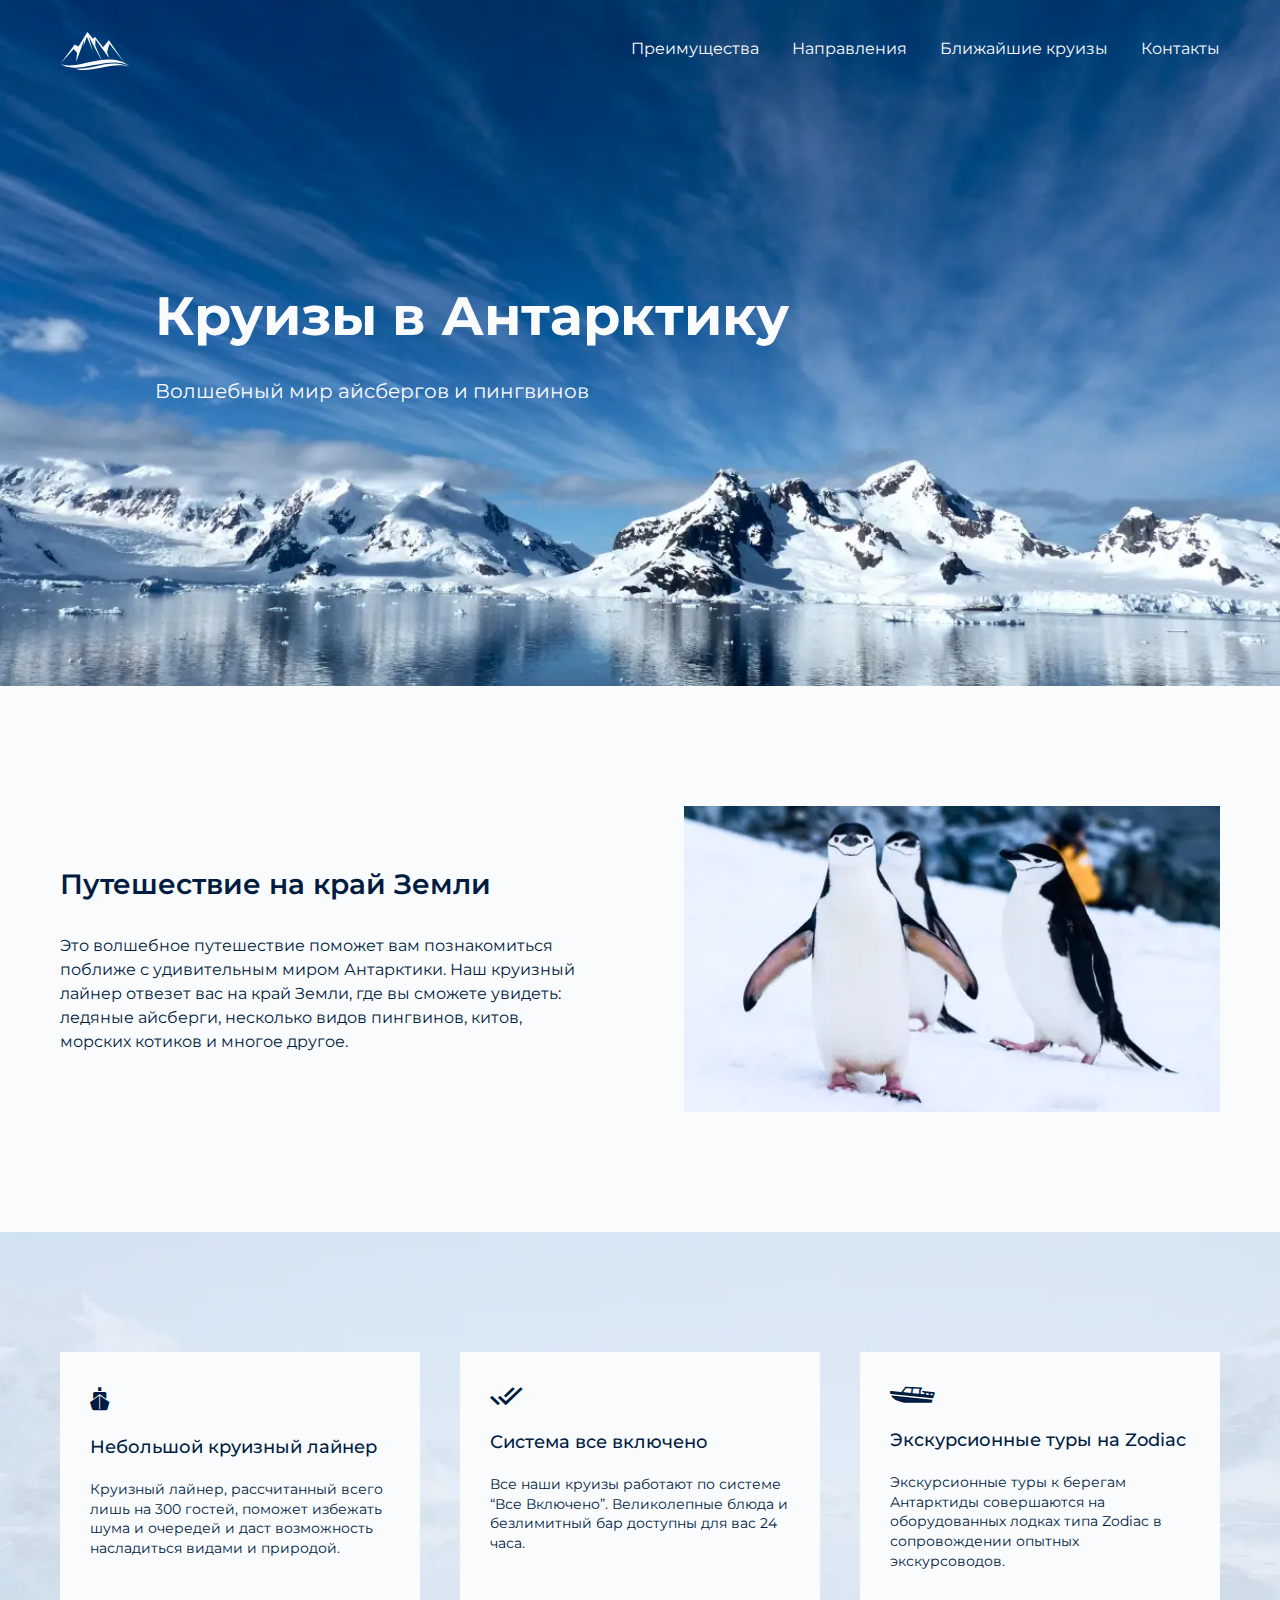
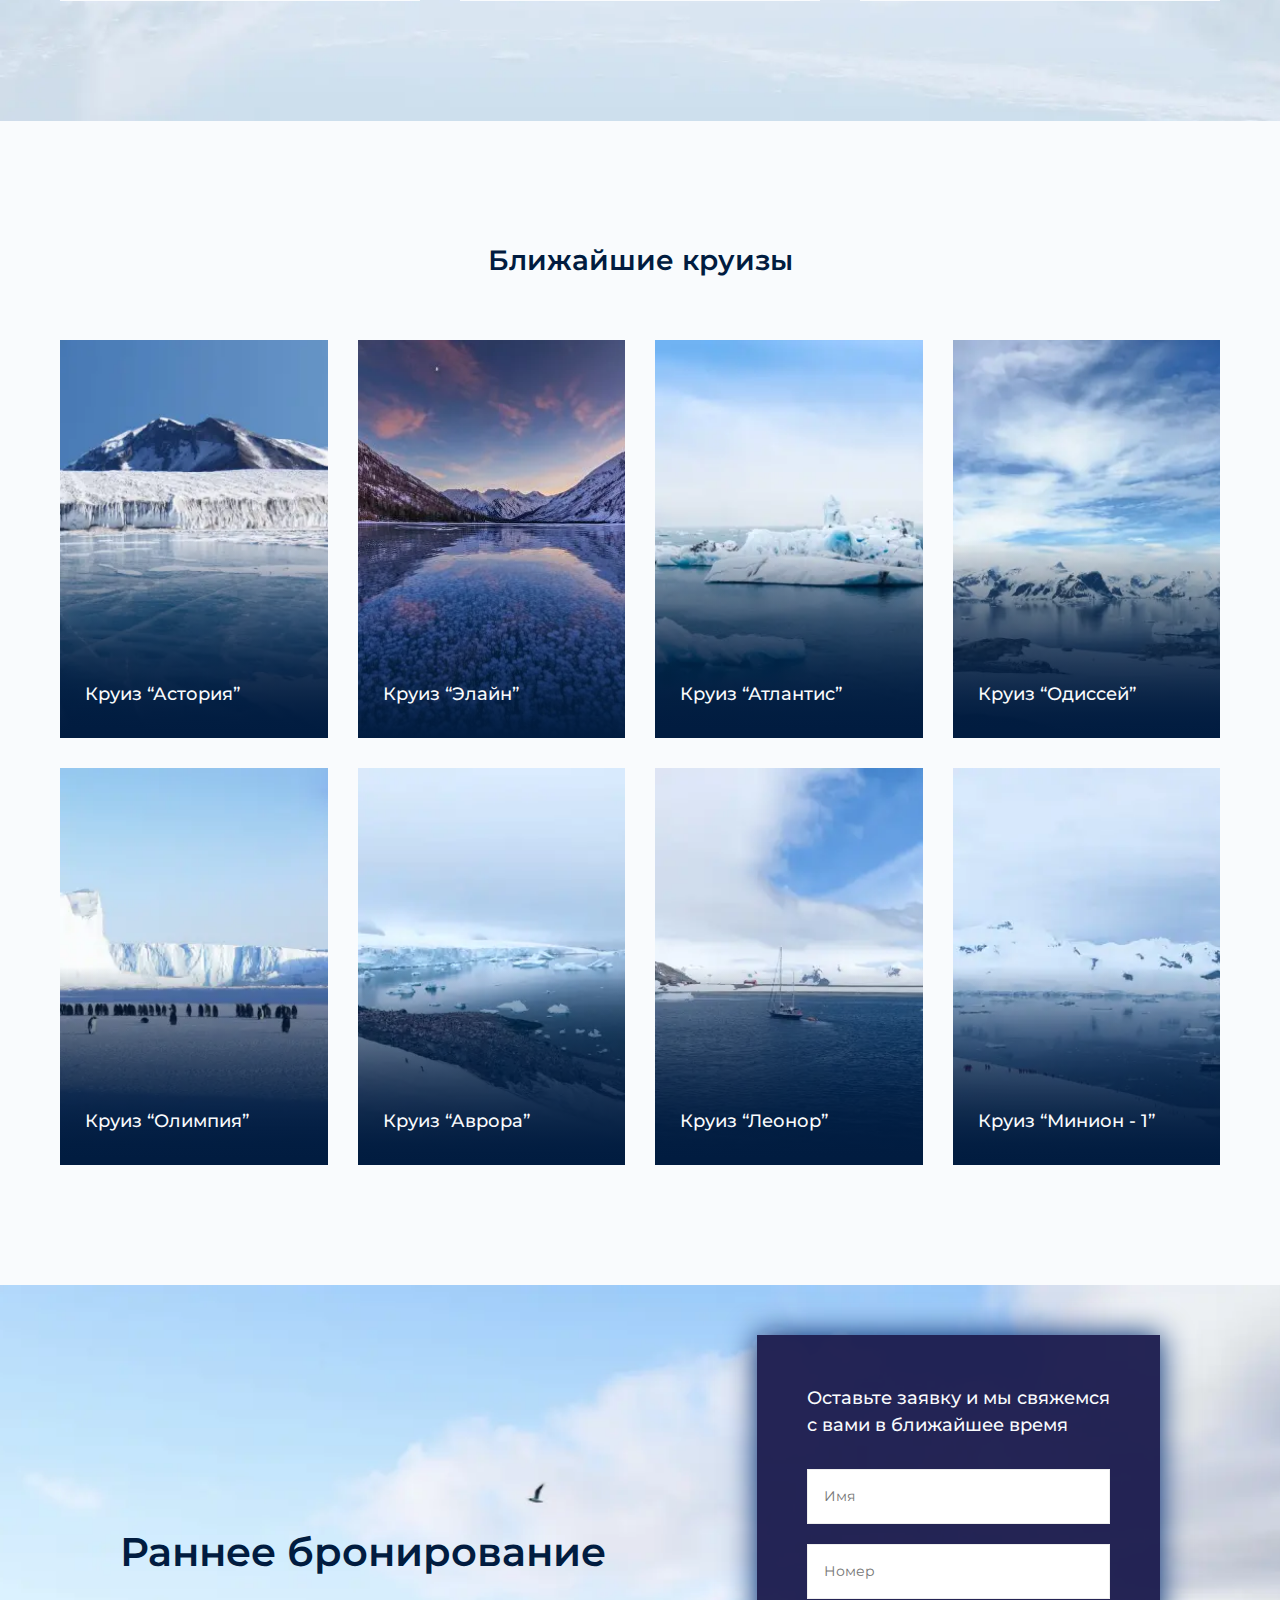
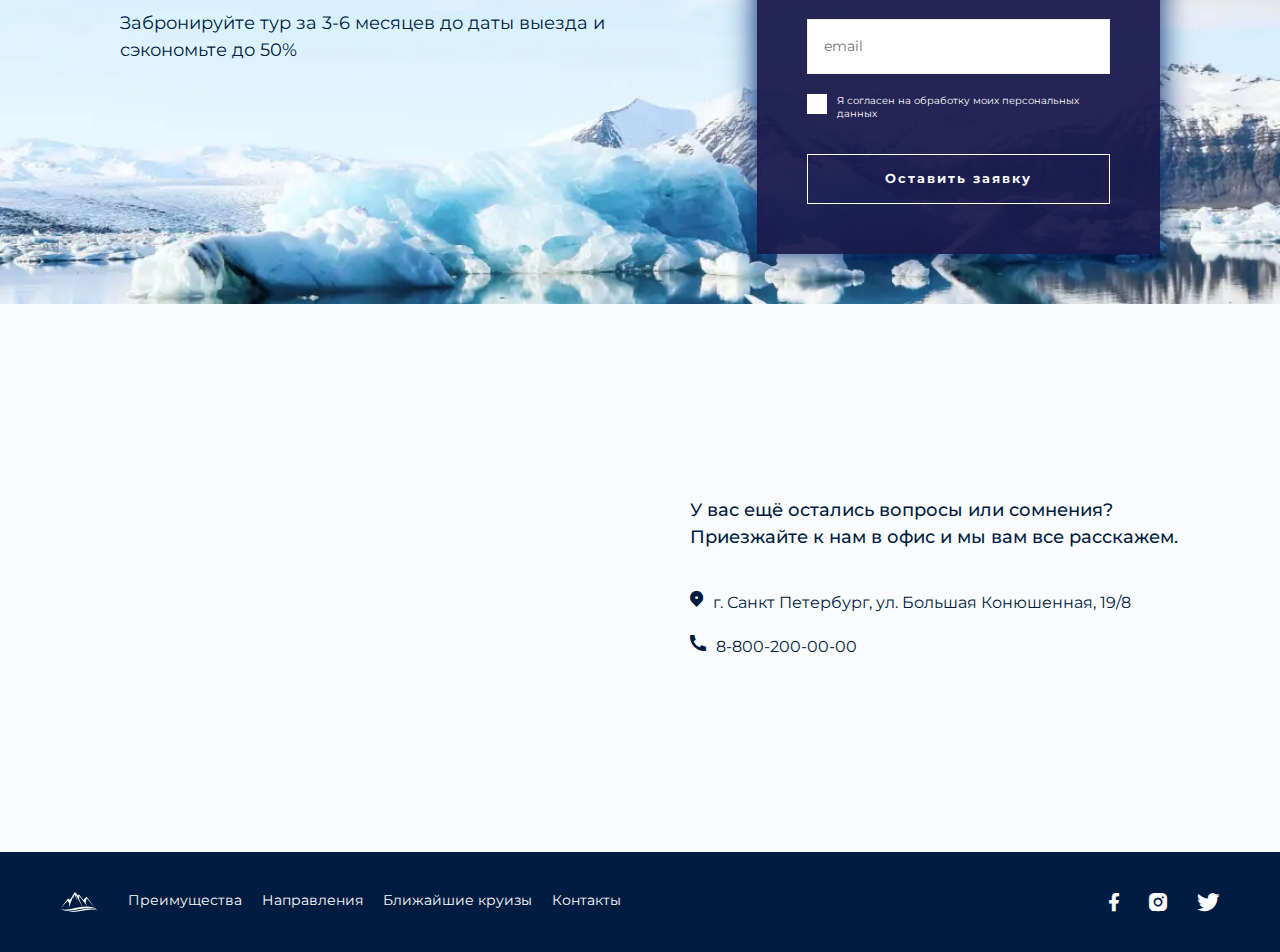
==== home.html @ d61976b2 "Add files via upload" ====
<!DOCTYPE html>
<html lang="ru">

<head>
	<title>Главная</title>
	<meta charset="UTF-8">
	<meta name="format-detection" content="telephone=no">
	<!-- <style>body{opacity: 0;}</style> -->
	<link rel="preconnect" href="https://fonts.googleapis.com">
	<link rel="preconnect" href="https://fonts.gstatic.com" crossorigin>
	<link href="https://fonts.googleapis.com/css2?family=Montserrat:wght@400;500;600;700&display=swap&_v=20220109194122" rel="stylesheet">
	<link rel="stylesheet" href="css/style.min.css?_v=20220109194122">
	<link rel="shortcut icon" href="favicon.ico">
	<!-- <meta name="robots" content="noindex, nofollow"> -->
	<meta name="viewport" content="width=device-width, initial-scale=1.0">
</head>

<body>
	<div class="wrapper">
		<header class="header">
			<div class="header__container">
				<a href="#" class="header__logo"><img src="img/icons/logo.svg" alt="logotip"></a>
				<div class="header__menu menu">
					<button type="button" class="menu__icon icon-menu"><span></span></button>
					<nav class="menu__body">
						<a href="#" class="menu__logo menu__logo_none"><img src="img/icons/logo2.svg" alt=""></a>
						<ul class="menu__list">
							<li class="menu__item"><a href="#" class="menu__link">Преимущества </a></li>
							<li class="menu__item"><a href="#" class="menu__link">Направления</a></li>
							<li class="menu__item"><a href="#" class="menu__link">Ближайшие круизы</a></li>
							<li class="menu__item"><a href="#" class="menu__link">Контакты</a></li>
						</ul>
					</nav>
				</div>
			</div>
		</header>
		<main class="page">
			<section class="antarctica -ibg">
				<picture><source srcset="img/antarctica.webp"type="image/webp"><img src="img/antarctica.jpg" alt="antarctica"></picture>
				<div class="antarctica__container">
					<div class="antarctica__body">
						<h1 class="antarctica__title">Круизы в Антарктику</h1>
						<div class="antarctica__text">Волшебный мир айсбергов и пингвинов</div>
					</div>
				</div>
			</section>
			<section class="travel">
				<div class="travel__container">
					<div class="travel__body">
						<h2 class="travel__title title">Путешествие на край Земли</h2>
						<div class="travel__text text">Это волшебное путешествие поможет вам познакомиться поближе с
							удивительным миром Антарктики. Наш круизный лайнер отвезет вас на край Земли, где вы сможете
							увидеть: ледяные айсберги, несколько видов пингвинов, китов, морских котиков и многое другое.</div>
					</div>
					<div class="travel__picture">
						<div class="travel__img -ibg"><picture><source srcset="img/penguin.webp"type="image/webp"><img src="img/penguin.jpg" alt="penguin"></picture></div>
					</div>
				</div>
			</section>
			<section class="price">
				<div class="price__container">
					<div class="price__items">
						<div class="price__item">
							<div class="item-price">
								<div class="item-price__icon _icon-ship"></div>
								<div class="item-price__title">Небольшой круизный лайнер</div>
								<div class="item-price__text">Круизный лайнер, рассчитанный всего лишь на 300 гостей, поможет
									избежать шума и очередей и даст возможность насладиться видами и природой.
								</div>
							</div>
							<div class="item-price">
								<div class="item-price__icon _icon-chek"></div>
								<div class="item-price__title">Система все включено</div>
								<div class="item-price__text">Все наши круизы работают
									по системе “Все Включено”. Великолепные блюда и безлимитный бар доступны для вас 24 часа.
								</div>
							</div>
							<div class="item-price">
								<div class="item-price__icon _icon-ship01"></div>
								<div class="item-price__title">Экскурсионные туры на Zodiac</div>
								<div class="item-price__text">Экскурсионные туры к берегам Антарктиды совершаются на
									оборудованных лодках типа Zodiac в сопровождении опытных экскурсоводов.
								</div>
							</div>
						</div>
					</div>
				</div>
			</section>
			<section class="cruise">
				<div class="cruise__container">
					<h2 class="cruise__title title">Ближайшие круизы</h2>
					<div class="cruise__items">
						<div class="items-cruise -ibg">
							<picture><source srcset="img/cruise/astoria.webp"type="image/webp"><img src="img/cruise/astoria.jpg" alt="astoria"></picture>
							<h3 class="items-cruise__title">Круиз “Астория”</h3>
							<div class="items-cruise__body body-cruise">
								<h4 class="body-cruise__title">
									Круиз “Астория”
								</h4>
								<div class="body-cruise__subtitle">Маршрут</div>
								<div class="body-cruise__text">Аргентина - Фолклендские острова - Антарктида - Чили</div>
								<div class="body-cruise__subtitle">Порт отправления</div>
								<div class="body-cruise__text">Буэнос-Айрес</div>
								<div class="body-cruise__subtitle">Продолжительность</div>
								<div class="body-cruise__text">20 дней</div>
								<div class="body-cruise__subtitle">Цена</div>
								<div class="body-cruise__text">от 14500 $</div>
								<a class="body-cruise__btn" href="#">Забронировать</a>
							</div>
						</div>
						<div class="items-cruise -ibg">
							<picture><source srcset="img/cruise/alaniajpg.webp"type="image/webp"><img src="img/cruise/alaniajpg.jpg" alt="astoria"></picture>
							<h3 class="items-cruise__title">Круиз “Элайн”</h3>
							<div class="items-cruise__body body-cruise">
								<h4 class="body-cruise__title">
									Круиз “Элайн”
								</h4>
								<div class="body-cruise__subtitle">Маршрут</div>
								<div class="body-cruise__text">Аргентина - Фолклендские острова - Антарктида - Чили</div>
								<div class="body-cruise__subtitle">Порт отправления</div>
								<div class="body-cruise__text">Буэнос-Айрес</div>
								<div class="body-cruise__subtitle">Продолжительность</div>
								<div class="body-cruise__text">20 дней</div>
								<div class="body-cruise__subtitle">Цена</div>
								<div class="body-cruise__text">от 14500 $</div>
								<a class="body-cruise__btn" href="#">Забронировать</a>
							</div>
						</div>
						<div class="items-cruise -ibg">
							<picture><source srcset="img/cruise/atlantis.webp"type="image/webp"><img src="img/cruise/atlantis.jpg" alt="astoria"></picture>
							<h3 class="items-cruise__title">Круиз “Атлантис”</h3>
							<div class="items-cruise__body body-cruise">
								<h4 class="body-cruise__title">
									Круиз “Атлантис”
								</h4>
								<div class="body-cruise__subtitle">Маршрут</div>
								<div class="body-cruise__text">Аргентина - Фолклендские острова - Антарктида - Чили</div>
								<div class="body-cruise__subtitle">Порт отправления</div>
								<div class="body-cruise__text">Буэнос-Айрес</div>
								<div class="body-cruise__subtitle">Продолжительность</div>
								<div class="body-cruise__text">20 дней</div>
								<div class="body-cruise__subtitle">Цена</div>
								<div class="body-cruise__text">от 14500 $</div>
								<a class="body-cruise__btn" href="#">Забронировать</a>
							</div>
						</div>
						<div class="items-cruise -ibg">
							<picture><source srcset="img/cruise/odissey.webp"type="image/webp"><img src="img/cruise/odissey.jpg" alt="astoria"></picture>
							<h3 class="items-cruise__title">Круиз “Одиссей”</h3>
							<div class="items-cruise__body body-cruise">
								<h4 class="body-cruise__title">
									Круиз “Одиссей”
								</h4>
								<div class="body-cruise__subtitle">Маршрут</div>
								<div class="body-cruise__text">Аргентина - Фолклендские острова - Антарктида - Чили</div>
								<div class="body-cruise__subtitle">Порт отправления</div>
								<div class="body-cruise__text">Буэнос-Айрес</div>
								<div class="body-cruise__subtitle">Продолжительность</div>
								<div class="body-cruise__text">20 дней</div>
								<div class="body-cruise__subtitle">Цена</div>
								<div class="body-cruise__text">от 14500 $</div>
								<a class="body-cruise__btn" href="#">Забронировать</a>
							</div>
						</div>
						<div class="items-cruise -ibg">
							<picture><source srcset="img/cruise/olimpia.webp"type="image/webp"><img src="img/cruise/olimpia.jpg" alt="astoria"></picture>
							<h3 class="items-cruise__title">Круиз “Олимпия”</h3>
							<div class="items-cruise__body body-cruise">
								<h4 class="body-cruise__title">
									Круиз “Олимпия”
								</h4>
								<div class="body-cruise__subtitle">Маршрут</div>
								<div class="body-cruise__text">Аргентина - Фолклендские острова - Антарктида - Чили</div>
								<div class="body-cruise__subtitle">Порт отправления</div>
								<div class="body-cruise__text">Буэнос-Айрес</div>
								<div class="body-cruise__subtitle">Продолжительность</div>
								<div class="body-cruise__text">20 дней</div>
								<div class="body-cruise__subtitle">Цена</div>
								<div class="body-cruise__text">от 14500 $</div>
								<a class="body-cruise__btn" href="#">Забронировать</a>
							</div>
						</div>
						<div class="items-cruise -ibg">
							<picture><source srcset="img/cruise/avrora.webp"type="image/webp"><img src="img/cruise/avrora.jpg" alt="astoria"></picture>
							<h3 class="items-cruise__title">Круиз “Аврора”</h3>
							<div class="items-cruise__body body-cruise">
								<h4 class="body-cruise__title">
									Круиз “Аврора”
								</h4>
								<div class="body-cruise__subtitle">Маршрут</div>
								<div class="body-cruise__text">Аргентина - Фолклендские острова - Антарктида - Чили</div>
								<div class="body-cruise__subtitle">Порт отправления</div>
								<div class="body-cruise__text">Буэнос-Айрес</div>
								<div class="body-cruise__subtitle">Продолжительность</div>
								<div class="body-cruise__text">20 дней</div>
								<div class="body-cruise__subtitle">Цена</div>
								<div class="body-cruise__text">от 14500 $</div>
								<a class="body-cruise__btn" href="#">Забронировать</a>
							</div>
						</div>
						<div class="items-cruise -ibg">
							<picture><source srcset="img/cruise/leonar.webp"type="image/webp"><img src="img/cruise/leonar.jpg" alt="astoria"></picture>
							<h3 class="items-cruise__title">Круиз “Леонор”</h3>
							<div class="items-cruise__body body-cruise">
								<h4 class="body-cruise__title">
									Круиз “Леонор”
								</h4>
								<div class="body-cruise__subtitle">Маршрут</div>
								<div class="body-cruise__text">Аргентина - Фолклендские острова - Антарктида - Чили</div>
								<div class="body-cruise__subtitle">Порт отправления</div>
								<div class="body-cruise__text">Буэнос-Айрес</div>
								<div class="body-cruise__subtitle">Продолжительность</div>
								<div class="body-cruise__text">20 дней</div>
								<div class="body-cruise__subtitle">Цена</div>
								<div class="body-cruise__text">от 14500 $</div>
								<a class="body-cruise__btn" href="#">Забронировать</a>
							</div>
						</div>
						<div class="items-cruise -ibg">
							<picture><source srcset="img/cruise/minion.webp"type="image/webp"><img src="img/cruise/minion.jpg" alt="astoria"></picture>
							<h3 class="items-cruise__title">Круиз “Минион - 1”</h3>
							<div class="items-cruise__body body-cruise">
								<h4 class="body-cruise__title">
									Круиз “Минион - 1”
								</h4>
								<div class="body-cruise__subtitle">Маршрут</div>
								<div class="body-cruise__text">Аргентина - Фолклендские острова - Антарктида - Чили</div>
								<div class="body-cruise__subtitle">Порт отправления</div>
								<div class="body-cruise__text">Буэнос-Айрес</div>
								<div class="body-cruise__subtitle">Продолжительность</div>
								<div class="body-cruise__text">20 дней</div>
								<div class="body-cruise__subtitle">Цена</div>
								<div class="body-cruise__text">от 14500 $</div>
								<a class="body-cruise__btn" href="#">Забронировать</a>
							</div>
						</div>
					</div>
				</div>
			</section>
			<section class="reservation">
				<div class="reservation__container">
					<div class="reservation__body">
						<h2 class="reservation__title title">Раннее бронирование</h2>
						<div class="reservation__text">Забронируйте тур за 3-6 месяцев
							до даты выезда и сэкономьте до 50%</div>
					</div>
					<div class="reservation__form form-reservation">
						<h3 class="form-reservation__title">Оставьте заявку и мы свяжемся с вами в ближайшее время</h3>
						<form action="#" class="form-reservation__forms form">
							<div class="form-reservation__input">
								<input autocomplete="off" type="text" name="form[]" data-error="Ошибка" placeholder="Имя" class="input">
							</div>
							<div class="form-reservation__input">
								<input autocomplete="off" type="text" name="form[]" data-error="Ошибка" placeholder="Номер" class="input">
							</div>
							<div class="form-reservation__input">
								<input autocomplete="off" type="text" name="form[]" data-error="Ошибка" placeholder="email" class="input">
							</div>
							<div class="checkbox">
								<input id="c_1" data-error="Ошибка" class="checkbox__input" type="checkbox" value="1" name="form[]">
								<label for="c_1" class="checkbox__label"><span class="checkbox__text">Я согласен на обработку
										моих персональных данных</span></label>
							</div>
							<button type="submit" class=" form-reservation__button button">Оставить заявку</button>
						</form>
					</div>
				</div>
			</section>
			<section class="info">
				<div class="info__container">
					<div class="info__map"><iframe class="map" src="https://www.google.com/maps/embed?pb=!1m18!1m12!1m3!1d1998.6037872586858!2d30.32085335146284!3d59.93871648178724!2m3!1f0!2f0!3f0!3m2!1i1024!2i768!4f13.1!3m3!1m2!1s0x4696310fca145cc1%3A0x42b32648d8238007!2z0JHQvtC70YzRiNCw0Y8g0JrQvtC90Y7RiNC10L3QvdCw0Y8g0YPQuy4sIDE5LzgsINCh0LDQvdC60YIt0J_QtdGC0LXRgNCx0YPRgNCzLCAxOTExODY!5e0!3m2!1sru!2sru!4v1641734040583!5m2!1sru!2sru" style="border:0;" allowfullscreen="" loading="lazy"></iframe></div>
					<div class="info__body">
						<div class="info__text">У вас ещё остались вопросы или сомнения?
							Приезжайте к нам в офис и мы вам все расскажем.</div>
						<a href="#" class="info__city _icon-map">г. Санкт Петербург, ул. Большая Конюшенная, 19/8</a>
						<a href="tel:8-800-200-00-00" class="info__tel _icon-tel">8-800-200-00-00</a>
					</div>
				</div>
			</section>
		</main>
		<footer class="footer">
			<div class="footer__container">
				<div class="footer__body">
					<a href="#" class="footer__logo"><img src="img/footer-logo.svg" alt="footer-logo"></a>
					<ul class="footer__menu">
						<li class="footer__list">
							<a href="" class="footer__link">Преимущества </a>
						</li>
						<li class="footer__list">
							<a href="" class="footer__link">Направления</a>
						</li>
						<li class="footer__list">
							<a href="" class="footer__link">Ближайшие круизы</a>
						</li>
						<li class="footer__list">
							<a href="" class="footer__link">Контакты</a>
						</li>
					</ul>
				</div>
				<div class="footer__icons">
					<a href="" class="footer__icon _icon-facebook"></a>
					<a href="" class="footer__icon _icon-inst"></a>
					<a href="" class="footer__icon _icon-twitter"></a>
				</div>
			</div>
		</footer>
	</div>
	<!-- 
<div id="popup" aria-hidden="true" class="popup">
	<div class="popup__wrapper">
		<div class="popup__content">
			<button data-close type="button" class="popup__close">Закрыть</button>
			<div class="popup__text">
			</div>
		</div>
	</div>
</div>
 -->

	<script src="js/app.min.js?_v=20220109194122"></script>
</body>

</html>
---- css/style.min.css ----
@charset "UTF-8";@font-face{font-family:icons;font-display:swap;src:url(../fonts/icons.woff2) format("woff2"),url(../fonts/icons.woff) format("woff");font-weight:400;font-style:normal}[class*=_icon-]:before{font-family:icons;font-style:normal;font-weight:400;font-variant:normal;text-transform:none;line-height:1;-webkit-font-smoothing:antialiased;-moz-osx-font-smoothing:grayscale}[class*=_icon-]:before{display:block}._icon-chek:before{content:"\e900";font-size:1.125rem}._icon-facebook:before{content:"\e901";color:#f9fbfd}._icon-inst:before{content:"\e902";color:#f9fbfd}._icon-map:before{content:"\e903"}._icon-ship:before{content:"\e904";font-size:1.4375rem}._icon-ship01:before{font-size:1rem;content:"\e905"}._icon-tel:before{content:"\e906"}._icon-twitter:before{content:"\e907";color:#f9fbfd}*{padding:0;margin:0;border:0}*,:after,:before{-webkit-box-sizing:border-box;box-sizing:border-box}body,html{height:100%;min-width:320px}body{color:#011c40;line-height:1;font-family:Montserrat;font-size:.875rem;-ms-text-size-adjust:100%;-moz-text-size-adjust:100%;-webkit-text-size-adjust:100%;-webkit-font-smoothing:antialiased;-moz-osx-font-smoothing:grayscale}button,input,textarea{font-family:Montserrat;font-size:inherit}button{cursor:pointer;color:inherit;background-color:inherit}a{color:inherit}a:link,a:visited{text-decoration:none}a:hover{text-decoration:none}ul li{list-style:none}img{vertical-align:top}h1,h2,h3,h4,h5,h6{font-weight:inherit;font-size:inherit}body{background-color:#f9fbfd}.lock body{overflow:hidden;-ms-touch-action:none;touch-action:none}.wrapper{min-height:100%;display:-webkit-box;display:-ms-flexbox;display:flex;-webkit-box-orient:vertical;-webkit-box-direction:normal;-ms-flex-direction:column;flex-direction:column;overflow:hidden}.wrapper>main{-webkit-box-flex:1;-ms-flex:1 1 auto;flex:1 1 auto}.wrapper>*{min-width:0}[class*=__container]{max-width:72.5rem;-webkit-box-sizing:content-box;box-sizing:content-box;margin:0 auto;padding:0 .9375rem}.button{-webkit-transition:all .4s ease 0s;-o-transition:all .4s ease 0s;transition:all .4s ease 0s;display:-webkit-inline-box;display:-ms-inline-flexbox;display:inline-flex;padding:0 0;border:1px solid #fff;padding:14px;text-align:center;font-weight:700;font-size:13px;letter-spacing:2px;line-height:150%;-webkit-box-align:center;-ms-flex-align:center;align-items:center;-webkit-box-pack:center;-ms-flex-pack:center;justify-content:center}.button:hover{background:#f9fbfd;color:#011c40}.button._fw{width:100%}input[type=email],input[type=tel],input[type=text],textarea{-webkit-appearance:none;-moz-appearance:none;appearance:none}.input{outline:0;border-radius:0!important;width:100%;display:block;padding:16px;font-size:14px;line-height:150%;border:1px solid #eee}textarea.input{resize:none;padding:0 0}.checkbox{position:relative}.checkbox:not(:last-child){margin-bottom:.3125em}.checkbox__input{position:absolute;width:0;height:0;opacity:0}.checkbox__input:checked+.checkbox__label::after{-webkit-transform:scale(1);-ms-transform:scale(1);transform:scale(1)}.checkbox__label{cursor:pointer;display:-webkit-inline-box;display:-ms-inline-flexbox;display:inline-flex;-webkit-box-align:center;-ms-flex-align:center;align-items:center;position:relative;gap:10px}.checkbox__label::after{content:"";background:url(../img/icons/cheked.svg) no-repeat;position:absolute;width:100%;height:100%;-webkit-transform:scale(0);-ms-transform:scale(0);transform:scale(0);top:6px;left:4px;-webkit-transition:all .3s ease 0s;-o-transition:all .3s ease 0s;transition:all .3s ease 0s}.checkbox__label:before{content:"";-ms-flex-item-align:start;align-self:flex-start;-webkit-box-flex:0;-ms-flex:0 0 20px;flex:0 0 20px;background:#fff;width:20px;height:20px}[class*=-ibg]{position:relative}[class*=-ibg] img{position:absolute;width:100%;height:100%;top:0;left:0;-o-object-fit:cover;object-fit:cover}[class*=-ibg_contain] img{-o-object-fit:contain;object-fit:contain}.title{line-height:140%;color:#011c40;font-weight:600}.text{color:#011c40;line-height:150%;font-size:1rem}.header{width:100%;position:absolute;top:0;left:0;color:#f9fbfd;z-index:50}.header__container{display:-webkit-box;display:-ms-flexbox;display:flex;-webkit-box-align:center;-ms-flex-align:center;align-items:center;-webkit-box-pack:justify;-ms-flex-pack:justify;justify-content:space-between;padding-top:10px;padding-bottom:10px;gap:20px}.header__logo{-webkit-transition:all .3s ease 0s;-o-transition:all .3s ease 0s;transition:all .3s ease 0s}.header__logo:hover{-webkit-transform:scale(1.08);-ms-transform:scale(1.08);transform:scale(1.08)}.menu__logo{-webkit-transform:scale(1.7);-ms-transform:scale(1.7);transform:scale(1.7);position:absolute;top:30px;left:35px}.menu__logo_none{display:none}.menu__list{display:-webkit-box;display:-ms-flexbox;display:flex;-ms-flex-wrap:wrap;flex-wrap:wrap;row-gap:10px;-webkit-box-align:center;-ms-flex-align:center;align-items:center}.menu__link::after{-webkit-transition:all .3s ease 0s;-o-transition:all .3s ease 0s;transition:all .3s ease 0s;content:"";display:block;height:1.5px;width:100%;background-color:#f9fbfd;margin-top:2px;-webkit-transform:scale(0);-ms-transform:scale(0);transform:scale(0)}.icon-menu{display:none}.footer{color:#f9fbfd;background:#011c40}.footer__container{padding-top:40px;padding-bottom:40px;display:-webkit-box;display:-ms-flexbox;display:flex;-webkit-box-pack:justify;-ms-flex-pack:justify;justify-content:space-between;gap:30px}.footer__body{display:-webkit-box;display:-ms-flexbox;display:flex;gap:30px;-webkit-box-align:center;-ms-flex-align:center;align-items:center}.footer__logo{-webkit-transition:all .3s ease 0s;-o-transition:all .3s ease 0s;transition:all .3s ease 0s}.footer__logo:hover{-webkit-transform:scale(1.1);-ms-transform:scale(1.1);transform:scale(1.1)}.footer__menu{display:-webkit-box;display:-ms-flexbox;display:flex;-webkit-column-gap:20px;-moz-column-gap:20px;column-gap:20px;-ms-flex-wrap:wrap;flex-wrap:wrap;row-gap:10px}.footer__link::after{-webkit-transition:all .3s ease 0s;-o-transition:all .3s ease 0s;transition:all .3s ease 0s;content:"";display:block;height:1.5px;width:100%;background-color:#f9fbfd;margin-top:2px;-webkit-transform:scale(0);-ms-transform:scale(0);transform:scale(0)}.footer__icons{display:-webkit-box;display:-ms-flexbox;display:flex;-webkit-column-gap:30px;-moz-column-gap:30px;column-gap:30px;line-height:1.3;-webkit-box-align:center;-ms-flex-align:center;align-items:center}.footer__icon{font-size:1.125rem;-webkit-transition:all .3s ease 0s;-o-transition:all .3s ease 0s;transition:all .3s ease 0s}.footer__icon:hover{-webkit-transform:scale(1.08);-ms-transform:scale(1.08);transform:scale(1.08)}.antarctica{color:#f9fbfd}.antarctica__container{position:relative;z-index:10}.antarctica__body{display:-ms-grid;display:grid;gap:30px}.antarctica__title{line-height:1.22222;font-weight:700}.antarctica__text{line-height:1.22222}.travel__container{display:-webkit-box;display:-ms-flexbox;display:flex;-webkit-box-pack:justify;-ms-flex-pack:justify;justify-content:space-between;-webkit-box-align:center;-ms-flex-align:center;align-items:center;row-gap:30px}.travel__body{display:-webkit-box;display:-ms-flexbox;display:flex;-webkit-box-orient:vertical;-webkit-box-direction:normal;-ms-flex-direction:column;flex-direction:column;-webkit-box-pack:center;-ms-flex-pack:center;justify-content:center;-webkit-box-flex:1;-ms-flex:1 1 50%;flex:1 1 50%}.travel__title:not(:last-child){margin-bottom:30px}.travel__picture{-webkit-box-flex:1;-ms-flex:1 1 50%;flex:1 1 50%}.travel__img{padding:0 0 57% 0;overflow:hidden}.travel__img img{-webkit-transition:all 1s ease 0s;-o-transition:all 1s ease 0s;transition:all 1s ease 0s}.no-webp .price{background:url(../img/price.jpg) center/cover no-repeat}.price__item{display:-webkit-box;display:-ms-flexbox;display:flex;-webkit-box-pack:justify;-ms-flex-pack:justify;justify-content:space-between;gap:40px}.item-price{-webkit-transition:all .3s ease 0s;-o-transition:all .3s ease 0s;transition:all .3s ease 0s;-webkit-box-flex:1;-ms-flex:1 1 25%;flex:1 1 25%;background-color:#f9fbfd;padding:35px 30px 30px 30px}.item-price:hover{color:#f9fbfd;background-color:#011c40;-webkit-box-shadow:0 0 7px 2px rgba(6,95,163,.56);box-shadow:0 0 7px 2px rgba(6,95,163,.56)}.item-price__icon:not(:last-child){margin-bottom:25px}.item-price__title{font-weight:500;font-size:18px;line-height:140%}.item-price__title:not(:last-child){margin-bottom:20px}.item-price__text{font-weight:400;font-size:14px;line-height:140%}.cruise{color:#f9fbfd}.cruise__title{text-align:center}.cruise__items{display:-ms-grid;display:grid;gap:30px;-ms-grid-columns:(1fr)[4];grid-template-columns:repeat(4,1fr)}.items-cruise{-webkit-transition:all .3s ease-in 0s;-o-transition:all .3s ease-in 0s;transition:all .3s ease-in 0s;position:relative;overflow:hidden}.items-cruise::before{content:"";width:100%;height:100%;position:absolute;background:-webkit-gradient(linear,left top,left bottom,color-stop(50%,rgba(1,28,64,0)),to(#011c40));background:-o-linear-gradient(top,rgba(1,28,64,0) 50%,#011c40 100%);background:linear-gradient(180deg,rgba(1,28,64,0) 50%,#011c40 100%);z-index:1}.items-cruise:hover .body-cruise{-webkit-transition:all .5s ease 0s;-o-transition:all .5s ease 0s;transition:all .5s ease 0s;left:0}.items-cruise__title{font-weight:500;font-size:18px;line-height:150%;position:absolute;bottom:30px;left:25px;z-index:1}.body-cruise{display:-webkit-box;display:-ms-flexbox;display:flex;-webkit-box-orient:vertical;-webkit-box-direction:normal;-ms-flex-direction:column;flex-direction:column;-webkit-transition:all .6s ease-in 0s;-o-transition:all .6s ease-in 0s;transition:all .6s ease-in 0s;position:relative;width:100%;height:100%;top:0;left:-120%;background-color:#011c40;padding:25px 25px 25px;z-index:2}.body-cruise__title{font-weight:500;font-size:18px;line-height:150%}.body-cruise__title:not(:last-child){margin-bottom:15px}.body-cruise__subtitle{font-weight:500;font-size:14px;line-height:140%}.body-cruise__subtitle:not(:last-child){margin-bottom:5px}.body-cruise__text{color:#d8d8d9;font-weight:400;font-size:14px;line-height:140%;-webkit-box-flex:1;-ms-flex:1 1 auto;flex:1 1 auto}.body-cruise__text:not(:last-child){margin-bottom:13px}.body-cruise__btn{margin-top:10px;font-weight:600;font-size:14px;line-height:150%;color:#f9fbfd;background-color:#011c40;padding:12px 46px;display:-webkit-inline-box;display:-ms-inline-flexbox;display:inline-flex;-webkit-transition:all .35s ease 0s;-o-transition:all .35s ease 0s;transition:all .35s ease 0s;border:1px solid #fff}.body-cruise__btn:hover{background-color:#f9fbfd;color:#011c40;-webkit-box-shadow:0 0 5em .5em rgba(50,50,150,.5);box-shadow:0 0 5em .5em rgba(50,50,150,.5)}.no-webp .reservation{background:url(../img/rezerv.jpg) center/cover no-repeat}.reservation__container{display:-webkit-box;display:-ms-flexbox;display:flex;-webkit-box-align:center;-ms-flex-align:center;align-items:center;-webkit-column-gap:20px;-moz-column-gap:20px;column-gap:20px;-webkit-box-pack:center;-ms-flex-pack:center;justify-content:center;padding-top:50px;padding-bottom:50px}.reservation__body{max-width:493px}.reservation__title:not(:last-child){margin-bottom:30px}.reservation__text{line-height:150%;color:#011c40}.reservation__form{background-color:#011c40;background:rgba(25,25,76,.95);-webkit-box-shadow:0 0 28px 1px #022c72;box-shadow:0 0 28px 1px #022c72;max-width:403px;padding:50px}.form-reservation{color:#f9fbfd}.form-reservation__title{font-weight:500;font-size:18px;line-height:150%}.form-reservation__title:not(:last-child){margin-bottom:30px}.form-reservation__button{margin-top:10px}.form{display:-webkit-box;display:-ms-flexbox;display:flex;-webkit-box-orient:vertical;-webkit-box-direction:normal;-ms-flex-direction:column;flex-direction:column;gap:20px}.checkbox__text{font-weight:400;font-size:10px;line-height:130%}.info{color:#011c40}.info__container{display:-ms-grid;display:grid;-webkit-box-align:center;-ms-flex-align:center;align-items:center;-webkit-box-pack:justify;-ms-flex-pack:justify;justify-content:space-between;-ms-grid-columns:(1fr)[2];grid-template-columns:repeat(2,1fr)}.info__map{width:100%}.info__body{display:-webkit-box;display:-ms-flexbox;display:flex;-webkit-box-orient:vertical;-webkit-box-direction:normal;-ms-flex-direction:column;flex-direction:column;max-width:500px}.info__text{font-weight:500;font-size:18px;line-height:150%}.info__text:not(:last-child){margin-bottom:40px}.info__city{display:-webkit-box;display:-ms-flexbox;display:flex;gap:10px;font-size:16px;line-height:150%}.info__city:not(:last-child){margin-bottom:20px}.info__tel{display:-webkit-box;display:-ms-flexbox;display:flex;gap:10px;font-size:16px;line-height:150%}.map{width:100%;min-height:306px}@media (min-width:72.5em){.title{font-size:1.75rem}.header__container{min-height:5.0625rem}.menu__link{font-size:1rem}.footer__icons{font-size:1rem}.antarctica{padding-top:17.6875rem}.antarctica{padding-bottom:17.6875rem}.antarctica__body{padding-left:5.9375rem}.antarctica__title{font-size:3.375rem}.antarctica__text{font-size:1.25rem}.travel:not(:last-child){margin-bottom:7.5rem}.travel{margin-top:7.5rem}.travel__container{-webkit-column-gap:5.5rem;-moz-column-gap:5.5rem;column-gap:5.5rem}.price:not(:last-child){margin-bottom:7.5rem}.price{padding-top:7.5rem}.price{padding-bottom:7.5rem}.price__item{gap:2.5rem}.cruise{margin-bottom:7.5rem}.reservation{margin-bottom:7.5rem}.reservation__container{-webkit-column-gap:9rem;-moz-column-gap:9rem;column-gap:9rem}.info__container{-webkit-column-gap:6.25rem;-moz-column-gap:6.25rem;column-gap:6.25rem}}@media (min-width:74.375em){.menu__list{-webkit-column-gap:2.0625rem;-moz-column-gap:2.0625rem;column-gap:2.0625rem}.reservation__title{font-size:2.5rem}.reservation__text{font-size:1.125rem}.info{margin-bottom:7.5rem}}@media (min-width:50em){.cruise__title:not(:last-child){margin-bottom:3.75rem}}@media (max-width:49em){.reservation__container{-ms-flex-wrap:wrap;flex-wrap:wrap;row-gap:60px}.reservation__body{text-align:center}.reservation__form{max-width:500px}}@media (max-width:20em){.title{font-size:1.5rem}.header__container{min-height:3.5625rem}.menu__list{-webkit-column-gap:1.4375rem;-moz-column-gap:1.4375rem;column-gap:1.4375rem}.antarctica{padding-top:11.25rem}.antarctica{padding-bottom:11.25rem}.antarctica__title{font-size:2rem}.antarctica__text{font-size:1rem}.travel:not(:last-child){margin-bottom:3.75rem}.travel{margin-top:3.75rem}.price:not(:last-child){margin-bottom:3.75rem}.price{padding-top:3.75rem}.price{padding-bottom:3.75rem}.price__item{gap:1.875rem}.cruise{margin-bottom:3.75rem}.cruise__title:not(:last-child){margin-bottom:1.25rem}.reservation{margin-bottom:3.75rem}.reservation__title{font-size:1.5rem}.reservation__text{font-size:1rem}.info{margin-bottom:4.0625rem}}@media (max-width:67.125em){.cruise__items{-ms-grid-columns:(1fr)[3];grid-template-columns:repeat(3,1fr)}}@media (max-width:62.375em){.footer__icons{font-size:.75rem}}@media (max-width:61.99875em){.antarctica__body{padding-left:0}.travel__container{-webkit-column-gap:1.875rem;-moz-column-gap:1.875rem;column-gap:1.875rem}.reservation__container{-webkit-column-gap:1.25rem;-moz-column-gap:1.25rem;column-gap:1.25rem}.reservation__title:not(:last-child){margin-bottom:25px}.info__container{-webkit-column-gap:1.875rem;-moz-column-gap:1.875rem;column-gap:1.875rem}}@media (max-width:61.99875em) and (max-width:20em){.reservation__container{padding-top:3.75rem}.reservation__container{padding-bottom:3.75rem}}@media (max-width:53.0625em){.travel__container{-ms-flex-wrap:wrap;flex-wrap:wrap}}@media (max-width:52.875em){.cruise__items{-ms-grid-columns:(1fr)[2];grid-template-columns:repeat(2,1fr)}}@media (max-width:47.99875em){.menu__logo_none{display:-webkit-inline-box;display:-ms-inline-flexbox;display:inline-flex}.menu__body{padding:100px 15px 65px 15px;position:fixed;overflow:auto;height:120%;width:100%;top:0;left:-100%;-webkit-transition:left .3s ease 0s;-o-transition:left .3s ease 0s;transition:left .3s ease 0s;background-color:#f9fbfd;text-align:left}.menu-open .menu__body{left:0}.menu__list{display:-webkit-box;display:-ms-flexbox;display:flex;-webkit-box-orient:vertical;-webkit-box-direction:normal;-ms-flex-direction:column;flex-direction:column;-webkit-box-align:start;-ms-flex-align:start;align-items:start}.menu__link{color:#011c40;font-weight:500;font-size:2.1875rem}.icon-menu{display:block;position:relative;width:30px;height:18px;cursor:pointer;z-index:5}.icon-menu span,.icon-menu::after,.icon-menu::before{content:"";-webkit-transition:all .3s ease 0s;-o-transition:all .3s ease 0s;transition:all .3s ease 0s;left:0;position:absolute;width:100%;height:2px;background-color:#f9fbfd}.menu-open .icon-menu span,.menu-open .icon-menu::after,.menu-open .icon-menu::before{background-color:#011c40}.icon-menu::before{top:0}.icon-menu::after{bottom:0}.icon-menu span{top:calc(50% - 1px)}.menu-open .icon-menu span{-webkit-transform:scale(0);-ms-transform:scale(0);transform:scale(0)}.menu-open .icon-menu::before{-webkit-transform:rotate(-45deg);-ms-transform:rotate(-45deg);transform:rotate(-45deg);top:calc(50% - 1px)}.menu-open .icon-menu::after{-webkit-transform:rotate(45deg);-ms-transform:rotate(45deg);transform:rotate(45deg);bottom:calc(50% - 1px)}.footer__container{display:-webkit-box;display:-ms-flexbox;display:flex;-webkit-box-orient:vertical;-webkit-box-direction:normal;-ms-flex-direction:column;flex-direction:column;row-gap:50px}.footer__body{-webkit-box-orient:vertical;-webkit-box-direction:normal;-ms-flex-direction:column;flex-direction:column;-webkit-box-align:start;-ms-flex-align:start;align-items:start}.footer__menu{-webkit-box-orient:vertical;-webkit-box-direction:normal;-ms-flex-direction:column;flex-direction:column;row-gap:20px;font-size:1.125rem}.travel__title:not(:last-child){margin-bottom:15px}.price__item{-ms-flex-wrap:wrap;flex-wrap:wrap}.item-price{-webkit-box-flex:1;-ms-flex:1 1 100%;flex:1 1 100%}.reservation__form{padding:40px 30px}}@media (max-width:47.99875em) and (max-width:20em){.menu__list{row-gap:1.875rem}}@media (max-width:34.75em){.info__container{row-gap:40px;display:-webkit-box;display:-ms-flexbox;display:flex;-webkit-box-orient:vertical;-webkit-box-direction:reverse;-ms-flex-direction:column-reverse;flex-direction:column-reverse}}@media (max-width:33.75em){.cruise__items{-ms-grid-columns:(1fr)[1];grid-template-columns:repeat(1,1fr)}}@media (max-width:29.99875em){.input{padding:10px}.menu__link{font-size:1.5625rem}.reservation__container{row-gap:30px}.form-reservation__title{text-align:center}.info__text:not(:last-child){margin-bottom:15px}}@media (min-width:20em) and (max-width:72.5em){.title{font-size:clamp(1.5rem ,1.4047619048rem + .4761904762vw ,1.75rem)}.header__container{min-height:clamp(3.5625rem ,2.9910714286rem + 2.8571428571vw ,5.0625rem)}.antarctica{padding-top:clamp(11.25rem ,8.7976190476rem + 12.2619047619vw ,17.6875rem)}.antarctica{padding-bottom:clamp(11.25rem ,8.7976190476rem + 12.2619047619vw ,17.6875rem)}.antarctica__title{font-size:clamp(2rem ,1.4761904762rem + 2.619047619vw ,3.375rem)}.antarctica__text{font-size:clamp(1rem ,.9047619048rem + .4761904762vw ,1.25rem)}.travel:not(:last-child){margin-bottom:clamp(3.75rem ,2.3214285714rem + 7.1428571429vw ,7.5rem)}.travel{margin-top:clamp(3.75rem ,2.3214285714rem + 7.1428571429vw ,7.5rem)}.price:not(:last-child){margin-bottom:clamp(3.75rem ,2.3214285714rem + 7.1428571429vw ,7.5rem)}.price{padding-top:clamp(3.75rem ,2.3214285714rem + 7.1428571429vw ,7.5rem)}.price{padding-bottom:clamp(3.75rem ,2.3214285714rem + 7.1428571429vw ,7.5rem)}.price__item{gap:clamp(1.875rem ,1.6369047619rem + 1.1904761905vw ,2.5rem)}.cruise{margin-bottom:clamp(3.75rem ,2.3214285714rem + 7.1428571429vw ,7.5rem)}.reservation{margin-bottom:clamp(3.75rem ,2.3214285714rem + 7.1428571429vw ,7.5rem)}}@media (max-width:47.99875em) and (min-width:48.06125em){.menu__list{row-gap:3.75rem}}@media (max-width:47.99875em) and (min-width:20em) and (max-width:48.06125em){.menu__list{row-gap:clamp(1.875rem ,.5386375785rem + 6.6818121074vw ,3.75rem)}}@media (min-width:20em) and (max-width:74.375em){.menu__list{-webkit-column-gap:clamp(1.4375rem ,1.2076149425rem + 1.1494252874vw ,2.0625rem);-moz-column-gap:clamp(1.4375rem ,1.2076149425rem + 1.1494252874vw ,2.0625rem);column-gap:clamp(1.4375rem ,1.2076149425rem + 1.1494252874vw ,2.0625rem)}.reservation__title{font-size:clamp(1.5rem ,1.132183908rem + 1.8390804598vw ,2.5rem)}.reservation__text{font-size:clamp(1rem ,.9540229885rem + .2298850575vw ,1.125rem)}.info{margin-bottom:clamp(4.0625rem ,2.7981321839rem + 6.3218390805vw ,7.5rem)}}@media (min-width:48.0625em) and (max-width:72.5em){.menu__link{font-size:clamp(.875rem ,.6291560102rem + .5115089514vw ,1rem)}}@media (min-width:62.375em) and (max-width:72.5em){.footer__icons{font-size:clamp(.75rem ,-.7901234568rem + 2.4691358025vw ,1rem)}}@media (min-width:61.99875em) and (max-width:72.5em){.antarctica__body{padding-left:clamp(0 ,-35.0546437924rem + 56.5408879895vw ,5.9375rem)}.travel__container{-webkit-column-gap:clamp(1.875rem ,-19.5267825259rem + 34.5197000357vw ,5.5rem);-moz-column-gap:clamp(1.875rem ,-19.5267825259rem + 34.5197000357vw ,5.5rem);column-gap:clamp(1.875rem ,-19.5267825259rem + 34.5197000357vw ,5.5rem)}.reservation__container{-webkit-column-gap:clamp(1.25rem ,-44.5055350554rem + 73.8007380074vw ,9rem);-moz-column-gap:clamp(1.25rem ,-44.5055350554rem + 73.8007380074vw ,9rem);column-gap:clamp(1.25rem ,-44.5055350554rem + 73.8007380074vw ,9rem)}.info__container{-webkit-column-gap:clamp(1.875rem ,-23.9547375312rem + 41.6617069397vw ,6.25rem);-moz-column-gap:clamp(1.875rem ,-23.9547375312rem + 41.6617069397vw ,6.25rem);column-gap:clamp(1.875rem ,-23.9547375312rem + 41.6617069397vw ,6.25rem)}}@media (min-width:20em) and (max-width:50em){.cruise__title:not(:last-child){margin-bottom:clamp(1.25rem ,-.4166666667rem + 8.3333333333vw ,3.75rem)}}@media (max-width:61.99875em) and (min-width:74.375em){.reservation__container{padding-top:6.25rem}.reservation__container{padding-bottom:6.25rem}}@media (max-width:61.99875em) and (min-width:20em) and (max-width:74.375em){.reservation__container{padding-top:clamp(3.75rem ,2.8304597701rem + 4.5977011494vw ,6.25rem)}.reservation__container{padding-bottom:clamp(3.75rem ,2.8304597701rem + 4.5977011494vw ,6.25rem)}}@media (any-hover:hover){.menu__link:hover:after{-webkit-transform:scale(1);-ms-transform:scale(1);transform:scale(1)}.footer__link:hover:after{-webkit-transform:scale(1);-ms-transform:scale(1);transform:scale(1)}.travel__img img:hover{-webkit-transform:scale(1.05);-ms-transform:scale(1.05);transform:scale(1.05)}.items-cruise:hover{-webkit-box-shadow:0 0 7px 4px rgba(6,95,163,.6);box-shadow:0 0 7px 4px rgba(6,95,163,.6)}.info__city:hover{text-decoration:underline}.info__tel:hover{text-decoration:underline}}.webp .price{background:url(../img/price.webp) center/cover no-repeat}.webp .reservation{background:url(../img/rezerv.webp) center/cover no-repeat}
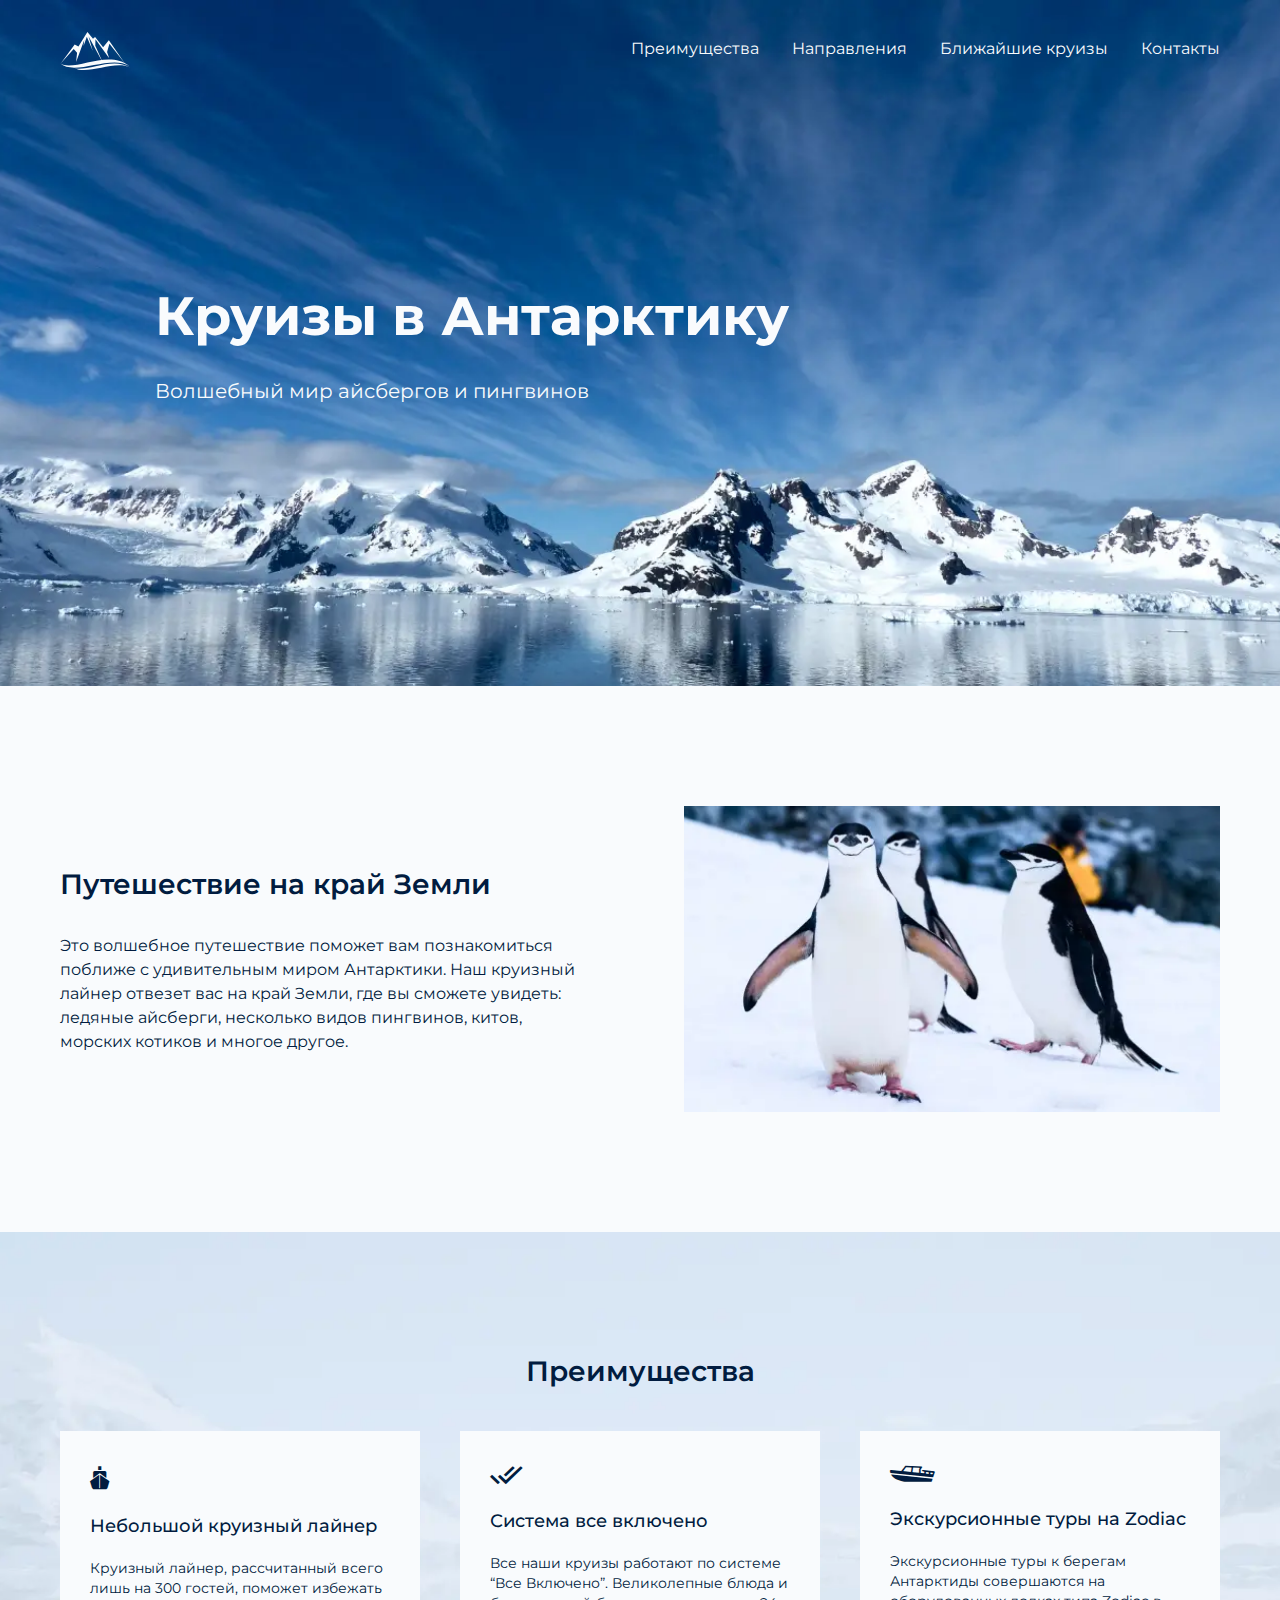
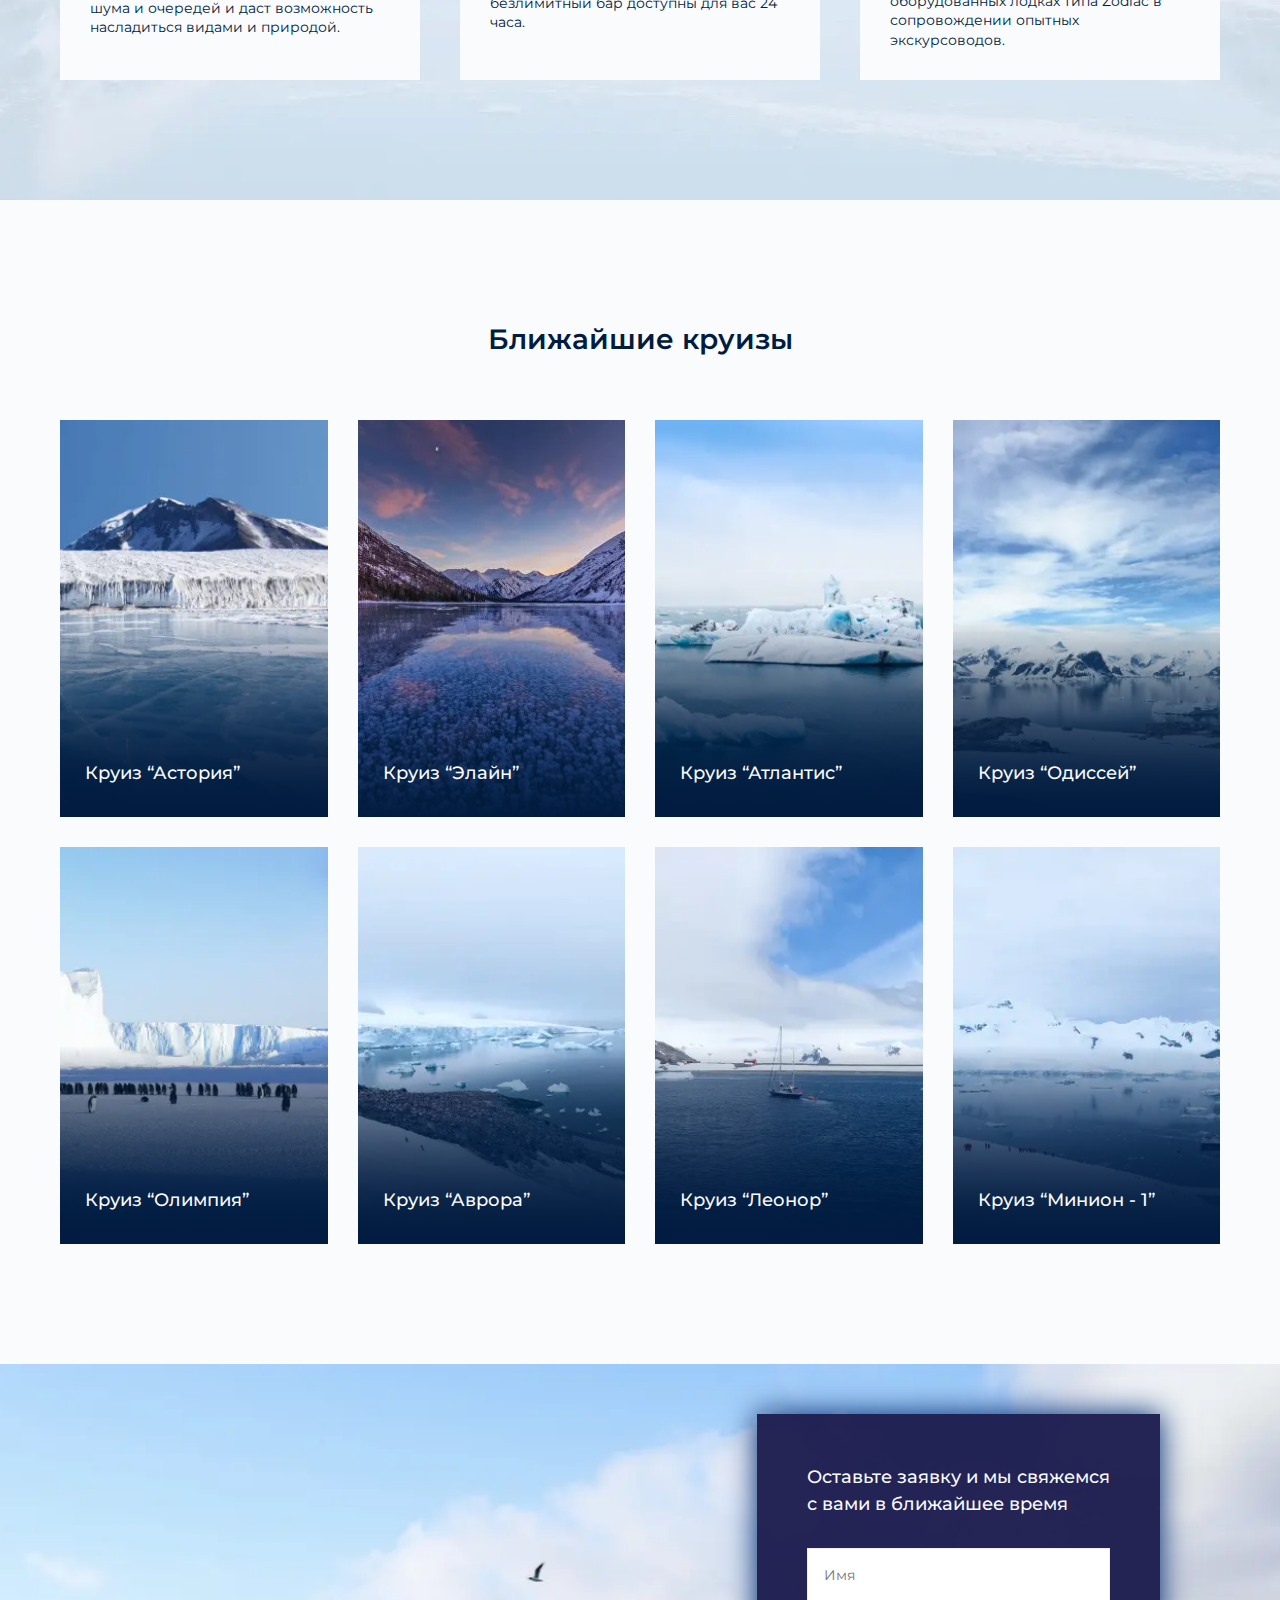
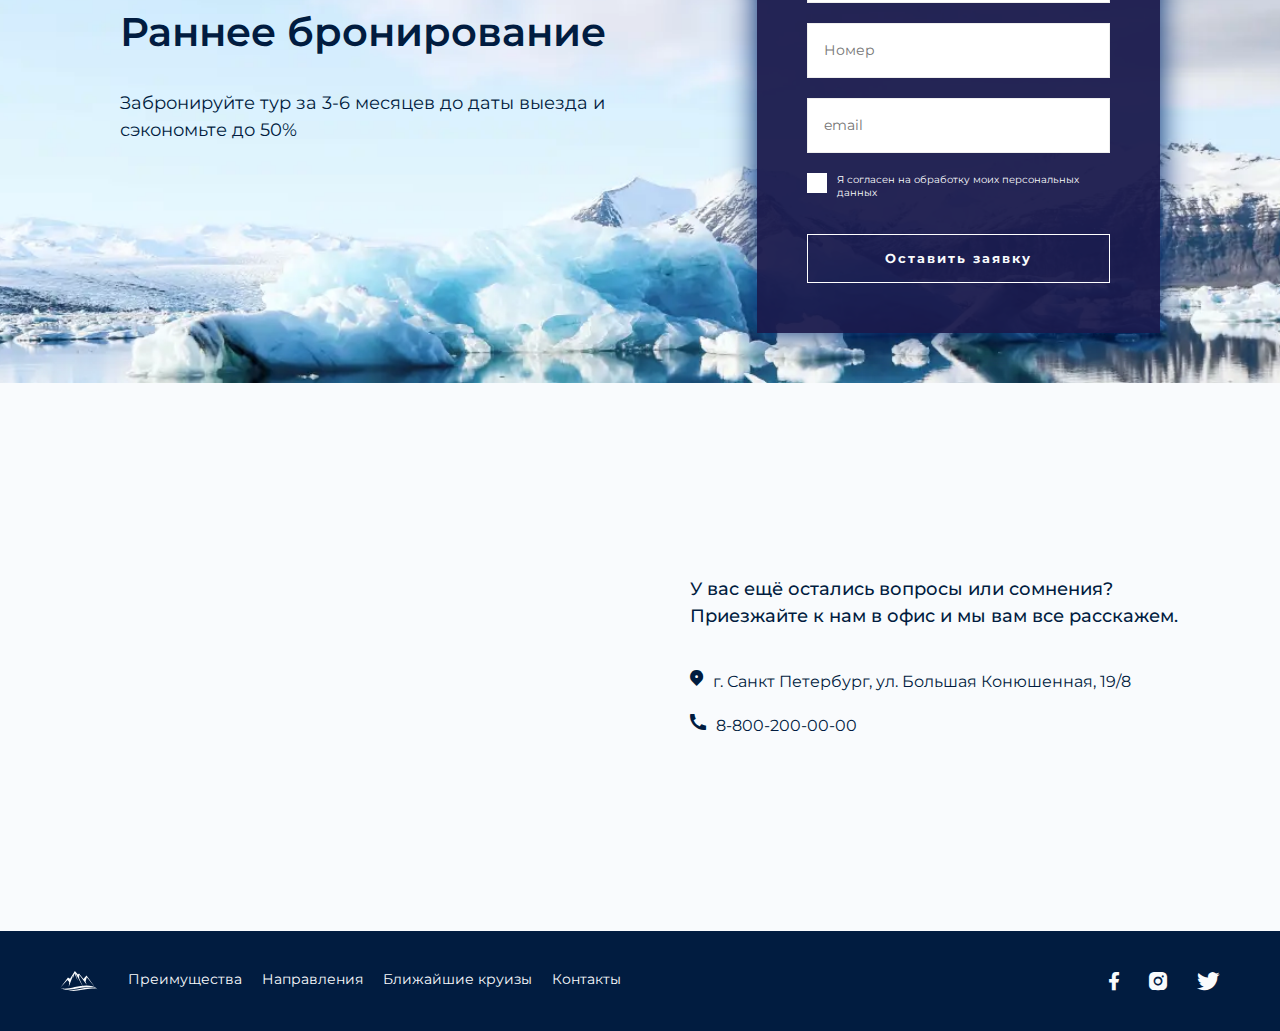
==== commit 28af5ab0: "Add files via upload" ====
--- a/home.html
+++ b/home.html
@@ -8,8 +8,8 @@
 	<!-- <style>body{opacity: 0;}</style> -->
 	<link rel="preconnect" href="https://fonts.googleapis.com">
 	<link rel="preconnect" href="https://fonts.gstatic.com" crossorigin>
-	<link href="https://fonts.googleapis.com/css2?family=Montserrat:wght@400;500;600;700&display=swap&_v=20220109194122" rel="stylesheet">
-	<link rel="stylesheet" href="css/style.min.css?_v=20220109194122">
+	<link href="https://fonts.googleapis.com/css2?family=Montserrat:wght@400;500;600;700&display=swap&_v=20220111172342" rel="stylesheet">
+	<link rel="stylesheet" href="css/style.min.css?_v=20220111172342">
 	<link rel="shortcut icon" href="favicon.ico">
 	<!-- <meta name="robots" content="noindex, nofollow"> -->
 	<meta name="viewport" content="width=device-width, initial-scale=1.0">
@@ -60,6 +60,7 @@
 			<section class="price">
 				<div class="price__container">
 					<div class="price__items">
+						<h2 class="price__title title">Преимущества</h2>
 						<div class="price__item">
 							<div class="item-price">
 								<div class="item-price__icon _icon-ship"></div>
@@ -90,7 +91,7 @@
 				<div class="cruise__container">
 					<h2 class="cruise__title title">Ближайшие круизы</h2>
 					<div class="cruise__items">
-						<div class="items-cruise -ibg">
+						<div class="items-cruise -ibg ">
 							<picture><source srcset="img/cruise/astoria.webp"type="image/webp"><img src="img/cruise/astoria.jpg" alt="astoria"></picture>
 							<h3 class="items-cruise__title">Круиз “Астория”</h3>
 							<div class="items-cruise__body body-cruise">
@@ -317,7 +318,7 @@
 </div>
  -->
 
-	<script src="js/app.min.js?_v=20220109194122"></script>
+	<script src="js/app.min.js?_v=20220111172342"></script>
 </body>
 
 </html>--- a/css/style.min.css
+++ b/css/style.min.css
@@ -1 +1 @@
-@charset "UTF-8";@font-face{font-family:icons;font-display:swap;src:url(../fonts/icons.woff2) format("woff2"),url(../fonts/icons.woff) format("woff");font-weight:400;font-style:normal}[class*=_icon-]:before{font-family:icons;font-style:normal;font-weight:400;font-variant:normal;text-transform:none;line-height:1;-webkit-font-smoothing:antialiased;-moz-osx-font-smoothing:grayscale}[class*=_icon-]:before{display:block}._icon-chek:before{content:"\e900";font-size:1.125rem}._icon-facebook:before{content:"\e901";color:#f9fbfd}._icon-inst:before{content:"\e902";color:#f9fbfd}._icon-map:before{content:"\e903"}._icon-ship:before{content:"\e904";font-size:1.4375rem}._icon-ship01:before{font-size:1rem;content:"\e905"}._icon-tel:before{content:"\e906"}._icon-twitter:before{content:"\e907";color:#f9fbfd}*{padding:0;margin:0;border:0}*,:after,:before{-webkit-box-sizing:border-box;box-sizing:border-box}body,html{height:100%;min-width:320px}body{color:#011c40;line-height:1;font-family:Montserrat;font-size:.875rem;-ms-text-size-adjust:100%;-moz-text-size-adjust:100%;-webkit-text-size-adjust:100%;-webkit-font-smoothing:antialiased;-moz-osx-font-smoothing:grayscale}button,input,textarea{font-family:Montserrat;font-size:inherit}button{cursor:pointer;color:inherit;background-color:inherit}a{color:inherit}a:link,a:visited{text-decoration:none}a:hover{text-decoration:none}ul li{list-style:none}img{vertical-align:top}h1,h2,h3,h4,h5,h6{font-weight:inherit;font-size:inherit}body{background-color:#f9fbfd}.lock body{overflow:hidden;-ms-touch-action:none;touch-action:none}.wrapper{min-height:100%;display:-webkit-box;display:-ms-flexbox;display:flex;-webkit-box-orient:vertical;-webkit-box-direction:normal;-ms-flex-direction:column;flex-direction:column;overflow:hidden}.wrapper>main{-webkit-box-flex:1;-ms-flex:1 1 auto;flex:1 1 auto}.wrapper>*{min-width:0}[class*=__container]{max-width:72.5rem;-webkit-box-sizing:content-box;box-sizing:content-box;margin:0 auto;padding:0 .9375rem}.button{-webkit-transition:all .4s ease 0s;-o-transition:all .4s ease 0s;transition:all .4s ease 0s;display:-webkit-inline-box;display:-ms-inline-flexbox;display:inline-flex;padding:0 0;border:1px solid #fff;padding:14px;text-align:center;font-weight:700;font-size:13px;letter-spacing:2px;line-height:150%;-webkit-box-align:center;-ms-flex-align:center;align-items:center;-webkit-box-pack:center;-ms-flex-pack:center;justify-content:center}.button:hover{background:#f9fbfd;color:#011c40}.button._fw{width:100%}input[type=email],input[type=tel],input[type=text],textarea{-webkit-appearance:none;-moz-appearance:none;appearance:none}.input{outline:0;border-radius:0!important;width:100%;display:block;padding:16px;font-size:14px;line-height:150%;border:1px solid #eee}textarea.input{resize:none;padding:0 0}.checkbox{position:relative}.checkbox:not(:last-child){margin-bottom:.3125em}.checkbox__input{position:absolute;width:0;height:0;opacity:0}.checkbox__input:checked+.checkbox__label::after{-webkit-transform:scale(1);-ms-transform:scale(1);transform:scale(1)}.checkbox__label{cursor:pointer;display:-webkit-inline-box;display:-ms-inline-flexbox;display:inline-flex;-webkit-box-align:center;-ms-flex-align:center;align-items:center;position:relative;gap:10px}.checkbox__label::after{content:"";background:url(../img/icons/cheked.svg) no-repeat;position:absolute;width:100%;height:100%;-webkit-transform:scale(0);-ms-transform:scale(0);transform:scale(0);top:6px;left:4px;-webkit-transition:all .3s ease 0s;-o-transition:all .3s ease 0s;transition:all .3s ease 0s}.checkbox__label:before{content:"";-ms-flex-item-align:start;align-self:flex-start;-webkit-box-flex:0;-ms-flex:0 0 20px;flex:0 0 20px;background:#fff;width:20px;height:20px}[class*=-ibg]{position:relative}[class*=-ibg] img{position:absolute;width:100%;height:100%;top:0;left:0;-o-object-fit:cover;object-fit:cover}[class*=-ibg_contain] img{-o-object-fit:contain;object-fit:contain}.title{line-height:140%;color:#011c40;font-weight:600}.text{color:#011c40;line-height:150%;font-size:1rem}.header{width:100%;position:absolute;top:0;left:0;color:#f9fbfd;z-index:50}.header__container{display:-webkit-box;display:-ms-flexbox;display:flex;-webkit-box-align:center;-ms-flex-align:center;align-items:center;-webkit-box-pack:justify;-ms-flex-pack:justify;justify-content:space-between;padding-top:10px;padding-bottom:10px;gap:20px}.header__logo{-webkit-transition:all .3s ease 0s;-o-transition:all .3s ease 0s;transition:all .3s ease 0s}.header__logo:hover{-webkit-transform:scale(1.08);-ms-transform:scale(1.08);transform:scale(1.08)}.menu__logo{-webkit-transform:scale(1.7);-ms-transform:scale(1.7);transform:scale(1.7);position:absolute;top:30px;left:35px}.menu__logo_none{display:none}.menu__list{display:-webkit-box;display:-ms-flexbox;display:flex;-ms-flex-wrap:wrap;flex-wrap:wrap;row-gap:10px;-webkit-box-align:center;-ms-flex-align:center;align-items:center}.menu__link::after{-webkit-transition:all .3s ease 0s;-o-transition:all .3s ease 0s;transition:all .3s ease 0s;content:"";display:block;height:1.5px;width:100%;background-color:#f9fbfd;margin-top:2px;-webkit-transform:scale(0);-ms-transform:scale(0);transform:scale(0)}.icon-menu{display:none}.footer{color:#f9fbfd;background:#011c40}.footer__container{padding-top:40px;padding-bottom:40px;display:-webkit-box;display:-ms-flexbox;display:flex;-webkit-box-pack:justify;-ms-flex-pack:justify;justify-content:space-between;gap:30px}.footer__body{display:-webkit-box;display:-ms-flexbox;display:flex;gap:30px;-webkit-box-align:center;-ms-flex-align:center;align-items:center}.footer__logo{-webkit-transition:all .3s ease 0s;-o-transition:all .3s ease 0s;transition:all .3s ease 0s}.footer__logo:hover{-webkit-transform:scale(1.1);-ms-transform:scale(1.1);transform:scale(1.1)}.footer__menu{display:-webkit-box;display:-ms-flexbox;display:flex;-webkit-column-gap:20px;-moz-column-gap:20px;column-gap:20px;-ms-flex-wrap:wrap;flex-wrap:wrap;row-gap:10px}.footer__link::after{-webkit-transition:all .3s ease 0s;-o-transition:all .3s ease 0s;transition:all .3s ease 0s;content:"";display:block;height:1.5px;width:100%;background-color:#f9fbfd;margin-top:2px;-webkit-transform:scale(0);-ms-transform:scale(0);transform:scale(0)}.footer__icons{display:-webkit-box;display:-ms-flexbox;display:flex;-webkit-column-gap:30px;-moz-column-gap:30px;column-gap:30px;line-height:1.3;-webkit-box-align:center;-ms-flex-align:center;align-items:center}.footer__icon{font-size:1.125rem;-webkit-transition:all .3s ease 0s;-o-transition:all .3s ease 0s;transition:all .3s ease 0s}.footer__icon:hover{-webkit-transform:scale(1.08);-ms-transform:scale(1.08);transform:scale(1.08)}.antarctica{color:#f9fbfd}.antarctica__container{position:relative;z-index:10}.antarctica__body{display:-ms-grid;display:grid;gap:30px}.antarctica__title{line-height:1.22222;font-weight:700}.antarctica__text{line-height:1.22222}.travel__container{display:-webkit-box;display:-ms-flexbox;display:flex;-webkit-box-pack:justify;-ms-flex-pack:justify;justify-content:space-between;-webkit-box-align:center;-ms-flex-align:center;align-items:center;row-gap:30px}.travel__body{display:-webkit-box;display:-ms-flexbox;display:flex;-webkit-box-orient:vertical;-webkit-box-direction:normal;-ms-flex-direction:column;flex-direction:column;-webkit-box-pack:center;-ms-flex-pack:center;justify-content:center;-webkit-box-flex:1;-ms-flex:1 1 50%;flex:1 1 50%}.travel__title:not(:last-child){margin-bottom:30px}.travel__picture{-webkit-box-flex:1;-ms-flex:1 1 50%;flex:1 1 50%}.travel__img{padding:0 0 57% 0;overflow:hidden}.travel__img img{-webkit-transition:all 1s ease 0s;-o-transition:all 1s ease 0s;transition:all 1s ease 0s}.no-webp .price{background:url(../img/price.jpg) center/cover no-repeat}.price__item{display:-webkit-box;display:-ms-flexbox;display:flex;-webkit-box-pack:justify;-ms-flex-pack:justify;justify-content:space-between;gap:40px}.item-price{-webkit-transition:all .3s ease 0s;-o-transition:all .3s ease 0s;transition:all .3s ease 0s;-webkit-box-flex:1;-ms-flex:1 1 25%;flex:1 1 25%;background-color:#f9fbfd;padding:35px 30px 30px 30px}.item-price:hover{color:#f9fbfd;background-color:#011c40;-webkit-box-shadow:0 0 7px 2px rgba(6,95,163,.56);box-shadow:0 0 7px 2px rgba(6,95,163,.56)}.item-price__icon:not(:last-child){margin-bottom:25px}.item-price__title{font-weight:500;font-size:18px;line-height:140%}.item-price__title:not(:last-child){margin-bottom:20px}.item-price__text{font-weight:400;font-size:14px;line-height:140%}.cruise{color:#f9fbfd}.cruise__title{text-align:center}.cruise__items{display:-ms-grid;display:grid;gap:30px;-ms-grid-columns:(1fr)[4];grid-template-columns:repeat(4,1fr)}.items-cruise{-webkit-transition:all .3s ease-in 0s;-o-transition:all .3s ease-in 0s;transition:all .3s ease-in 0s;position:relative;overflow:hidden}.items-cruise::before{content:"";width:100%;height:100%;position:absolute;background:-webkit-gradient(linear,left top,left bottom,color-stop(50%,rgba(1,28,64,0)),to(#011c40));background:-o-linear-gradient(top,rgba(1,28,64,0) 50%,#011c40 100%);background:linear-gradient(180deg,rgba(1,28,64,0) 50%,#011c40 100%);z-index:1}.items-cruise:hover .body-cruise{-webkit-transition:all .5s ease 0s;-o-transition:all .5s ease 0s;transition:all .5s ease 0s;left:0}.items-cruise__title{font-weight:500;font-size:18px;line-height:150%;position:absolute;bottom:30px;left:25px;z-index:1}.body-cruise{display:-webkit-box;display:-ms-flexbox;display:flex;-webkit-box-orient:vertical;-webkit-box-direction:normal;-ms-flex-direction:column;flex-direction:column;-webkit-transition:all .6s ease-in 0s;-o-transition:all .6s ease-in 0s;transition:all .6s ease-in 0s;position:relative;width:100%;height:100%;top:0;left:-120%;background-color:#011c40;padding:25px 25px 25px;z-index:2}.body-cruise__title{font-weight:500;font-size:18px;line-height:150%}.body-cruise__title:not(:last-child){margin-bottom:15px}.body-cruise__subtitle{font-weight:500;font-size:14px;line-height:140%}.body-cruise__subtitle:not(:last-child){margin-bottom:5px}.body-cruise__text{color:#d8d8d9;font-weight:400;font-size:14px;line-height:140%;-webkit-box-flex:1;-ms-flex:1 1 auto;flex:1 1 auto}.body-cruise__text:not(:last-child){margin-bottom:13px}.body-cruise__btn{margin-top:10px;font-weight:600;font-size:14px;line-height:150%;color:#f9fbfd;background-color:#011c40;padding:12px 46px;display:-webkit-inline-box;display:-ms-inline-flexbox;display:inline-flex;-webkit-transition:all .35s ease 0s;-o-transition:all .35s ease 0s;transition:all .35s ease 0s;border:1px solid #fff}.body-cruise__btn:hover{background-color:#f9fbfd;color:#011c40;-webkit-box-shadow:0 0 5em .5em rgba(50,50,150,.5);box-shadow:0 0 5em .5em rgba(50,50,150,.5)}.no-webp .reservation{background:url(../img/rezerv.jpg) center/cover no-repeat}.reservation__container{display:-webkit-box;display:-ms-flexbox;display:flex;-webkit-box-align:center;-ms-flex-align:center;align-items:center;-webkit-column-gap:20px;-moz-column-gap:20px;column-gap:20px;-webkit-box-pack:center;-ms-flex-pack:center;justify-content:center;padding-top:50px;padding-bottom:50px}.reservation__body{max-width:493px}.reservation__title:not(:last-child){margin-bottom:30px}.reservation__text{line-height:150%;color:#011c40}.reservation__form{background-color:#011c40;background:rgba(25,25,76,.95);-webkit-box-shadow:0 0 28px 1px #022c72;box-shadow:0 0 28px 1px #022c72;max-width:403px;padding:50px}.form-reservation{color:#f9fbfd}.form-reservation__title{font-weight:500;font-size:18px;line-height:150%}.form-reservation__title:not(:last-child){margin-bottom:30px}.form-reservation__button{margin-top:10px}.form{display:-webkit-box;display:-ms-flexbox;display:flex;-webkit-box-orient:vertical;-webkit-box-direction:normal;-ms-flex-direction:column;flex-direction:column;gap:20px}.checkbox__text{font-weight:400;font-size:10px;line-height:130%}.info{color:#011c40}.info__container{display:-ms-grid;display:grid;-webkit-box-align:center;-ms-flex-align:center;align-items:center;-webkit-box-pack:justify;-ms-flex-pack:justify;justify-content:space-between;-ms-grid-columns:(1fr)[2];grid-template-columns:repeat(2,1fr)}.info__map{width:100%}.info__body{display:-webkit-box;display:-ms-flexbox;display:flex;-webkit-box-orient:vertical;-webkit-box-direction:normal;-ms-flex-direction:column;flex-direction:column;max-width:500px}.info__text{font-weight:500;font-size:18px;line-height:150%}.info__text:not(:last-child){margin-bottom:40px}.info__city{display:-webkit-box;display:-ms-flexbox;display:flex;gap:10px;font-size:16px;line-height:150%}.info__city:not(:last-child){margin-bottom:20px}.info__tel{display:-webkit-box;display:-ms-flexbox;display:flex;gap:10px;font-size:16px;line-height:150%}.map{width:100%;min-height:306px}@media (min-width:72.5em){.title{font-size:1.75rem}.header__container{min-height:5.0625rem}.menu__link{font-size:1rem}.footer__icons{font-size:1rem}.antarctica{padding-top:17.6875rem}.antarctica{padding-bottom:17.6875rem}.antarctica__body{padding-left:5.9375rem}.antarctica__title{font-size:3.375rem}.antarctica__text{font-size:1.25rem}.travel:not(:last-child){margin-bottom:7.5rem}.travel{margin-top:7.5rem}.travel__container{-webkit-column-gap:5.5rem;-moz-column-gap:5.5rem;column-gap:5.5rem}.price:not(:last-child){margin-bottom:7.5rem}.price{padding-top:7.5rem}.price{padding-bottom:7.5rem}.price__item{gap:2.5rem}.cruise{margin-bottom:7.5rem}.reservation{margin-bottom:7.5rem}.reservation__container{-webkit-column-gap:9rem;-moz-column-gap:9rem;column-gap:9rem}.info__container{-webkit-column-gap:6.25rem;-moz-column-gap:6.25rem;column-gap:6.25rem}}@media (min-width:74.375em){.menu__list{-webkit-column-gap:2.0625rem;-moz-column-gap:2.0625rem;column-gap:2.0625rem}.reservation__title{font-size:2.5rem}.reservation__text{font-size:1.125rem}.info{margin-bottom:7.5rem}}@media (min-width:50em){.cruise__title:not(:last-child){margin-bottom:3.75rem}}@media (max-width:49em){.reservation__container{-ms-flex-wrap:wrap;flex-wrap:wrap;row-gap:60px}.reservation__body{text-align:center}.reservation__form{max-width:500px}}@media (max-width:20em){.title{font-size:1.5rem}.header__container{min-height:3.5625rem}.menu__list{-webkit-column-gap:1.4375rem;-moz-column-gap:1.4375rem;column-gap:1.4375rem}.antarctica{padding-top:11.25rem}.antarctica{padding-bottom:11.25rem}.antarctica__title{font-size:2rem}.antarctica__text{font-size:1rem}.travel:not(:last-child){margin-bottom:3.75rem}.travel{margin-top:3.75rem}.price:not(:last-child){margin-bottom:3.75rem}.price{padding-top:3.75rem}.price{padding-bottom:3.75rem}.price__item{gap:1.875rem}.cruise{margin-bottom:3.75rem}.cruise__title:not(:last-child){margin-bottom:1.25rem}.reservation{margin-bottom:3.75rem}.reservation__title{font-size:1.5rem}.reservation__text{font-size:1rem}.info{margin-bottom:4.0625rem}}@media (max-width:67.125em){.cruise__items{-ms-grid-columns:(1fr)[3];grid-template-columns:repeat(3,1fr)}}@media (max-width:62.375em){.footer__icons{font-size:.75rem}}@media (max-width:61.99875em){.antarctica__body{padding-left:0}.travel__container{-webkit-column-gap:1.875rem;-moz-column-gap:1.875rem;column-gap:1.875rem}.reservation__container{-webkit-column-gap:1.25rem;-moz-column-gap:1.25rem;column-gap:1.25rem}.reservation__title:not(:last-child){margin-bottom:25px}.info__container{-webkit-column-gap:1.875rem;-moz-column-gap:1.875rem;column-gap:1.875rem}}@media (max-width:61.99875em) and (max-width:20em){.reservation__container{padding-top:3.75rem}.reservation__container{padding-bottom:3.75rem}}@media (max-width:53.0625em){.travel__container{-ms-flex-wrap:wrap;flex-wrap:wrap}}@media (max-width:52.875em){.cruise__items{-ms-grid-columns:(1fr)[2];grid-template-columns:repeat(2,1fr)}}@media (max-width:47.99875em){.menu__logo_none{display:-webkit-inline-box;display:-ms-inline-flexbox;display:inline-flex}.menu__body{padding:100px 15px 65px 15px;position:fixed;overflow:auto;height:120%;width:100%;top:0;left:-100%;-webkit-transition:left .3s ease 0s;-o-transition:left .3s ease 0s;transition:left .3s ease 0s;background-color:#f9fbfd;text-align:left}.menu-open .menu__body{left:0}.menu__list{display:-webkit-box;display:-ms-flexbox;display:flex;-webkit-box-orient:vertical;-webkit-box-direction:normal;-ms-flex-direction:column;flex-direction:column;-webkit-box-align:start;-ms-flex-align:start;align-items:start}.menu__link{color:#011c40;font-weight:500;font-size:2.1875rem}.icon-menu{display:block;position:relative;width:30px;height:18px;cursor:pointer;z-index:5}.icon-menu span,.icon-menu::after,.icon-menu::before{content:"";-webkit-transition:all .3s ease 0s;-o-transition:all .3s ease 0s;transition:all .3s ease 0s;left:0;position:absolute;width:100%;height:2px;background-color:#f9fbfd}.menu-open .icon-menu span,.menu-open .icon-menu::after,.menu-open .icon-menu::before{background-color:#011c40}.icon-menu::before{top:0}.icon-menu::after{bottom:0}.icon-menu span{top:calc(50% - 1px)}.menu-open .icon-menu span{-webkit-transform:scale(0);-ms-transform:scale(0);transform:scale(0)}.menu-open .icon-menu::before{-webkit-transform:rotate(-45deg);-ms-transform:rotate(-45deg);transform:rotate(-45deg);top:calc(50% - 1px)}.menu-open .icon-menu::after{-webkit-transform:rotate(45deg);-ms-transform:rotate(45deg);transform:rotate(45deg);bottom:calc(50% - 1px)}.footer__container{display:-webkit-box;display:-ms-flexbox;display:flex;-webkit-box-orient:vertical;-webkit-box-direction:normal;-ms-flex-direction:column;flex-direction:column;row-gap:50px}.footer__body{-webkit-box-orient:vertical;-webkit-box-direction:normal;-ms-flex-direction:column;flex-direction:column;-webkit-box-align:start;-ms-flex-align:start;align-items:start}.footer__menu{-webkit-box-orient:vertical;-webkit-box-direction:normal;-ms-flex-direction:column;flex-direction:column;row-gap:20px;font-size:1.125rem}.travel__title:not(:last-child){margin-bottom:15px}.price__item{-ms-flex-wrap:wrap;flex-wrap:wrap}.item-price{-webkit-box-flex:1;-ms-flex:1 1 100%;flex:1 1 100%}.reservation__form{padding:40px 30px}}@media (max-width:47.99875em) and (max-width:20em){.menu__list{row-gap:1.875rem}}@media (max-width:34.75em){.info__container{row-gap:40px;display:-webkit-box;display:-ms-flexbox;display:flex;-webkit-box-orient:vertical;-webkit-box-direction:reverse;-ms-flex-direction:column-reverse;flex-direction:column-reverse}}@media (max-width:33.75em){.cruise__items{-ms-grid-columns:(1fr)[1];grid-template-columns:repeat(1,1fr)}}@media (max-width:29.99875em){.input{padding:10px}.menu__link{font-size:1.5625rem}.reservation__container{row-gap:30px}.form-reservation__title{text-align:center}.info__text:not(:last-child){margin-bottom:15px}}@media (min-width:20em) and (max-width:72.5em){.title{font-size:clamp(1.5rem ,1.4047619048rem + .4761904762vw ,1.75rem)}.header__container{min-height:clamp(3.5625rem ,2.9910714286rem + 2.8571428571vw ,5.0625rem)}.antarctica{padding-top:clamp(11.25rem ,8.7976190476rem + 12.2619047619vw ,17.6875rem)}.antarctica{padding-bottom:clamp(11.25rem ,8.7976190476rem + 12.2619047619vw ,17.6875rem)}.antarctica__title{font-size:clamp(2rem ,1.4761904762rem + 2.619047619vw ,3.375rem)}.antarctica__text{font-size:clamp(1rem ,.9047619048rem + .4761904762vw ,1.25rem)}.travel:not(:last-child){margin-bottom:clamp(3.75rem ,2.3214285714rem + 7.1428571429vw ,7.5rem)}.travel{margin-top:clamp(3.75rem ,2.3214285714rem + 7.1428571429vw ,7.5rem)}.price:not(:last-child){margin-bottom:clamp(3.75rem ,2.3214285714rem + 7.1428571429vw ,7.5rem)}.price{padding-top:clamp(3.75rem ,2.3214285714rem + 7.1428571429vw ,7.5rem)}.price{padding-bottom:clamp(3.75rem ,2.3214285714rem + 7.1428571429vw ,7.5rem)}.price__item{gap:clamp(1.875rem ,1.6369047619rem + 1.1904761905vw ,2.5rem)}.cruise{margin-bottom:clamp(3.75rem ,2.3214285714rem + 7.1428571429vw ,7.5rem)}.reservation{margin-bottom:clamp(3.75rem ,2.3214285714rem + 7.1428571429vw ,7.5rem)}}@media (max-width:47.99875em) and (min-width:48.06125em){.menu__list{row-gap:3.75rem}}@media (max-width:47.99875em) and (min-width:20em) and (max-width:48.06125em){.menu__list{row-gap:clamp(1.875rem ,.5386375785rem + 6.6818121074vw ,3.75rem)}}@media (min-width:20em) and (max-width:74.375em){.menu__list{-webkit-column-gap:clamp(1.4375rem ,1.2076149425rem + 1.1494252874vw ,2.0625rem);-moz-column-gap:clamp(1.4375rem ,1.2076149425rem + 1.1494252874vw ,2.0625rem);column-gap:clamp(1.4375rem ,1.2076149425rem + 1.1494252874vw ,2.0625rem)}.reservation__title{font-size:clamp(1.5rem ,1.132183908rem + 1.8390804598vw ,2.5rem)}.reservation__text{font-size:clamp(1rem ,.9540229885rem + .2298850575vw ,1.125rem)}.info{margin-bottom:clamp(4.0625rem ,2.7981321839rem + 6.3218390805vw ,7.5rem)}}@media (min-width:48.0625em) and (max-width:72.5em){.menu__link{font-size:clamp(.875rem ,.6291560102rem + .5115089514vw ,1rem)}}@media (min-width:62.375em) and (max-width:72.5em){.footer__icons{font-size:clamp(.75rem ,-.7901234568rem + 2.4691358025vw ,1rem)}}@media (min-width:61.99875em) and (max-width:72.5em){.antarctica__body{padding-left:clamp(0 ,-35.0546437924rem + 56.5408879895vw ,5.9375rem)}.travel__container{-webkit-column-gap:clamp(1.875rem ,-19.5267825259rem + 34.5197000357vw ,5.5rem);-moz-column-gap:clamp(1.875rem ,-19.5267825259rem + 34.5197000357vw ,5.5rem);column-gap:clamp(1.875rem ,-19.5267825259rem + 34.5197000357vw ,5.5rem)}.reservation__container{-webkit-column-gap:clamp(1.25rem ,-44.5055350554rem + 73.8007380074vw ,9rem);-moz-column-gap:clamp(1.25rem ,-44.5055350554rem + 73.8007380074vw ,9rem);column-gap:clamp(1.25rem ,-44.5055350554rem + 73.8007380074vw ,9rem)}.info__container{-webkit-column-gap:clamp(1.875rem ,-23.9547375312rem + 41.6617069397vw ,6.25rem);-moz-column-gap:clamp(1.875rem ,-23.9547375312rem + 41.6617069397vw ,6.25rem);column-gap:clamp(1.875rem ,-23.9547375312rem + 41.6617069397vw ,6.25rem)}}@media (min-width:20em) and (max-width:50em){.cruise__title:not(:last-child){margin-bottom:clamp(1.25rem ,-.4166666667rem + 8.3333333333vw ,3.75rem)}}@media (max-width:61.99875em) and (min-width:74.375em){.reservation__container{padding-top:6.25rem}.reservation__container{padding-bottom:6.25rem}}@media (max-width:61.99875em) and (min-width:20em) and (max-width:74.375em){.reservation__container{padding-top:clamp(3.75rem ,2.8304597701rem + 4.5977011494vw ,6.25rem)}.reservation__container{padding-bottom:clamp(3.75rem ,2.8304597701rem + 4.5977011494vw ,6.25rem)}}@media (any-hover:hover){.menu__link:hover:after{-webkit-transform:scale(1);-ms-transform:scale(1);transform:scale(1)}.footer__link:hover:after{-webkit-transform:scale(1);-ms-transform:scale(1);transform:scale(1)}.travel__img img:hover{-webkit-transform:scale(1.05);-ms-transform:scale(1.05);transform:scale(1.05)}.items-cruise:hover{-webkit-box-shadow:0 0 7px 4px rgba(6,95,163,.6);box-shadow:0 0 7px 4px rgba(6,95,163,.6)}.info__city:hover{text-decoration:underline}.info__tel:hover{text-decoration:underline}}.webp .price{background:url(../img/price.webp) center/cover no-repeat}.webp .reservation{background:url(../img/rezerv.webp) center/cover no-repeat}+@charset "UTF-8";@font-face{font-family:icons;font-display:swap;src:url(../fonts/icons.woff2) format("woff2"),url(../fonts/icons.woff) format("woff");font-weight:400;font-style:normal}[class*=_icon-]:before{font-family:icons;font-style:normal;font-weight:400;font-variant:normal;text-transform:none;line-height:1;-webkit-font-smoothing:antialiased;-moz-osx-font-smoothing:grayscale}[class*=_icon-]:before{display:block}._icon-chek:before{content:"\e900";font-size:1.125rem}._icon-facebook:before{content:"\e901";color:#f9fbfd}._icon-inst:before{content:"\e902";color:#f9fbfd}._icon-map:before{content:"\e903"}._icon-ship:before{content:"\e904";font-size:1.4375rem}._icon-ship01:before{font-size:1rem;content:"\e905"}._icon-tel:before{content:"\e906"}._icon-twitter:before{content:"\e907";color:#f9fbfd}*{padding:0;margin:0;border:0}*,:after,:before{-webkit-box-sizing:border-box;box-sizing:border-box}body,html{height:100%;min-width:320px}body{color:#011c40;line-height:1;font-family:Montserrat;font-size:.875rem;-ms-text-size-adjust:100%;-moz-text-size-adjust:100%;-webkit-text-size-adjust:100%;-webkit-font-smoothing:antialiased;-moz-osx-font-smoothing:grayscale}button,input,textarea{font-family:Montserrat;font-size:inherit}button{cursor:pointer;color:inherit;background-color:inherit}a{color:inherit}a:link,a:visited{text-decoration:none}a:hover{text-decoration:none}ul li{list-style:none}img{vertical-align:top}h1,h2,h3,h4,h5,h6{font-weight:inherit;font-size:inherit}body{background-color:#f9fbfd}.wrapper{min-height:100%;display:-webkit-box;display:-ms-flexbox;display:flex;-webkit-box-orient:vertical;-webkit-box-direction:normal;-ms-flex-direction:column;flex-direction:column;overflow:hidden}.wrapper>main{-webkit-box-flex:1;-ms-flex:1 1 auto;flex:1 1 auto}.wrapper>*{min-width:0}[class*=__container]{max-width:72.5rem;-webkit-box-sizing:content-box;box-sizing:content-box;margin:0 auto;padding:0 .9375rem}.button{-webkit-transition:all .4s ease 0s;-o-transition:all .4s ease 0s;transition:all .4s ease 0s;display:-webkit-inline-box;display:-ms-inline-flexbox;display:inline-flex;padding:0 0;border:1px solid #fff;padding:14px;text-align:center;font-weight:700;font-size:13px;letter-spacing:2px;line-height:150%;-webkit-box-align:center;-ms-flex-align:center;align-items:center;-webkit-box-pack:center;-ms-flex-pack:center;justify-content:center}.button:hover{background:#f9fbfd;color:#011c40}.button._fw{width:100%}input[type=email],input[type=tel],input[type=text],textarea{-webkit-appearance:none;-moz-appearance:none;appearance:none}.input{outline:0;border-radius:0!important;width:100%;display:block;padding:16px;font-size:14px;line-height:150%;border:1px solid #eee}textarea.input{resize:none;padding:0 0}.checkbox{position:relative}.checkbox:not(:last-child){margin-bottom:.3125em}.checkbox__input{position:absolute;width:0;height:0;opacity:0}.checkbox__input:checked+.checkbox__label::after{-webkit-transform:scale(1);-ms-transform:scale(1);transform:scale(1)}.checkbox__label{cursor:pointer;display:-webkit-inline-box;display:-ms-inline-flexbox;display:inline-flex;-webkit-box-align:center;-ms-flex-align:center;align-items:center;position:relative;gap:10px}.checkbox__label::after{content:"";background:url(../img/icons/cheked.svg) no-repeat;position:absolute;width:100%;height:100%;-webkit-transform:scale(0);-ms-transform:scale(0);transform:scale(0);top:6px;left:4px;-webkit-transition:all .3s ease 0s;-o-transition:all .3s ease 0s;transition:all .3s ease 0s}.checkbox__label:before{content:"";-ms-flex-item-align:start;align-self:flex-start;-webkit-box-flex:0;-ms-flex:0 0 20px;flex:0 0 20px;background:#fff;width:20px;height:20px}[class*=-ibg]{position:relative}[class*=-ibg] img{position:absolute;width:100%;height:100%;top:0;left:0;-o-object-fit:cover;object-fit:cover}[class*=-ibg_contain] img{-o-object-fit:contain;object-fit:contain}.title{line-height:140%;color:#011c40;font-weight:600}.text{color:#011c40;line-height:150%;font-size:1rem}.header{width:100%;position:absolute;top:0;left:0;color:#f9fbfd;z-index:50}.header__container{display:-webkit-box;display:-ms-flexbox;display:flex;-webkit-box-align:center;-ms-flex-align:center;align-items:center;-webkit-box-pack:justify;-ms-flex-pack:justify;justify-content:space-between;padding-top:10px;padding-bottom:10px;gap:20px}.header__logo{-webkit-transition:all .3s ease 0s;-o-transition:all .3s ease 0s;transition:all .3s ease 0s}.header__logo:hover{-webkit-transform:scale(1.08);-ms-transform:scale(1.08);transform:scale(1.08)}.menu__logo{-webkit-transform:scale(1.7);-ms-transform:scale(1.7);transform:scale(1.7);position:absolute;top:30px;left:35px}.menu__logo_none{display:none}.menu__list{display:-webkit-box;display:-ms-flexbox;display:flex;-ms-flex-wrap:wrap;flex-wrap:wrap;row-gap:10px;-webkit-box-align:center;-ms-flex-align:center;align-items:center}.menu__link::after{-webkit-transition:all .3s ease 0s;-o-transition:all .3s ease 0s;transition:all .3s ease 0s;content:"";display:block;height:1.5px;width:100%;background-color:#f9fbfd;margin-top:2px;-webkit-transform:scale(0);-ms-transform:scale(0);transform:scale(0)}.icon-menu{display:none}.footer{color:#f9fbfd;background:#011c40}.footer__container{padding-top:40px;padding-bottom:40px;display:-webkit-box;display:-ms-flexbox;display:flex;-webkit-box-pack:justify;-ms-flex-pack:justify;justify-content:space-between;gap:30px}.footer__body{display:-webkit-box;display:-ms-flexbox;display:flex;gap:30px;-webkit-box-align:center;-ms-flex-align:center;align-items:center}.footer__logo{-webkit-transition:all .3s ease 0s;-o-transition:all .3s ease 0s;transition:all .3s ease 0s}.footer__logo:hover{-webkit-transform:scale(1.1);-ms-transform:scale(1.1);transform:scale(1.1)}.footer__menu{display:-webkit-box;display:-ms-flexbox;display:flex;-webkit-column-gap:20px;-moz-column-gap:20px;column-gap:20px;-ms-flex-wrap:wrap;flex-wrap:wrap;row-gap:10px}.footer__link::after{-webkit-transition:all .3s ease 0s;-o-transition:all .3s ease 0s;transition:all .3s ease 0s;content:"";display:block;height:1.5px;width:100%;background-color:#f9fbfd;margin-top:2px;-webkit-transform:scale(0);-ms-transform:scale(0);transform:scale(0)}.footer__icons{display:-webkit-box;display:-ms-flexbox;display:flex;-webkit-column-gap:30px;-moz-column-gap:30px;column-gap:30px;line-height:1.3;-webkit-box-align:center;-ms-flex-align:center;align-items:center}.footer__icon{font-size:1.125rem;-webkit-transition:all .3s ease 0s;-o-transition:all .3s ease 0s;transition:all .3s ease 0s}.footer__icon:hover{-webkit-transform:scale(1.08);-ms-transform:scale(1.08);transform:scale(1.08)}.antarctica{color:#f9fbfd}.antarctica__container{position:relative;z-index:10}.antarctica__body{display:-ms-grid;display:grid;gap:30px}.antarctica__title{line-height:1.22222;font-weight:700}.antarctica__text{line-height:1.22222}.travel__container{display:-webkit-box;display:-ms-flexbox;display:flex;-webkit-box-pack:justify;-ms-flex-pack:justify;justify-content:space-between;-webkit-box-align:center;-ms-flex-align:center;align-items:center;row-gap:30px}.travel__body{display:-webkit-box;display:-ms-flexbox;display:flex;-webkit-box-orient:vertical;-webkit-box-direction:normal;-ms-flex-direction:column;flex-direction:column;-webkit-box-pack:center;-ms-flex-pack:center;justify-content:center;-webkit-box-flex:1;-ms-flex:1 1 50%;flex:1 1 50%}.travel__title:not(:last-child){margin-bottom:30px}.travel__picture{-webkit-box-flex:1;-ms-flex:1 1 50%;flex:1 1 50%}.travel__img{padding:0 0 57% 0;overflow:hidden}.travel__img img{-webkit-transition:all 1s ease 0s;-o-transition:all 1s ease 0s;transition:all 1s ease 0s}.no-webp .price{background:url(../img/price.jpg) center/cover no-repeat}.price__title{text-align:center}.price__item{display:-webkit-box;display:-ms-flexbox;display:flex;-webkit-box-pack:justify;-ms-flex-pack:justify;justify-content:space-between;gap:40px}._open-price.item-price{color:#f9fbfd;background-color:#011c40;-webkit-box-shadow:0 0 7px 2px rgba(6,95,163,.56);box-shadow:0 0 7px 2px rgba(6,95,163,.56)}.item-price{-webkit-transition:all .3s ease 0s;-o-transition:all .3s ease 0s;transition:all .3s ease 0s;-webkit-box-flex:1;-ms-flex:1 1 33.333%;flex:1 1 33.333%;background-color:#f9fbfd;padding:35px 30px 30px 30px}.item-price__icon:not(:last-child){margin-bottom:25px}.item-price__title{font-weight:500;font-size:18px;line-height:140%}.item-price__title:not(:last-child){margin-bottom:20px}.item-price__text{font-weight:400;font-size:14px;line-height:140%}.cruise{color:#f9fbfd}.cruise__title{text-align:center}.cruise__items{display:-ms-grid;display:grid;gap:30px;-ms-grid-columns:(1fr)[4];grid-template-columns:repeat(4,1fr)}._open-cruise .body-cruise{-webkit-transition:all .5s ease 0s;-o-transition:all .5s ease 0s;transition:all .5s ease 0s;left:0}._open-cruise .items-cruise{-webkit-box-shadow:0 0 7px 4px rgba(6,95,163,.6);box-shadow:0 0 7px 4px rgba(6,95,163,.6)}.items-cruise{-webkit-transition:all .3s ease-in 0s;-o-transition:all .3s ease-in 0s;transition:all .3s ease-in 0s;position:relative;overflow:hidden}.items-cruise::before{content:"";width:100%;height:100%;position:absolute;background:-webkit-gradient(linear,left top,left bottom,color-stop(50%,rgba(1,28,64,0)),to(#011c40));background:-o-linear-gradient(top,rgba(1,28,64,0) 50%,#011c40 100%);background:linear-gradient(180deg,rgba(1,28,64,0) 50%,#011c40 100%);z-index:1}.items-cruise__title{font-weight:500;font-size:18px;line-height:150%;position:absolute;bottom:30px;left:25px;z-index:1}.body-cruise{display:-webkit-box;display:-ms-flexbox;display:flex;-webkit-box-orient:vertical;-webkit-box-direction:normal;-ms-flex-direction:column;flex-direction:column;-webkit-transition:all .6s ease-in 0s;-o-transition:all .6s ease-in 0s;transition:all .6s ease-in 0s;position:relative;width:100%;height:100%;top:0;left:-120%;background-color:#011c40;padding:25px 25px 25px;z-index:2}.body-cruise__title{font-weight:500;font-size:18px;line-height:150%}.body-cruise__title:not(:last-child){margin-bottom:15px}.body-cruise__subtitle{font-weight:500;font-size:14px;line-height:140%}.body-cruise__subtitle:not(:last-child){margin-bottom:5px}.body-cruise__text{color:#d8d8d9;font-weight:400;font-size:14px;line-height:140%;-webkit-box-flex:1;-ms-flex:1 1 auto;flex:1 1 auto}.body-cruise__text:not(:last-child){margin-bottom:13px}.body-cruise__btn{margin-top:10px;font-weight:600;font-size:14px;line-height:150%;color:#f9fbfd;background-color:#011c40;padding:12px 46px;display:-webkit-inline-box;display:-ms-inline-flexbox;display:inline-flex;-webkit-transition:all .35s ease 0s;-o-transition:all .35s ease 0s;transition:all .35s ease 0s;border:1px solid #fff;-webkit-box-align:center;-ms-flex-align:center;align-items:center;-webkit-box-pack:center;-ms-flex-pack:center;justify-content:center}.body-cruise__btn:hover{background-color:#f9fbfd;color:#011c40;-webkit-box-shadow:0 0 5em .5em rgba(50,50,150,.5);box-shadow:0 0 5em .5em rgba(50,50,150,.5)}.no-webp .reservation{background:url(../img/rezerv.jpg) center/cover no-repeat}.reservation__container{display:-webkit-box;display:-ms-flexbox;display:flex;-webkit-box-align:center;-ms-flex-align:center;align-items:center;-webkit-column-gap:20px;-moz-column-gap:20px;column-gap:20px;-webkit-box-pack:center;-ms-flex-pack:center;justify-content:center;padding-top:50px;padding-bottom:50px}.reservation__body{max-width:493px}.reservation__title:not(:last-child){margin-bottom:30px}.reservation__text{line-height:150%;color:#011c40}.reservation__form{background-color:#011c40;background:rgba(25,25,76,.95);-webkit-box-shadow:0 0 28px 1px #022c72;box-shadow:0 0 28px 1px #022c72;max-width:403px;padding:50px}.form-reservation{color:#f9fbfd}.form-reservation__title{font-weight:500;font-size:18px;line-height:150%}.form-reservation__title:not(:last-child){margin-bottom:30px}.form-reservation__button{margin-top:10px}.form{display:-webkit-box;display:-ms-flexbox;display:flex;-webkit-box-orient:vertical;-webkit-box-direction:normal;-ms-flex-direction:column;flex-direction:column;gap:20px}.checkbox__text{font-weight:400;font-size:10px;line-height:130%}.info{color:#011c40}.info__container{display:-ms-grid;display:grid;-webkit-box-align:center;-ms-flex-align:center;align-items:center;-webkit-box-pack:justify;-ms-flex-pack:justify;justify-content:space-between;-ms-grid-columns:(1fr)[2];grid-template-columns:repeat(2,1fr)}.info__map{width:100%}.info__body{display:-webkit-box;display:-ms-flexbox;display:flex;-webkit-box-orient:vertical;-webkit-box-direction:normal;-ms-flex-direction:column;flex-direction:column;max-width:500px}.info__text{font-weight:500;font-size:18px;line-height:150%}.info__text:not(:last-child){margin-bottom:40px}.info__city{display:-webkit-box;display:-ms-flexbox;display:flex;gap:10px;font-size:16px;line-height:150%}.info__city:not(:last-child){margin-bottom:20px}.info__tel{display:-webkit-box;display:-ms-flexbox;display:flex;gap:10px;font-size:16px;line-height:150%}.map{width:100%;min-height:306px}@media (min-width:72.5em){.title{font-size:1.75rem}.header__container{min-height:5.0625rem}.menu__link{font-size:1rem}.footer__icons{font-size:1rem}.antarctica{padding-top:17.6875rem}.antarctica{padding-bottom:17.6875rem}.antarctica__body{padding-left:5.9375rem}.antarctica__title{font-size:3.375rem}.antarctica__text{font-size:1.25rem}.travel:not(:last-child){margin-bottom:7.5rem}.travel{margin-top:7.5rem}.travel__container{-webkit-column-gap:5.5rem;-moz-column-gap:5.5rem;column-gap:5.5rem}.price:not(:last-child){margin-bottom:7.5rem}.price{padding-top:7.5rem}.price{padding-bottom:7.5rem}.price__item{gap:2.5rem}.cruise{margin-bottom:7.5rem}.reservation{margin-bottom:7.5rem}.reservation__container{-webkit-column-gap:9rem;-moz-column-gap:9rem;column-gap:9rem}.info__container{-webkit-column-gap:6.25rem;-moz-column-gap:6.25rem;column-gap:6.25rem}}@media (min-width:74.375em){.menu__list{-webkit-column-gap:2.0625rem;-moz-column-gap:2.0625rem;column-gap:2.0625rem}.price__title:not(:last-child){margin-bottom:2.5rem}.reservation__title{font-size:2.5rem}.reservation__text{font-size:1.125rem}.info{margin-bottom:7.5rem}}@media (min-width:50em){.cruise__title:not(:last-child){margin-bottom:3.75rem}}@media (max-width:49em){.reservation__container{-ms-flex-wrap:wrap;flex-wrap:wrap;row-gap:60px}.reservation__body{text-align:center}.reservation__form{max-width:500px}}@media (max-width:20em){.title{font-size:1.5rem}.header__container{min-height:3.5625rem}.menu__list{-webkit-column-gap:1.4375rem;-moz-column-gap:1.4375rem;column-gap:1.4375rem}.antarctica{padding-top:11.25rem}.antarctica{padding-bottom:11.25rem}.antarctica__title{font-size:2rem}.antarctica__text{font-size:1rem}.travel:not(:last-child){margin-bottom:3.75rem}.travel{margin-top:3.75rem}.price:not(:last-child){margin-bottom:3.75rem}.price{padding-top:3.75rem}.price{padding-bottom:3.75rem}.price__title:not(:last-child){margin-bottom:1.25rem}.price__item{gap:1.875rem}.cruise{margin-bottom:3.75rem}.cruise__title:not(:last-child){margin-bottom:1.25rem}.reservation{margin-bottom:3.75rem}.reservation__title{font-size:1.5rem}.reservation__text{font-size:1rem}.info{margin-bottom:4.0625rem}}@media (max-width:67.125em){.cruise__items{-ms-grid-columns:(1fr)[3];grid-template-columns:repeat(3,1fr)}}@media (max-width:62.375em){.footer__icons{font-size:.75rem}}@media (max-width:61.99875em){.antarctica__body{padding-left:0}.travel__container{-webkit-column-gap:1.875rem;-moz-column-gap:1.875rem;column-gap:1.875rem}.reservation__container{-webkit-column-gap:1.25rem;-moz-column-gap:1.25rem;column-gap:1.25rem}.reservation__title:not(:last-child){margin-bottom:25px}.info__container{-webkit-column-gap:1.875rem;-moz-column-gap:1.875rem;column-gap:1.875rem}}@media (max-width:61.99875em) and (max-width:20em){.reservation__container{padding-top:3.75rem}.reservation__container{padding-bottom:3.75rem}}@media (max-width:53.0625em){.travel__container{-ms-flex-wrap:wrap;flex-wrap:wrap}}@media (max-width:52.875em){.cruise__items{-ms-grid-columns:(1fr)[2];grid-template-columns:repeat(2,1fr)}}@media (max-width:47.99875em){.lock body{overflow:hidden;-ms-touch-action:none;touch-action:none}.menu__logo_none{display:-webkit-inline-box;display:-ms-inline-flexbox;display:inline-flex}.menu__body{padding:100px 15px 65px 15px;position:fixed;overflow:auto;height:120%;width:100%;top:0;left:-100%;-webkit-transition:left .3s ease 0s;-o-transition:left .3s ease 0s;transition:left .3s ease 0s;background-color:#f9fbfd;text-align:left}.menu-open .menu__body{left:0}.menu__list{display:-webkit-box;display:-ms-flexbox;display:flex;-webkit-box-orient:vertical;-webkit-box-direction:normal;-ms-flex-direction:column;flex-direction:column;-webkit-box-align:start;-ms-flex-align:start;align-items:start}.menu__link{color:#011c40;font-weight:500;font-size:2.1875rem}.icon-menu{display:block;position:relative;width:30px;height:18px;cursor:pointer;z-index:5}.icon-menu span,.icon-menu::after,.icon-menu::before{content:"";-webkit-transition:all .3s ease 0s;-o-transition:all .3s ease 0s;transition:all .3s ease 0s;left:0;position:absolute;width:100%;height:2px;background-color:#f9fbfd}.menu-open .icon-menu span,.menu-open .icon-menu::after,.menu-open .icon-menu::before{background-color:#011c40}.icon-menu::before{top:0}.icon-menu::after{bottom:0}.icon-menu span{top:calc(50% - 1px)}.menu-open .icon-menu span{-webkit-transform:scale(0);-ms-transform:scale(0);transform:scale(0)}.menu-open .icon-menu::before{-webkit-transform:rotate(-45deg);-ms-transform:rotate(-45deg);transform:rotate(-45deg);top:calc(50% - 1px)}.menu-open .icon-menu::after{-webkit-transform:rotate(45deg);-ms-transform:rotate(45deg);transform:rotate(45deg);bottom:calc(50% - 1px)}.footer__container{display:-webkit-box;display:-ms-flexbox;display:flex;-webkit-box-orient:vertical;-webkit-box-direction:normal;-ms-flex-direction:column;flex-direction:column;row-gap:50px}.footer__body{-webkit-box-orient:vertical;-webkit-box-direction:normal;-ms-flex-direction:column;flex-direction:column;-webkit-box-align:start;-ms-flex-align:start;align-items:start}.footer__menu{-webkit-box-orient:vertical;-webkit-box-direction:normal;-ms-flex-direction:column;flex-direction:column;row-gap:20px;font-size:1.125rem}.travel__title:not(:last-child){margin-bottom:15px}.price__item{-ms-flex-wrap:wrap;flex-wrap:wrap}.item-price{-webkit-box-flex:1;-ms-flex:1 1 100%;flex:1 1 100%}.reservation__form{padding:40px 30px}}@media (max-width:47.99875em) and (max-width:20em){.menu__list{row-gap:1.875rem}}@media (max-width:34.75em){.info__container{row-gap:40px;display:-webkit-box;display:-ms-flexbox;display:flex;-webkit-box-orient:vertical;-webkit-box-direction:reverse;-ms-flex-direction:column-reverse;flex-direction:column-reverse}}@media (max-width:33.75em){.cruise__items{-ms-grid-columns:(1fr)[1];grid-template-columns:repeat(1,1fr)}}@media (max-width:29.99875em){.input{padding:10px}.menu__link{font-size:1.5625rem}.reservation__container{row-gap:30px}.form-reservation__title{text-align:center}.info__text:not(:last-child){margin-bottom:15px}}@media (min-width:20em) and (max-width:72.5em){.title{font-size:clamp(1.5rem ,1.4047619048rem + .4761904762vw ,1.75rem)}.header__container{min-height:clamp(3.5625rem ,2.9910714286rem + 2.8571428571vw ,5.0625rem)}.antarctica{padding-top:clamp(11.25rem ,8.7976190476rem + 12.2619047619vw ,17.6875rem)}.antarctica{padding-bottom:clamp(11.25rem ,8.7976190476rem + 12.2619047619vw ,17.6875rem)}.antarctica__title{font-size:clamp(2rem ,1.4761904762rem + 2.619047619vw ,3.375rem)}.antarctica__text{font-size:clamp(1rem ,.9047619048rem + .4761904762vw ,1.25rem)}.travel:not(:last-child){margin-bottom:clamp(3.75rem ,2.3214285714rem + 7.1428571429vw ,7.5rem)}.travel{margin-top:clamp(3.75rem ,2.3214285714rem + 7.1428571429vw ,7.5rem)}.price:not(:last-child){margin-bottom:clamp(3.75rem ,2.3214285714rem + 7.1428571429vw ,7.5rem)}.price{padding-top:clamp(3.75rem ,2.3214285714rem + 7.1428571429vw ,7.5rem)}.price{padding-bottom:clamp(3.75rem ,2.3214285714rem + 7.1428571429vw ,7.5rem)}.price__item{gap:clamp(1.875rem ,1.6369047619rem + 1.1904761905vw ,2.5rem)}.cruise{margin-bottom:clamp(3.75rem ,2.3214285714rem + 7.1428571429vw ,7.5rem)}.reservation{margin-bottom:clamp(3.75rem ,2.3214285714rem + 7.1428571429vw ,7.5rem)}}@media (max-width:47.99875em) and (min-width:48.06125em){.menu__list{row-gap:3.75rem}}@media (max-width:47.99875em) and (min-width:20em) and (max-width:48.06125em){.menu__list{row-gap:clamp(1.875rem ,.5386375785rem + 6.6818121074vw ,3.75rem)}}@media (min-width:20em) and (max-width:74.375em){.menu__list{-webkit-column-gap:clamp(1.4375rem ,1.2076149425rem + 1.1494252874vw ,2.0625rem);-moz-column-gap:clamp(1.4375rem ,1.2076149425rem + 1.1494252874vw ,2.0625rem);column-gap:clamp(1.4375rem ,1.2076149425rem + 1.1494252874vw ,2.0625rem)}.price__title:not(:last-child){margin-bottom:clamp(1.25rem ,.7902298851rem + 2.2988505747vw ,2.5rem)}.reservation__title{font-size:clamp(1.5rem ,1.132183908rem + 1.8390804598vw ,2.5rem)}.reservation__text{font-size:clamp(1rem ,.9540229885rem + .2298850575vw ,1.125rem)}.info{margin-bottom:clamp(4.0625rem ,2.7981321839rem + 6.3218390805vw ,7.5rem)}}@media (min-width:48.0625em) and (max-width:72.5em){.menu__link{font-size:clamp(.875rem ,.6291560102rem + .5115089514vw ,1rem)}}@media (min-width:62.375em) and (max-width:72.5em){.footer__icons{font-size:clamp(.75rem ,-.7901234568rem + 2.4691358025vw ,1rem)}}@media (min-width:61.99875em) and (max-width:72.5em){.antarctica__body{padding-left:clamp(0 ,-35.0546437924rem + 56.5408879895vw ,5.9375rem)}.travel__container{-webkit-column-gap:clamp(1.875rem ,-19.5267825259rem + 34.5197000357vw ,5.5rem);-moz-column-gap:clamp(1.875rem ,-19.5267825259rem + 34.5197000357vw ,5.5rem);column-gap:clamp(1.875rem ,-19.5267825259rem + 34.5197000357vw ,5.5rem)}.reservation__container{-webkit-column-gap:clamp(1.25rem ,-44.5055350554rem + 73.8007380074vw ,9rem);-moz-column-gap:clamp(1.25rem ,-44.5055350554rem + 73.8007380074vw ,9rem);column-gap:clamp(1.25rem ,-44.5055350554rem + 73.8007380074vw ,9rem)}.info__container{-webkit-column-gap:clamp(1.875rem ,-23.9547375312rem + 41.6617069397vw ,6.25rem);-moz-column-gap:clamp(1.875rem ,-23.9547375312rem + 41.6617069397vw ,6.25rem);column-gap:clamp(1.875rem ,-23.9547375312rem + 41.6617069397vw ,6.25rem)}}@media (min-width:20em) and (max-width:50em){.cruise__title:not(:last-child){margin-bottom:clamp(1.25rem ,-.4166666667rem + 8.3333333333vw ,3.75rem)}}@media (max-width:61.99875em) and (min-width:74.375em){.reservation__container{padding-top:6.25rem}.reservation__container{padding-bottom:6.25rem}}@media (max-width:61.99875em) and (min-width:20em) and (max-width:74.375em){.reservation__container{padding-top:clamp(3.75rem ,2.8304597701rem + 4.5977011494vw ,6.25rem)}.reservation__container{padding-bottom:clamp(3.75rem ,2.8304597701rem + 4.5977011494vw ,6.25rem)}}@media (any-hover:hover){.menu__link:hover:after{-webkit-transform:scale(1);-ms-transform:scale(1);transform:scale(1)}.footer__link:hover:after{-webkit-transform:scale(1);-ms-transform:scale(1);transform:scale(1)}.travel__img img:hover{-webkit-transform:scale(1.05);-ms-transform:scale(1.05);transform:scale(1.05)}.item-price:hover{color:#f9fbfd;background-color:#011c40;-webkit-box-shadow:0 0 7px 2px rgba(6,95,163,.56);box-shadow:0 0 7px 2px rgba(6,95,163,.56)}.items-cruise:hover{-webkit-box-shadow:0 0 7px 4px rgba(6,95,163,.6);box-shadow:0 0 7px 4px rgba(6,95,163,.6)}.items-cruise:hover .body-cruise{-webkit-transition:all .5s ease 0s;-o-transition:all .5s ease 0s;transition:all .5s ease 0s;left:0}.info__city:hover{text-decoration:underline}.info__tel:hover{text-decoration:underline}}.webp .price{background:url(../img/price.webp) center/cover no-repeat}.webp .reservation{background:url(../img/rezerv.webp) center/cover no-repeat}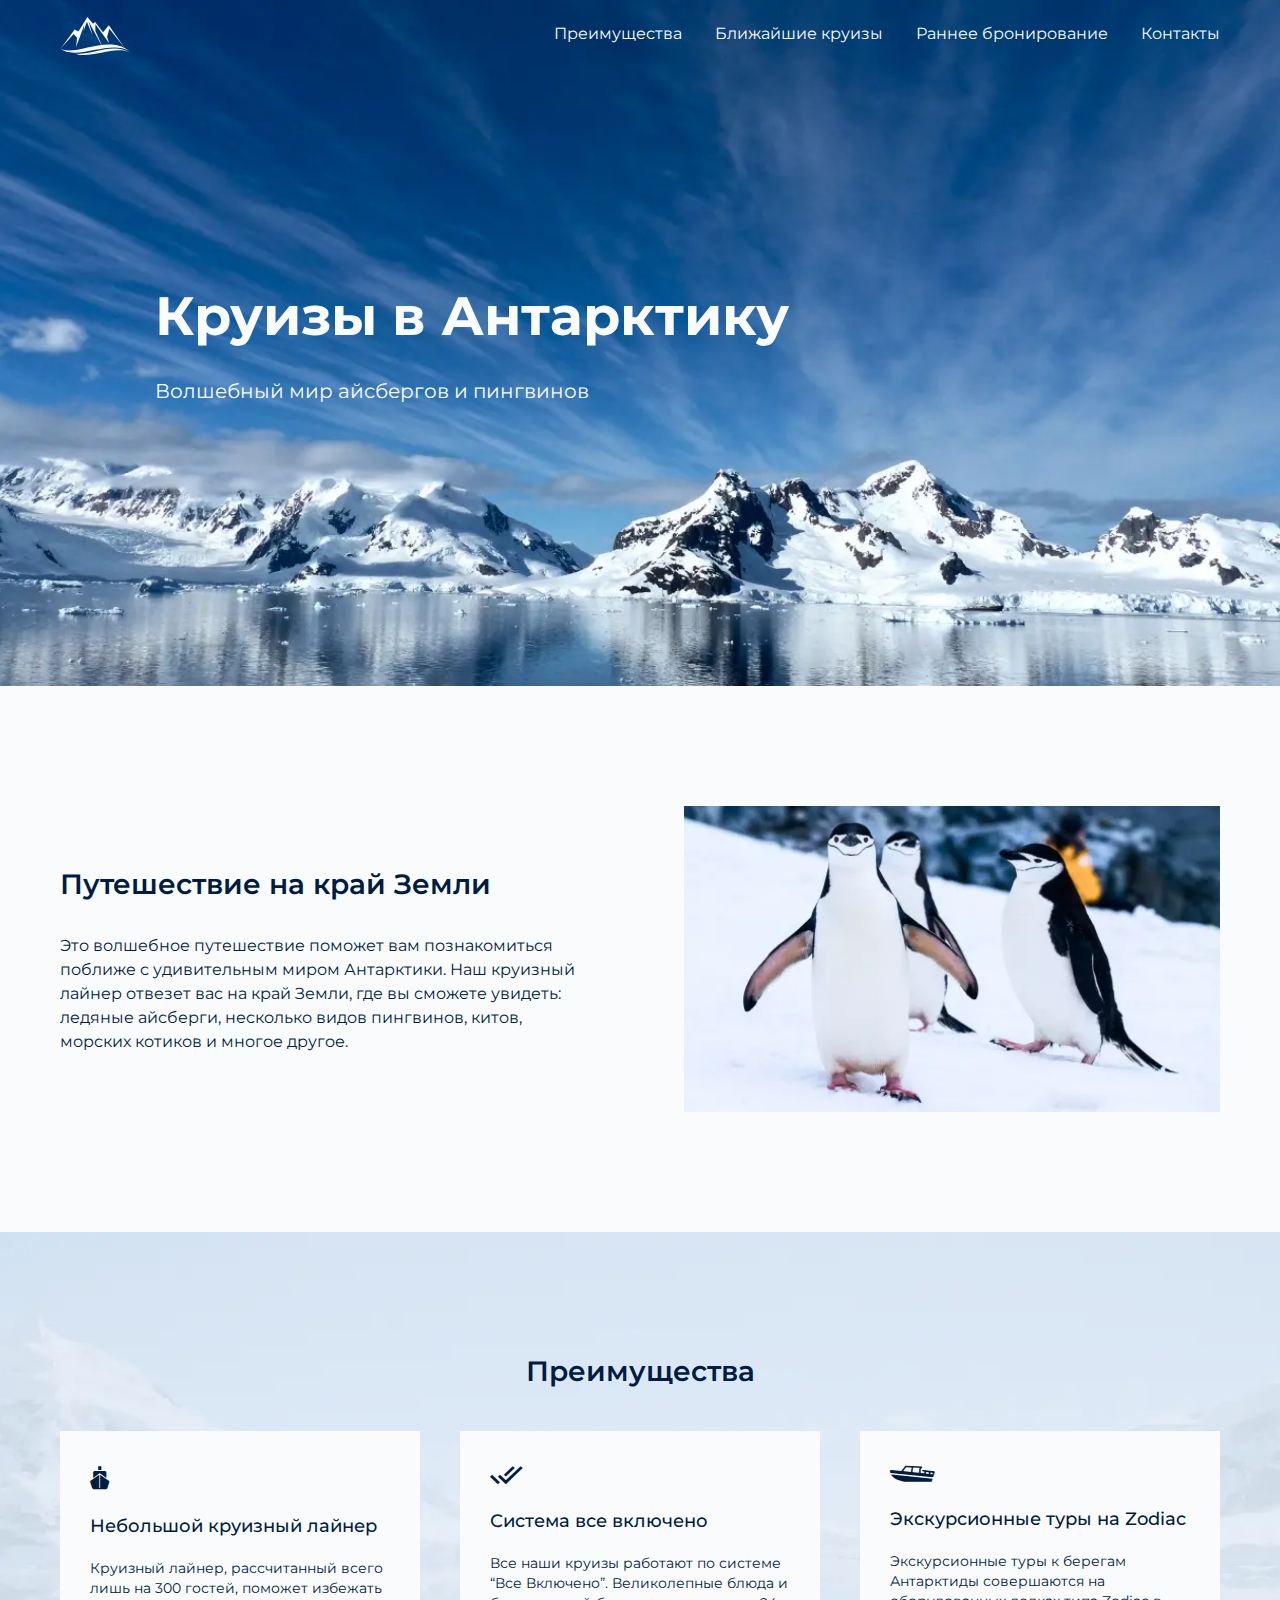
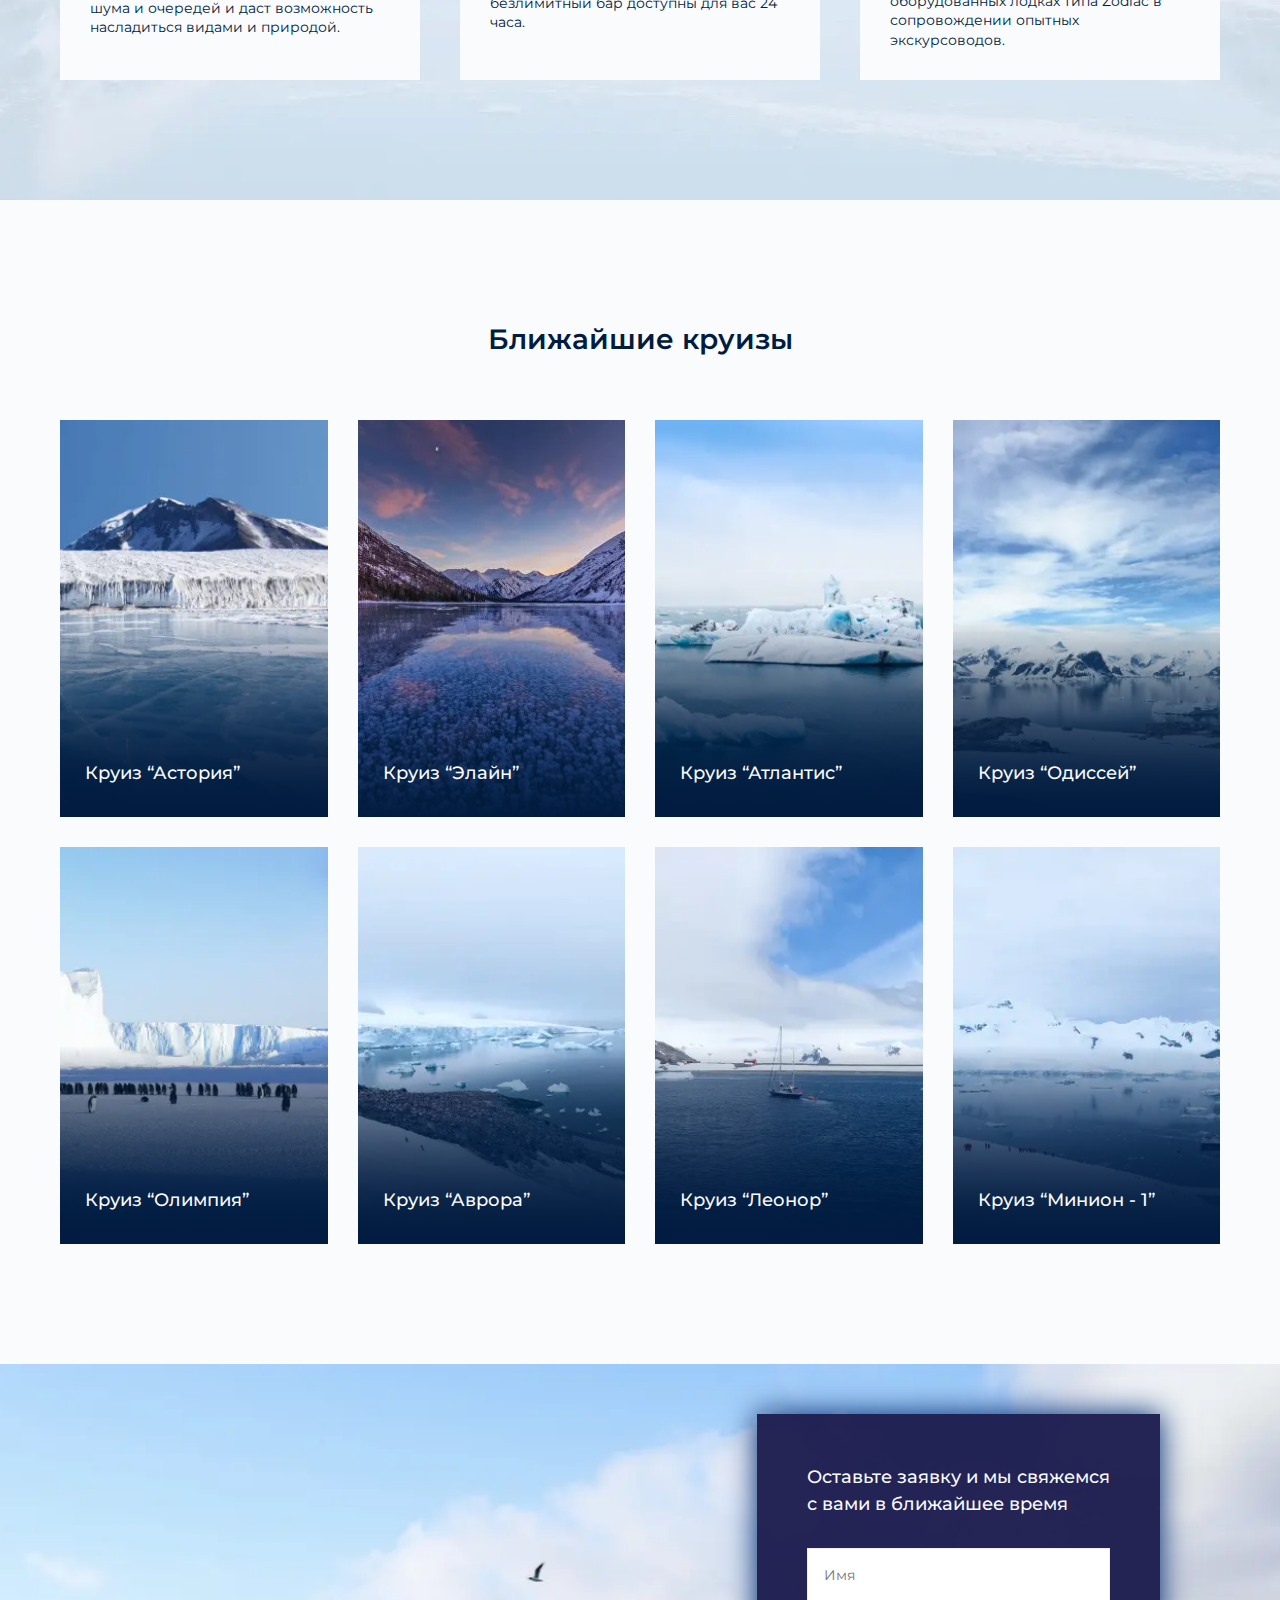
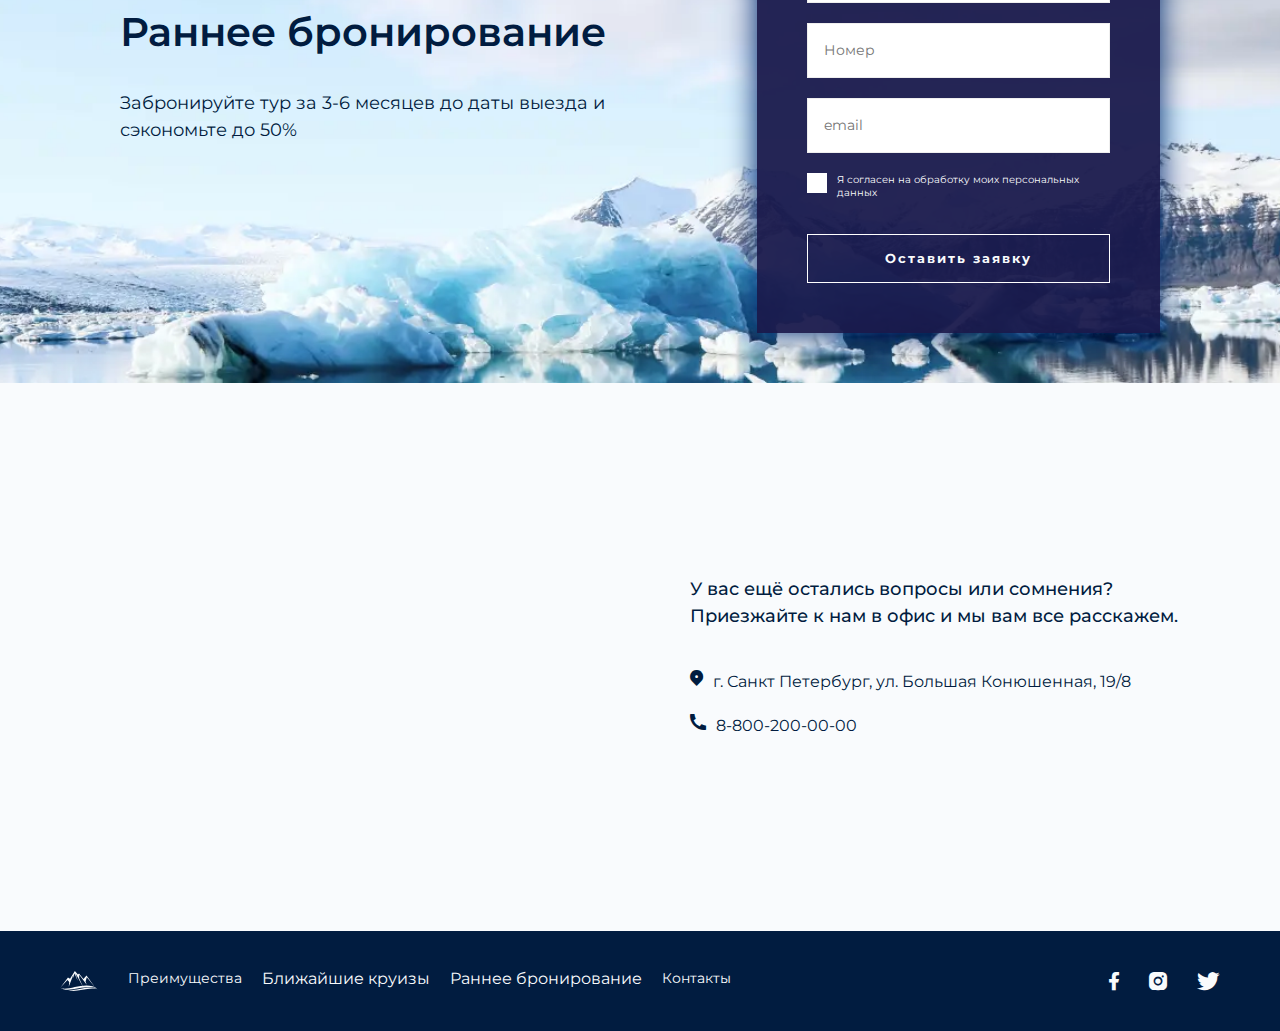
==== commit 579ebdb9: "Add files via upload" ====
--- a/home.html
+++ b/home.html
@@ -8,8 +8,8 @@
 	<!-- <style>body{opacity: 0;}</style> -->
 	<link rel="preconnect" href="https://fonts.googleapis.com">
 	<link rel="preconnect" href="https://fonts.gstatic.com" crossorigin>
-	<link href="https://fonts.googleapis.com/css2?family=Montserrat:wght@400;500;600;700&display=swap&_v=20220111172342" rel="stylesheet">
-	<link rel="stylesheet" href="css/style.min.css?_v=20220111172342">
+	<link href="https://fonts.googleapis.com/css2?family=Montserrat:wght@400;500;600;700&display=swap&_v=20220111201038" rel="stylesheet">
+	<link rel="stylesheet" href="css/style.min.css?_v=20220111201038">
 	<link rel="shortcut icon" href="favicon.ico">
 	<!-- <meta name="robots" content="noindex, nofollow"> -->
 	<meta name="viewport" content="width=device-width, initial-scale=1.0">
@@ -17,7 +17,7 @@
 
 <body>
 	<div class="wrapper">
-		<header class="header">
+		<header data-scroll='300' data-scroll-show class="header">
 			<div class="header__container">
 				<a href="#" class="header__logo"><img src="img/icons/logo.svg" alt="logotip"></a>
 				<div class="header__menu menu">
@@ -25,10 +25,13 @@
 					<nav class="menu__body">
 						<a href="#" class="menu__logo menu__logo_none"><img src="img/icons/logo2.svg" alt=""></a>
 						<ul class="menu__list">
-							<li class="menu__item"><a href="#" class="menu__link">Преимущества </a></li>
-							<li class="menu__item"><a href="#" class="menu__link">Направления</a></li>
-							<li class="menu__item"><a href="#" class="menu__link">Ближайшие круизы</a></li>
-							<li class="menu__item"><a href="#" class="menu__link">Контакты</a></li>
+							<li class="menu__item"><a href="#" data-goto=".price" class="menu__link">Преимущества </a></li>
+							<li class="menu__item"><a href="#" data-goto=".cruise" class="menu__link">Ближайшие
+									круизы</a></li>
+							<li class="menu__item">
+								<a href="#" data-goto=".reservation" class="menu__link">Раннее бронирование</a>
+							</li>
+							<li class="menu__item"><a href="#" data-goto=".info" class="menu__link">Контакты</a></li>
 						</ul>
 					</nav>
 				</div>
@@ -285,16 +288,17 @@
 					<a href="#" class="footer__logo"><img src="img/footer-logo.svg" alt="footer-logo"></a>
 					<ul class="footer__menu">
 						<li class="footer__list">
-							<a href="" class="footer__link">Преимущества </a>
+							<a href="" data-goto=".price" class="footer__link">Преимущества </a>
 						</li>
 						<li class="footer__list">
-							<a href="" class="footer__link">Направления</a>
+							<a href="#" data-goto=".cruise" class="menu__link">Ближайшие
+								круизы</a>
 						</li>
 						<li class="footer__list">
-							<a href="" class="footer__link">Ближайшие круизы</a>
+							<a href="#" data-goto=".reservation" class="menu__link">Раннее бронирование</a>
 						</li>
 						<li class="footer__list">
-							<a href="" class="footer__link">Контакты</a>
+							<a href="" data-goto=".info" class="footer__link">Контакты</a>
 						</li>
 					</ul>
 				</div>
@@ -318,7 +322,7 @@
 </div>
  -->
 
-	<script src="js/app.min.js?_v=20220111172342"></script>
+	<script src="js/app.min.js?_v=20220111201038"></script>
 </body>
 
 </html>--- a/css/style.min.css
+++ b/css/style.min.css
@@ -1 +1 @@
-@charset "UTF-8";@font-face{font-family:icons;font-display:swap;src:url(../fonts/icons.woff2) format("woff2"),url(../fonts/icons.woff) format("woff");font-weight:400;font-style:normal}[class*=_icon-]:before{font-family:icons;font-style:normal;font-weight:400;font-variant:normal;text-transform:none;line-height:1;-webkit-font-smoothing:antialiased;-moz-osx-font-smoothing:grayscale}[class*=_icon-]:before{display:block}._icon-chek:before{content:"\e900";font-size:1.125rem}._icon-facebook:before{content:"\e901";color:#f9fbfd}._icon-inst:before{content:"\e902";color:#f9fbfd}._icon-map:before{content:"\e903"}._icon-ship:before{content:"\e904";font-size:1.4375rem}._icon-ship01:before{font-size:1rem;content:"\e905"}._icon-tel:before{content:"\e906"}._icon-twitter:before{content:"\e907";color:#f9fbfd}*{padding:0;margin:0;border:0}*,:after,:before{-webkit-box-sizing:border-box;box-sizing:border-box}body,html{height:100%;min-width:320px}body{color:#011c40;line-height:1;font-family:Montserrat;font-size:.875rem;-ms-text-size-adjust:100%;-moz-text-size-adjust:100%;-webkit-text-size-adjust:100%;-webkit-font-smoothing:antialiased;-moz-osx-font-smoothing:grayscale}button,input,textarea{font-family:Montserrat;font-size:inherit}button{cursor:pointer;color:inherit;background-color:inherit}a{color:inherit}a:link,a:visited{text-decoration:none}a:hover{text-decoration:none}ul li{list-style:none}img{vertical-align:top}h1,h2,h3,h4,h5,h6{font-weight:inherit;font-size:inherit}body{background-color:#f9fbfd}.wrapper{min-height:100%;display:-webkit-box;display:-ms-flexbox;display:flex;-webkit-box-orient:vertical;-webkit-box-direction:normal;-ms-flex-direction:column;flex-direction:column;overflow:hidden}.wrapper>main{-webkit-box-flex:1;-ms-flex:1 1 auto;flex:1 1 auto}.wrapper>*{min-width:0}[class*=__container]{max-width:72.5rem;-webkit-box-sizing:content-box;box-sizing:content-box;margin:0 auto;padding:0 .9375rem}.button{-webkit-transition:all .4s ease 0s;-o-transition:all .4s ease 0s;transition:all .4s ease 0s;display:-webkit-inline-box;display:-ms-inline-flexbox;display:inline-flex;padding:0 0;border:1px solid #fff;padding:14px;text-align:center;font-weight:700;font-size:13px;letter-spacing:2px;line-height:150%;-webkit-box-align:center;-ms-flex-align:center;align-items:center;-webkit-box-pack:center;-ms-flex-pack:center;justify-content:center}.button:hover{background:#f9fbfd;color:#011c40}.button._fw{width:100%}input[type=email],input[type=tel],input[type=text],textarea{-webkit-appearance:none;-moz-appearance:none;appearance:none}.input{outline:0;border-radius:0!important;width:100%;display:block;padding:16px;font-size:14px;line-height:150%;border:1px solid #eee}textarea.input{resize:none;padding:0 0}.checkbox{position:relative}.checkbox:not(:last-child){margin-bottom:.3125em}.checkbox__input{position:absolute;width:0;height:0;opacity:0}.checkbox__input:checked+.checkbox__label::after{-webkit-transform:scale(1);-ms-transform:scale(1);transform:scale(1)}.checkbox__label{cursor:pointer;display:-webkit-inline-box;display:-ms-inline-flexbox;display:inline-flex;-webkit-box-align:center;-ms-flex-align:center;align-items:center;position:relative;gap:10px}.checkbox__label::after{content:"";background:url(../img/icons/cheked.svg) no-repeat;position:absolute;width:100%;height:100%;-webkit-transform:scale(0);-ms-transform:scale(0);transform:scale(0);top:6px;left:4px;-webkit-transition:all .3s ease 0s;-o-transition:all .3s ease 0s;transition:all .3s ease 0s}.checkbox__label:before{content:"";-ms-flex-item-align:start;align-self:flex-start;-webkit-box-flex:0;-ms-flex:0 0 20px;flex:0 0 20px;background:#fff;width:20px;height:20px}[class*=-ibg]{position:relative}[class*=-ibg] img{position:absolute;width:100%;height:100%;top:0;left:0;-o-object-fit:cover;object-fit:cover}[class*=-ibg_contain] img{-o-object-fit:contain;object-fit:contain}.title{line-height:140%;color:#011c40;font-weight:600}.text{color:#011c40;line-height:150%;font-size:1rem}.header{width:100%;position:absolute;top:0;left:0;color:#f9fbfd;z-index:50}.header__container{display:-webkit-box;display:-ms-flexbox;display:flex;-webkit-box-align:center;-ms-flex-align:center;align-items:center;-webkit-box-pack:justify;-ms-flex-pack:justify;justify-content:space-between;padding-top:10px;padding-bottom:10px;gap:20px}.header__logo{-webkit-transition:all .3s ease 0s;-o-transition:all .3s ease 0s;transition:all .3s ease 0s}.header__logo:hover{-webkit-transform:scale(1.08);-ms-transform:scale(1.08);transform:scale(1.08)}.menu__logo{-webkit-transform:scale(1.7);-ms-transform:scale(1.7);transform:scale(1.7);position:absolute;top:30px;left:35px}.menu__logo_none{display:none}.menu__list{display:-webkit-box;display:-ms-flexbox;display:flex;-ms-flex-wrap:wrap;flex-wrap:wrap;row-gap:10px;-webkit-box-align:center;-ms-flex-align:center;align-items:center}.menu__link::after{-webkit-transition:all .3s ease 0s;-o-transition:all .3s ease 0s;transition:all .3s ease 0s;content:"";display:block;height:1.5px;width:100%;background-color:#f9fbfd;margin-top:2px;-webkit-transform:scale(0);-ms-transform:scale(0);transform:scale(0)}.icon-menu{display:none}.footer{color:#f9fbfd;background:#011c40}.footer__container{padding-top:40px;padding-bottom:40px;display:-webkit-box;display:-ms-flexbox;display:flex;-webkit-box-pack:justify;-ms-flex-pack:justify;justify-content:space-between;gap:30px}.footer__body{display:-webkit-box;display:-ms-flexbox;display:flex;gap:30px;-webkit-box-align:center;-ms-flex-align:center;align-items:center}.footer__logo{-webkit-transition:all .3s ease 0s;-o-transition:all .3s ease 0s;transition:all .3s ease 0s}.footer__logo:hover{-webkit-transform:scale(1.1);-ms-transform:scale(1.1);transform:scale(1.1)}.footer__menu{display:-webkit-box;display:-ms-flexbox;display:flex;-webkit-column-gap:20px;-moz-column-gap:20px;column-gap:20px;-ms-flex-wrap:wrap;flex-wrap:wrap;row-gap:10px}.footer__link::after{-webkit-transition:all .3s ease 0s;-o-transition:all .3s ease 0s;transition:all .3s ease 0s;content:"";display:block;height:1.5px;width:100%;background-color:#f9fbfd;margin-top:2px;-webkit-transform:scale(0);-ms-transform:scale(0);transform:scale(0)}.footer__icons{display:-webkit-box;display:-ms-flexbox;display:flex;-webkit-column-gap:30px;-moz-column-gap:30px;column-gap:30px;line-height:1.3;-webkit-box-align:center;-ms-flex-align:center;align-items:center}.footer__icon{font-size:1.125rem;-webkit-transition:all .3s ease 0s;-o-transition:all .3s ease 0s;transition:all .3s ease 0s}.footer__icon:hover{-webkit-transform:scale(1.08);-ms-transform:scale(1.08);transform:scale(1.08)}.antarctica{color:#f9fbfd}.antarctica__container{position:relative;z-index:10}.antarctica__body{display:-ms-grid;display:grid;gap:30px}.antarctica__title{line-height:1.22222;font-weight:700}.antarctica__text{line-height:1.22222}.travel__container{display:-webkit-box;display:-ms-flexbox;display:flex;-webkit-box-pack:justify;-ms-flex-pack:justify;justify-content:space-between;-webkit-box-align:center;-ms-flex-align:center;align-items:center;row-gap:30px}.travel__body{display:-webkit-box;display:-ms-flexbox;display:flex;-webkit-box-orient:vertical;-webkit-box-direction:normal;-ms-flex-direction:column;flex-direction:column;-webkit-box-pack:center;-ms-flex-pack:center;justify-content:center;-webkit-box-flex:1;-ms-flex:1 1 50%;flex:1 1 50%}.travel__title:not(:last-child){margin-bottom:30px}.travel__picture{-webkit-box-flex:1;-ms-flex:1 1 50%;flex:1 1 50%}.travel__img{padding:0 0 57% 0;overflow:hidden}.travel__img img{-webkit-transition:all 1s ease 0s;-o-transition:all 1s ease 0s;transition:all 1s ease 0s}.no-webp .price{background:url(../img/price.jpg) center/cover no-repeat}.price__title{text-align:center}.price__item{display:-webkit-box;display:-ms-flexbox;display:flex;-webkit-box-pack:justify;-ms-flex-pack:justify;justify-content:space-between;gap:40px}._open-price.item-price{color:#f9fbfd;background-color:#011c40;-webkit-box-shadow:0 0 7px 2px rgba(6,95,163,.56);box-shadow:0 0 7px 2px rgba(6,95,163,.56)}.item-price{-webkit-transition:all .3s ease 0s;-o-transition:all .3s ease 0s;transition:all .3s ease 0s;-webkit-box-flex:1;-ms-flex:1 1 33.333%;flex:1 1 33.333%;background-color:#f9fbfd;padding:35px 30px 30px 30px}.item-price__icon:not(:last-child){margin-bottom:25px}.item-price__title{font-weight:500;font-size:18px;line-height:140%}.item-price__title:not(:last-child){margin-bottom:20px}.item-price__text{font-weight:400;font-size:14px;line-height:140%}.cruise{color:#f9fbfd}.cruise__title{text-align:center}.cruise__items{display:-ms-grid;display:grid;gap:30px;-ms-grid-columns:(1fr)[4];grid-template-columns:repeat(4,1fr)}._open-cruise .body-cruise{-webkit-transition:all .5s ease 0s;-o-transition:all .5s ease 0s;transition:all .5s ease 0s;left:0}._open-cruise .items-cruise{-webkit-box-shadow:0 0 7px 4px rgba(6,95,163,.6);box-shadow:0 0 7px 4px rgba(6,95,163,.6)}.items-cruise{-webkit-transition:all .3s ease-in 0s;-o-transition:all .3s ease-in 0s;transition:all .3s ease-in 0s;position:relative;overflow:hidden}.items-cruise::before{content:"";width:100%;height:100%;position:absolute;background:-webkit-gradient(linear,left top,left bottom,color-stop(50%,rgba(1,28,64,0)),to(#011c40));background:-o-linear-gradient(top,rgba(1,28,64,0) 50%,#011c40 100%);background:linear-gradient(180deg,rgba(1,28,64,0) 50%,#011c40 100%);z-index:1}.items-cruise__title{font-weight:500;font-size:18px;line-height:150%;position:absolute;bottom:30px;left:25px;z-index:1}.body-cruise{display:-webkit-box;display:-ms-flexbox;display:flex;-webkit-box-orient:vertical;-webkit-box-direction:normal;-ms-flex-direction:column;flex-direction:column;-webkit-transition:all .6s ease-in 0s;-o-transition:all .6s ease-in 0s;transition:all .6s ease-in 0s;position:relative;width:100%;height:100%;top:0;left:-120%;background-color:#011c40;padding:25px 25px 25px;z-index:2}.body-cruise__title{font-weight:500;font-size:18px;line-height:150%}.body-cruise__title:not(:last-child){margin-bottom:15px}.body-cruise__subtitle{font-weight:500;font-size:14px;line-height:140%}.body-cruise__subtitle:not(:last-child){margin-bottom:5px}.body-cruise__text{color:#d8d8d9;font-weight:400;font-size:14px;line-height:140%;-webkit-box-flex:1;-ms-flex:1 1 auto;flex:1 1 auto}.body-cruise__text:not(:last-child){margin-bottom:13px}.body-cruise__btn{margin-top:10px;font-weight:600;font-size:14px;line-height:150%;color:#f9fbfd;background-color:#011c40;padding:12px 46px;display:-webkit-inline-box;display:-ms-inline-flexbox;display:inline-flex;-webkit-transition:all .35s ease 0s;-o-transition:all .35s ease 0s;transition:all .35s ease 0s;border:1px solid #fff;-webkit-box-align:center;-ms-flex-align:center;align-items:center;-webkit-box-pack:center;-ms-flex-pack:center;justify-content:center}.body-cruise__btn:hover{background-color:#f9fbfd;color:#011c40;-webkit-box-shadow:0 0 5em .5em rgba(50,50,150,.5);box-shadow:0 0 5em .5em rgba(50,50,150,.5)}.no-webp .reservation{background:url(../img/rezerv.jpg) center/cover no-repeat}.reservation__container{display:-webkit-box;display:-ms-flexbox;display:flex;-webkit-box-align:center;-ms-flex-align:center;align-items:center;-webkit-column-gap:20px;-moz-column-gap:20px;column-gap:20px;-webkit-box-pack:center;-ms-flex-pack:center;justify-content:center;padding-top:50px;padding-bottom:50px}.reservation__body{max-width:493px}.reservation__title:not(:last-child){margin-bottom:30px}.reservation__text{line-height:150%;color:#011c40}.reservation__form{background-color:#011c40;background:rgba(25,25,76,.95);-webkit-box-shadow:0 0 28px 1px #022c72;box-shadow:0 0 28px 1px #022c72;max-width:403px;padding:50px}.form-reservation{color:#f9fbfd}.form-reservation__title{font-weight:500;font-size:18px;line-height:150%}.form-reservation__title:not(:last-child){margin-bottom:30px}.form-reservation__button{margin-top:10px}.form{display:-webkit-box;display:-ms-flexbox;display:flex;-webkit-box-orient:vertical;-webkit-box-direction:normal;-ms-flex-direction:column;flex-direction:column;gap:20px}.checkbox__text{font-weight:400;font-size:10px;line-height:130%}.info{color:#011c40}.info__container{display:-ms-grid;display:grid;-webkit-box-align:center;-ms-flex-align:center;align-items:center;-webkit-box-pack:justify;-ms-flex-pack:justify;justify-content:space-between;-ms-grid-columns:(1fr)[2];grid-template-columns:repeat(2,1fr)}.info__map{width:100%}.info__body{display:-webkit-box;display:-ms-flexbox;display:flex;-webkit-box-orient:vertical;-webkit-box-direction:normal;-ms-flex-direction:column;flex-direction:column;max-width:500px}.info__text{font-weight:500;font-size:18px;line-height:150%}.info__text:not(:last-child){margin-bottom:40px}.info__city{display:-webkit-box;display:-ms-flexbox;display:flex;gap:10px;font-size:16px;line-height:150%}.info__city:not(:last-child){margin-bottom:20px}.info__tel{display:-webkit-box;display:-ms-flexbox;display:flex;gap:10px;font-size:16px;line-height:150%}.map{width:100%;min-height:306px}@media (min-width:72.5em){.title{font-size:1.75rem}.header__container{min-height:5.0625rem}.menu__link{font-size:1rem}.footer__icons{font-size:1rem}.antarctica{padding-top:17.6875rem}.antarctica{padding-bottom:17.6875rem}.antarctica__body{padding-left:5.9375rem}.antarctica__title{font-size:3.375rem}.antarctica__text{font-size:1.25rem}.travel:not(:last-child){margin-bottom:7.5rem}.travel{margin-top:7.5rem}.travel__container{-webkit-column-gap:5.5rem;-moz-column-gap:5.5rem;column-gap:5.5rem}.price:not(:last-child){margin-bottom:7.5rem}.price{padding-top:7.5rem}.price{padding-bottom:7.5rem}.price__item{gap:2.5rem}.cruise{margin-bottom:7.5rem}.reservation{margin-bottom:7.5rem}.reservation__container{-webkit-column-gap:9rem;-moz-column-gap:9rem;column-gap:9rem}.info__container{-webkit-column-gap:6.25rem;-moz-column-gap:6.25rem;column-gap:6.25rem}}@media (min-width:74.375em){.menu__list{-webkit-column-gap:2.0625rem;-moz-column-gap:2.0625rem;column-gap:2.0625rem}.price__title:not(:last-child){margin-bottom:2.5rem}.reservation__title{font-size:2.5rem}.reservation__text{font-size:1.125rem}.info{margin-bottom:7.5rem}}@media (min-width:50em){.cruise__title:not(:last-child){margin-bottom:3.75rem}}@media (max-width:49em){.reservation__container{-ms-flex-wrap:wrap;flex-wrap:wrap;row-gap:60px}.reservation__body{text-align:center}.reservation__form{max-width:500px}}@media (max-width:20em){.title{font-size:1.5rem}.header__container{min-height:3.5625rem}.menu__list{-webkit-column-gap:1.4375rem;-moz-column-gap:1.4375rem;column-gap:1.4375rem}.antarctica{padding-top:11.25rem}.antarctica{padding-bottom:11.25rem}.antarctica__title{font-size:2rem}.antarctica__text{font-size:1rem}.travel:not(:last-child){margin-bottom:3.75rem}.travel{margin-top:3.75rem}.price:not(:last-child){margin-bottom:3.75rem}.price{padding-top:3.75rem}.price{padding-bottom:3.75rem}.price__title:not(:last-child){margin-bottom:1.25rem}.price__item{gap:1.875rem}.cruise{margin-bottom:3.75rem}.cruise__title:not(:last-child){margin-bottom:1.25rem}.reservation{margin-bottom:3.75rem}.reservation__title{font-size:1.5rem}.reservation__text{font-size:1rem}.info{margin-bottom:4.0625rem}}@media (max-width:67.125em){.cruise__items{-ms-grid-columns:(1fr)[3];grid-template-columns:repeat(3,1fr)}}@media (max-width:62.375em){.footer__icons{font-size:.75rem}}@media (max-width:61.99875em){.antarctica__body{padding-left:0}.travel__container{-webkit-column-gap:1.875rem;-moz-column-gap:1.875rem;column-gap:1.875rem}.reservation__container{-webkit-column-gap:1.25rem;-moz-column-gap:1.25rem;column-gap:1.25rem}.reservation__title:not(:last-child){margin-bottom:25px}.info__container{-webkit-column-gap:1.875rem;-moz-column-gap:1.875rem;column-gap:1.875rem}}@media (max-width:61.99875em) and (max-width:20em){.reservation__container{padding-top:3.75rem}.reservation__container{padding-bottom:3.75rem}}@media (max-width:53.0625em){.travel__container{-ms-flex-wrap:wrap;flex-wrap:wrap}}@media (max-width:52.875em){.cruise__items{-ms-grid-columns:(1fr)[2];grid-template-columns:repeat(2,1fr)}}@media (max-width:47.99875em){.lock body{overflow:hidden;-ms-touch-action:none;touch-action:none}.menu__logo_none{display:-webkit-inline-box;display:-ms-inline-flexbox;display:inline-flex}.menu__body{padding:100px 15px 65px 15px;position:fixed;overflow:auto;height:120%;width:100%;top:0;left:-100%;-webkit-transition:left .3s ease 0s;-o-transition:left .3s ease 0s;transition:left .3s ease 0s;background-color:#f9fbfd;text-align:left}.menu-open .menu__body{left:0}.menu__list{display:-webkit-box;display:-ms-flexbox;display:flex;-webkit-box-orient:vertical;-webkit-box-direction:normal;-ms-flex-direction:column;flex-direction:column;-webkit-box-align:start;-ms-flex-align:start;align-items:start}.menu__link{color:#011c40;font-weight:500;font-size:2.1875rem}.icon-menu{display:block;position:relative;width:30px;height:18px;cursor:pointer;z-index:5}.icon-menu span,.icon-menu::after,.icon-menu::before{content:"";-webkit-transition:all .3s ease 0s;-o-transition:all .3s ease 0s;transition:all .3s ease 0s;left:0;position:absolute;width:100%;height:2px;background-color:#f9fbfd}.menu-open .icon-menu span,.menu-open .icon-menu::after,.menu-open .icon-menu::before{background-color:#011c40}.icon-menu::before{top:0}.icon-menu::after{bottom:0}.icon-menu span{top:calc(50% - 1px)}.menu-open .icon-menu span{-webkit-transform:scale(0);-ms-transform:scale(0);transform:scale(0)}.menu-open .icon-menu::before{-webkit-transform:rotate(-45deg);-ms-transform:rotate(-45deg);transform:rotate(-45deg);top:calc(50% - 1px)}.menu-open .icon-menu::after{-webkit-transform:rotate(45deg);-ms-transform:rotate(45deg);transform:rotate(45deg);bottom:calc(50% - 1px)}.footer__container{display:-webkit-box;display:-ms-flexbox;display:flex;-webkit-box-orient:vertical;-webkit-box-direction:normal;-ms-flex-direction:column;flex-direction:column;row-gap:50px}.footer__body{-webkit-box-orient:vertical;-webkit-box-direction:normal;-ms-flex-direction:column;flex-direction:column;-webkit-box-align:start;-ms-flex-align:start;align-items:start}.footer__menu{-webkit-box-orient:vertical;-webkit-box-direction:normal;-ms-flex-direction:column;flex-direction:column;row-gap:20px;font-size:1.125rem}.travel__title:not(:last-child){margin-bottom:15px}.price__item{-ms-flex-wrap:wrap;flex-wrap:wrap}.item-price{-webkit-box-flex:1;-ms-flex:1 1 100%;flex:1 1 100%}.reservation__form{padding:40px 30px}}@media (max-width:47.99875em) and (max-width:20em){.menu__list{row-gap:1.875rem}}@media (max-width:34.75em){.info__container{row-gap:40px;display:-webkit-box;display:-ms-flexbox;display:flex;-webkit-box-orient:vertical;-webkit-box-direction:reverse;-ms-flex-direction:column-reverse;flex-direction:column-reverse}}@media (max-width:33.75em){.cruise__items{-ms-grid-columns:(1fr)[1];grid-template-columns:repeat(1,1fr)}}@media (max-width:29.99875em){.input{padding:10px}.menu__link{font-size:1.5625rem}.reservation__container{row-gap:30px}.form-reservation__title{text-align:center}.info__text:not(:last-child){margin-bottom:15px}}@media (min-width:20em) and (max-width:72.5em){.title{font-size:clamp(1.5rem ,1.4047619048rem + .4761904762vw ,1.75rem)}.header__container{min-height:clamp(3.5625rem ,2.9910714286rem + 2.8571428571vw ,5.0625rem)}.antarctica{padding-top:clamp(11.25rem ,8.7976190476rem + 12.2619047619vw ,17.6875rem)}.antarctica{padding-bottom:clamp(11.25rem ,8.7976190476rem + 12.2619047619vw ,17.6875rem)}.antarctica__title{font-size:clamp(2rem ,1.4761904762rem + 2.619047619vw ,3.375rem)}.antarctica__text{font-size:clamp(1rem ,.9047619048rem + .4761904762vw ,1.25rem)}.travel:not(:last-child){margin-bottom:clamp(3.75rem ,2.3214285714rem + 7.1428571429vw ,7.5rem)}.travel{margin-top:clamp(3.75rem ,2.3214285714rem + 7.1428571429vw ,7.5rem)}.price:not(:last-child){margin-bottom:clamp(3.75rem ,2.3214285714rem + 7.1428571429vw ,7.5rem)}.price{padding-top:clamp(3.75rem ,2.3214285714rem + 7.1428571429vw ,7.5rem)}.price{padding-bottom:clamp(3.75rem ,2.3214285714rem + 7.1428571429vw ,7.5rem)}.price__item{gap:clamp(1.875rem ,1.6369047619rem + 1.1904761905vw ,2.5rem)}.cruise{margin-bottom:clamp(3.75rem ,2.3214285714rem + 7.1428571429vw ,7.5rem)}.reservation{margin-bottom:clamp(3.75rem ,2.3214285714rem + 7.1428571429vw ,7.5rem)}}@media (max-width:47.99875em) and (min-width:48.06125em){.menu__list{row-gap:3.75rem}}@media (max-width:47.99875em) and (min-width:20em) and (max-width:48.06125em){.menu__list{row-gap:clamp(1.875rem ,.5386375785rem + 6.6818121074vw ,3.75rem)}}@media (min-width:20em) and (max-width:74.375em){.menu__list{-webkit-column-gap:clamp(1.4375rem ,1.2076149425rem + 1.1494252874vw ,2.0625rem);-moz-column-gap:clamp(1.4375rem ,1.2076149425rem + 1.1494252874vw ,2.0625rem);column-gap:clamp(1.4375rem ,1.2076149425rem + 1.1494252874vw ,2.0625rem)}.price__title:not(:last-child){margin-bottom:clamp(1.25rem ,.7902298851rem + 2.2988505747vw ,2.5rem)}.reservation__title{font-size:clamp(1.5rem ,1.132183908rem + 1.8390804598vw ,2.5rem)}.reservation__text{font-size:clamp(1rem ,.9540229885rem + .2298850575vw ,1.125rem)}.info{margin-bottom:clamp(4.0625rem ,2.7981321839rem + 6.3218390805vw ,7.5rem)}}@media (min-width:48.0625em) and (max-width:72.5em){.menu__link{font-size:clamp(.875rem ,.6291560102rem + .5115089514vw ,1rem)}}@media (min-width:62.375em) and (max-width:72.5em){.footer__icons{font-size:clamp(.75rem ,-.7901234568rem + 2.4691358025vw ,1rem)}}@media (min-width:61.99875em) and (max-width:72.5em){.antarctica__body{padding-left:clamp(0 ,-35.0546437924rem + 56.5408879895vw ,5.9375rem)}.travel__container{-webkit-column-gap:clamp(1.875rem ,-19.5267825259rem + 34.5197000357vw ,5.5rem);-moz-column-gap:clamp(1.875rem ,-19.5267825259rem + 34.5197000357vw ,5.5rem);column-gap:clamp(1.875rem ,-19.5267825259rem + 34.5197000357vw ,5.5rem)}.reservation__container{-webkit-column-gap:clamp(1.25rem ,-44.5055350554rem + 73.8007380074vw ,9rem);-moz-column-gap:clamp(1.25rem ,-44.5055350554rem + 73.8007380074vw ,9rem);column-gap:clamp(1.25rem ,-44.5055350554rem + 73.8007380074vw ,9rem)}.info__container{-webkit-column-gap:clamp(1.875rem ,-23.9547375312rem + 41.6617069397vw ,6.25rem);-moz-column-gap:clamp(1.875rem ,-23.9547375312rem + 41.6617069397vw ,6.25rem);column-gap:clamp(1.875rem ,-23.9547375312rem + 41.6617069397vw ,6.25rem)}}@media (min-width:20em) and (max-width:50em){.cruise__title:not(:last-child){margin-bottom:clamp(1.25rem ,-.4166666667rem + 8.3333333333vw ,3.75rem)}}@media (max-width:61.99875em) and (min-width:74.375em){.reservation__container{padding-top:6.25rem}.reservation__container{padding-bottom:6.25rem}}@media (max-width:61.99875em) and (min-width:20em) and (max-width:74.375em){.reservation__container{padding-top:clamp(3.75rem ,2.8304597701rem + 4.5977011494vw ,6.25rem)}.reservation__container{padding-bottom:clamp(3.75rem ,2.8304597701rem + 4.5977011494vw ,6.25rem)}}@media (any-hover:hover){.menu__link:hover:after{-webkit-transform:scale(1);-ms-transform:scale(1);transform:scale(1)}.footer__link:hover:after{-webkit-transform:scale(1);-ms-transform:scale(1);transform:scale(1)}.travel__img img:hover{-webkit-transform:scale(1.05);-ms-transform:scale(1.05);transform:scale(1.05)}.item-price:hover{color:#f9fbfd;background-color:#011c40;-webkit-box-shadow:0 0 7px 2px rgba(6,95,163,.56);box-shadow:0 0 7px 2px rgba(6,95,163,.56)}.items-cruise:hover{-webkit-box-shadow:0 0 7px 4px rgba(6,95,163,.6);box-shadow:0 0 7px 4px rgba(6,95,163,.6)}.items-cruise:hover .body-cruise{-webkit-transition:all .5s ease 0s;-o-transition:all .5s ease 0s;transition:all .5s ease 0s;left:0}.info__city:hover{text-decoration:underline}.info__tel:hover{text-decoration:underline}}.webp .price{background:url(../img/price.webp) center/cover no-repeat}.webp .reservation{background:url(../img/rezerv.webp) center/cover no-repeat}+@charset "UTF-8";@font-face{font-family:icons;font-display:swap;src:url(../fonts/icons.woff2) format("woff2"),url(../fonts/icons.woff) format("woff");font-weight:400;font-style:normal}[class*=_icon-]:before{font-family:icons;font-style:normal;font-weight:400;font-variant:normal;text-transform:none;line-height:1;-webkit-font-smoothing:antialiased;-moz-osx-font-smoothing:grayscale}[class*=_icon-]:before{display:block}._icon-chek:before{content:"\e900";font-size:1.125rem}._icon-facebook:before{content:"\e901";color:#f9fbfd}._icon-inst:before{content:"\e902";color:#f9fbfd}._icon-map:before{content:"\e903"}._icon-ship:before{content:"\e904";font-size:1.4375rem}._icon-ship01:before{font-size:1rem;content:"\e905"}._icon-tel:before{content:"\e906"}._icon-twitter:before{content:"\e907";color:#f9fbfd}*{padding:0;margin:0;border:0}*,:after,:before{-webkit-box-sizing:border-box;box-sizing:border-box}body,html{height:100%;min-width:320px}body{color:#011c40;line-height:1;font-family:Montserrat;font-size:.875rem;-ms-text-size-adjust:100%;-moz-text-size-adjust:100%;-webkit-text-size-adjust:100%;-webkit-font-smoothing:antialiased;-moz-osx-font-smoothing:grayscale}button,input,textarea{font-family:Montserrat;font-size:inherit}button{cursor:pointer;color:inherit;background-color:inherit}a{color:inherit}a:link,a:visited{text-decoration:none}a:hover{text-decoration:none}ul li{list-style:none}img{vertical-align:top}h1,h2,h3,h4,h5,h6{font-weight:inherit;font-size:inherit}body{background-color:#f9fbfd}.wrapper{min-height:100%;display:-webkit-box;display:-ms-flexbox;display:flex;-webkit-box-orient:vertical;-webkit-box-direction:normal;-ms-flex-direction:column;flex-direction:column;overflow:hidden}.wrapper>main{-webkit-box-flex:1;-ms-flex:1 1 auto;flex:1 1 auto}.wrapper>*{min-width:0}[class*=__container]{max-width:72.5rem;-webkit-box-sizing:content-box;box-sizing:content-box;margin:0 auto;padding:0 .9375rem}.button{-webkit-transition:all .4s ease 0s;-o-transition:all .4s ease 0s;transition:all .4s ease 0s;display:-webkit-inline-box;display:-ms-inline-flexbox;display:inline-flex;padding:0 0;border:1px solid #fff;padding:14px;text-align:center;font-weight:700;font-size:13px;letter-spacing:2px;line-height:150%;-webkit-box-align:center;-ms-flex-align:center;align-items:center;-webkit-box-pack:center;-ms-flex-pack:center;justify-content:center}.button:hover{background:#f9fbfd;color:#011c40}.button._fw{width:100%}input[type=email],input[type=tel],input[type=text],textarea{-webkit-appearance:none;-moz-appearance:none;appearance:none}.input{outline:0;border-radius:0!important;width:100%;display:block;padding:16px;font-size:14px;line-height:150%;border:1px solid #eee}textarea.input{resize:none;padding:0 0}.checkbox{position:relative}.checkbox:not(:last-child){margin-bottom:.3125em}.checkbox__input{position:absolute;width:0;height:0;opacity:0}.checkbox__input:checked+.checkbox__label::after{-webkit-transform:scale(1);-ms-transform:scale(1);transform:scale(1)}.checkbox__label{cursor:pointer;display:-webkit-inline-box;display:-ms-inline-flexbox;display:inline-flex;-webkit-box-align:center;-ms-flex-align:center;align-items:center;position:relative;gap:10px}.checkbox__label::after{content:"";background:url(../img/icons/cheked.svg) no-repeat;position:absolute;width:100%;height:100%;-webkit-transform:scale(0);-ms-transform:scale(0);transform:scale(0);top:6px;left:4px;-webkit-transition:all .3s ease 0s;-o-transition:all .3s ease 0s;transition:all .3s ease 0s}.checkbox__label:before{content:"";-ms-flex-item-align:start;align-self:flex-start;-webkit-box-flex:0;-ms-flex:0 0 20px;flex:0 0 20px;background:#fff;width:20px;height:20px}[class*=-ibg]{position:relative}[class*=-ibg] img{position:absolute;width:100%;height:100%;top:0;left:0;-o-object-fit:cover;object-fit:cover}[class*=-ibg_contain] img{-o-object-fit:contain;object-fit:contain}.title{line-height:140%;color:#011c40;font-weight:600}.text{color:#011c40;line-height:150%;font-size:1rem}.header{width:100%;position:absolute;top:0;left:0;color:#f9fbfd;z-index:50}.header._header-scroll{position:fixed;background-color:rgba(1,28,64,.9);top:-200%}.header._header-show{-webkit-transition:top .3s ease 0s;-o-transition:top .3s ease 0s;transition:top .3s ease 0s;top:0}.header__container{display:-webkit-box;display:-ms-flexbox;display:flex;-webkit-box-align:center;-ms-flex-align:center;align-items:center;-webkit-box-pack:justify;-ms-flex-pack:justify;justify-content:space-between;padding-top:10px;padding-bottom:10px;gap:20px}.header__logo{-webkit-transition:all .3s ease 0s;-o-transition:all .3s ease 0s;transition:all .3s ease 0s}.header__logo:hover{-webkit-transform:scale(1.08);-ms-transform:scale(1.08);transform:scale(1.08)}.menu__logo{-webkit-transform:scale(1.7);-ms-transform:scale(1.7);transform:scale(1.7);position:absolute;top:30px;left:35px}.menu__logo_none{display:none}.menu__list{display:-webkit-box;display:-ms-flexbox;display:flex;-ms-flex-wrap:wrap;flex-wrap:wrap;row-gap:10px;-webkit-box-align:center;-ms-flex-align:center;align-items:center}.menu__link::after{-webkit-transition:all .3s ease 0s;-o-transition:all .3s ease 0s;transition:all .3s ease 0s;content:"";display:block;height:1.5px;width:100%;background-color:#f9fbfd;margin-top:2px;-webkit-transform:scale(0);-ms-transform:scale(0);transform:scale(0)}.icon-menu{display:none}.footer{color:#f9fbfd;background:#011c40}.footer__container{padding-top:40px;padding-bottom:40px;display:-webkit-box;display:-ms-flexbox;display:flex;-webkit-box-pack:justify;-ms-flex-pack:justify;justify-content:space-between;gap:30px}.footer__body{display:-webkit-box;display:-ms-flexbox;display:flex;gap:30px;-webkit-box-align:center;-ms-flex-align:center;align-items:center}.footer__logo{-webkit-transition:all .3s ease 0s;-o-transition:all .3s ease 0s;transition:all .3s ease 0s}.footer__logo:hover{-webkit-transform:scale(1.1);-ms-transform:scale(1.1);transform:scale(1.1)}.footer__menu{display:-webkit-box;display:-ms-flexbox;display:flex;-webkit-column-gap:20px;-moz-column-gap:20px;column-gap:20px;-ms-flex-wrap:wrap;flex-wrap:wrap;row-gap:10px}.footer__link::after{-webkit-transition:all .3s ease 0s;-o-transition:all .3s ease 0s;transition:all .3s ease 0s;content:"";display:block;height:1.5px;width:100%;background-color:#f9fbfd;margin-top:2px;-webkit-transform:scale(0);-ms-transform:scale(0);transform:scale(0)}.footer__icons{display:-webkit-box;display:-ms-flexbox;display:flex;-webkit-column-gap:30px;-moz-column-gap:30px;column-gap:30px;line-height:1.3;-webkit-box-align:center;-ms-flex-align:center;align-items:center}.footer__icon{font-size:1.125rem;-webkit-transition:all .3s ease 0s;-o-transition:all .3s ease 0s;transition:all .3s ease 0s}.footer__icon:hover{-webkit-transform:scale(1.095);-ms-transform:scale(1.095);transform:scale(1.095)}.antarctica{color:#f9fbfd}.antarctica__container{position:relative;z-index:10}.antarctica__body{display:-ms-grid;display:grid;gap:30px}.antarctica__title{line-height:1.22222;font-weight:700}.antarctica__text{line-height:1.22222}.travel__container{display:-webkit-box;display:-ms-flexbox;display:flex;-webkit-box-pack:justify;-ms-flex-pack:justify;justify-content:space-between;-webkit-box-align:center;-ms-flex-align:center;align-items:center;row-gap:30px}.travel__body{display:-webkit-box;display:-ms-flexbox;display:flex;-webkit-box-orient:vertical;-webkit-box-direction:normal;-ms-flex-direction:column;flex-direction:column;-webkit-box-pack:center;-ms-flex-pack:center;justify-content:center;-webkit-box-flex:1;-ms-flex:1 1 50%;flex:1 1 50%}.travel__title:not(:last-child){margin-bottom:30px}.travel__picture{-webkit-box-flex:1;-ms-flex:1 1 50%;flex:1 1 50%}.travel__img{padding:0 0 57% 0;overflow:hidden}.travel__img img{-webkit-transition:all 1s ease 0s;-o-transition:all 1s ease 0s;transition:all 1s ease 0s}.no-webp .price{background:url(../img/price.jpg) center/cover no-repeat}.price__title{text-align:center}.price__item{display:-webkit-box;display:-ms-flexbox;display:flex;-webkit-box-pack:justify;-ms-flex-pack:justify;justify-content:space-between;gap:40px;-ms-flex-wrap:wrap;flex-wrap:wrap}._open-price.item-price{color:#f9fbfd;background-color:#011c40;-webkit-box-shadow:0 0 7px 2px rgba(6,95,163,.56);box-shadow:0 0 7px 2px rgba(6,95,163,.56)}.item-price{-webkit-transition:all .3s ease 0s;-o-transition:all .3s ease 0s;transition:all .3s ease 0s;-webkit-box-flex:1;-ms-flex:1 1 300px;flex:1 1 300px;background-color:#f9fbfd;padding:35px 30px 30px 30px}.item-price__icon:not(:last-child){margin-bottom:25px}.item-price__title{font-weight:500;font-size:18px;line-height:140%}.item-price__title:not(:last-child){margin-bottom:20px}.item-price__text{font-weight:400;font-size:14px;line-height:140%}.cruise{color:#f9fbfd}.cruise__title{text-align:center}.cruise__items{display:-ms-grid;display:grid;gap:30px;-ms-grid-columns:(1fr)[4];grid-template-columns:repeat(4,1fr)}._open-cruise .body-cruise{-webkit-transition:all .5s ease 0s;-o-transition:all .5s ease 0s;transition:all .5s ease 0s;left:0}._open-cruise .items-cruise{-webkit-box-shadow:0 0 7px 4px rgba(6,95,163,.6);box-shadow:0 0 7px 4px rgba(6,95,163,.6)}.items-cruise{-webkit-transition:all .3s ease-in 0s;-o-transition:all .3s ease-in 0s;transition:all .3s ease-in 0s;position:relative;overflow:hidden}.items-cruise::before{content:"";width:100%;height:100%;position:absolute;background:-webkit-gradient(linear,left top,left bottom,color-stop(50%,rgba(1,28,64,0)),to(#011c40));background:-o-linear-gradient(top,rgba(1,28,64,0) 50%,#011c40 100%);background:linear-gradient(180deg,rgba(1,28,64,0) 50%,#011c40 100%);z-index:1}.items-cruise__title{font-weight:500;font-size:18px;line-height:150%;position:absolute;bottom:30px;left:25px;z-index:1}.body-cruise{display:-webkit-box;display:-ms-flexbox;display:flex;-webkit-box-orient:vertical;-webkit-box-direction:normal;-ms-flex-direction:column;flex-direction:column;-webkit-transition:all .6s ease-in 0s;-o-transition:all .6s ease-in 0s;transition:all .6s ease-in 0s;position:relative;width:100%;height:100%;top:0;left:-120%;background-color:#011c40;padding:25px 25px 25px;z-index:2}.body-cruise__title{font-weight:500;font-size:18px;line-height:150%}.body-cruise__title:not(:last-child){margin-bottom:15px}.body-cruise__subtitle{font-weight:500;font-size:14px;line-height:140%}.body-cruise__subtitle:not(:last-child){margin-bottom:5px}.body-cruise__text{color:#d8d8d9;font-weight:400;font-size:14px;line-height:140%;-webkit-box-flex:1;-ms-flex:1 1 auto;flex:1 1 auto}.body-cruise__text:not(:last-child){margin-bottom:13px}.body-cruise__btn{margin-top:10px;font-weight:600;font-size:14px;line-height:150%;color:#f9fbfd;background-color:#011c40;padding:12px 46px;display:-webkit-inline-box;display:-ms-inline-flexbox;display:inline-flex;-webkit-transition:all .35s ease 0s;-o-transition:all .35s ease 0s;transition:all .35s ease 0s;border:1px solid #fff;-webkit-box-align:center;-ms-flex-align:center;align-items:center;-webkit-box-pack:center;-ms-flex-pack:center;justify-content:center}.body-cruise__btn:hover{background-color:#f9fbfd;color:#011c40;-webkit-box-shadow:0 0 5em .5em rgba(50,50,150,.5);box-shadow:0 0 5em .5em rgba(50,50,150,.5)}.no-webp .reservation{background:url(../img/rezerv.jpg) center/cover no-repeat}.reservation__container{display:-webkit-box;display:-ms-flexbox;display:flex;-webkit-box-align:center;-ms-flex-align:center;align-items:center;-webkit-column-gap:20px;-moz-column-gap:20px;column-gap:20px;-webkit-box-pack:center;-ms-flex-pack:center;justify-content:center;padding-top:50px;padding-bottom:50px}.reservation__body{max-width:493px}.reservation__title:not(:last-child){margin-bottom:30px}.reservation__text{line-height:150%;color:#011c40}.reservation__form{background-color:#011c40;background:rgba(25,25,76,.95);-webkit-box-shadow:0 0 28px 1px #022c72;box-shadow:0 0 28px 1px #022c72;max-width:403px;padding:50px}.form-reservation{color:#f9fbfd}.form-reservation__title{font-weight:500;font-size:18px;line-height:150%}.form-reservation__title:not(:last-child){margin-bottom:30px}.form-reservation__button{margin-top:10px}.form{display:-webkit-box;display:-ms-flexbox;display:flex;-webkit-box-orient:vertical;-webkit-box-direction:normal;-ms-flex-direction:column;flex-direction:column;gap:20px}.checkbox__text{font-weight:400;font-size:10px;line-height:130%}.info{color:#011c40}.info__container{display:-ms-grid;display:grid;-webkit-box-align:center;-ms-flex-align:center;align-items:center;-webkit-box-pack:justify;-ms-flex-pack:justify;justify-content:space-between;-ms-grid-columns:(1fr)[2];grid-template-columns:repeat(2,1fr)}.info__map{width:100%}.info__body{display:-webkit-box;display:-ms-flexbox;display:flex;-webkit-box-orient:vertical;-webkit-box-direction:normal;-ms-flex-direction:column;flex-direction:column;max-width:500px}.info__text{font-weight:500;font-size:18px;line-height:150%}.info__text:not(:last-child){margin-bottom:40px}.info__city{display:-webkit-box;display:-ms-flexbox;display:flex;gap:10px;font-size:16px;line-height:150%}.info__city:not(:last-child){margin-bottom:20px}.info__tel{display:-webkit-box;display:-ms-flexbox;display:flex;gap:10px;font-size:16px;line-height:150%}.map{width:100%;min-height:306px}@media (min-width:72.5em){.title{font-size:1.75rem}.header__container{min-height:3.1875rem}.menu__link{font-size:1rem}.footer__icons{font-size:1rem}.antarctica{padding-top:17.6875rem}.antarctica{padding-bottom:17.6875rem}.antarctica__body{padding-left:5.9375rem}.antarctica__title{font-size:3.375rem}.antarctica__text{font-size:1.25rem}.travel:not(:last-child){margin-bottom:7.5rem}.travel{margin-top:7.5rem}.travel__container{-webkit-column-gap:5.5rem;-moz-column-gap:5.5rem;column-gap:5.5rem}.price:not(:last-child){margin-bottom:7.5rem}.price{padding-top:7.5rem}.price{padding-bottom:7.5rem}.price__item{gap:2.5rem}.cruise{margin-bottom:7.5rem}.reservation{margin-bottom:7.5rem}.reservation__container{-webkit-column-gap:9rem;-moz-column-gap:9rem;column-gap:9rem}.info__container{-webkit-column-gap:6.25rem;-moz-column-gap:6.25rem;column-gap:6.25rem}}@media (min-width:74.375em){.menu__list{-webkit-column-gap:2.0625rem;-moz-column-gap:2.0625rem;column-gap:2.0625rem}.price__title:not(:last-child){margin-bottom:2.5rem}.reservation__title{font-size:2.5rem}.reservation__text{font-size:1.125rem}.info{margin-bottom:7.5rem}}@media (min-width:50em){.cruise__title:not(:last-child){margin-bottom:3.75rem}}@media (max-width:49em){.reservation__container{-ms-flex-wrap:wrap;flex-wrap:wrap;row-gap:60px}.reservation__body{text-align:center}.reservation__form{max-width:500px}}@media (max-width:20em){.title{font-size:1.5rem}.header__container{min-height:3.5625rem}.menu__list{-webkit-column-gap:1.4375rem;-moz-column-gap:1.4375rem;column-gap:1.4375rem}.antarctica{padding-top:11.25rem}.antarctica{padding-bottom:11.25rem}.antarctica__title{font-size:2rem}.antarctica__text{font-size:1rem}.travel:not(:last-child){margin-bottom:3.75rem}.travel{margin-top:3.75rem}.price:not(:last-child){margin-bottom:3.75rem}.price{padding-top:3.75rem}.price{padding-bottom:3.75rem}.price__title:not(:last-child){margin-bottom:1.25rem}.price__item{gap:1.875rem}.cruise{margin-bottom:3.75rem}.cruise__title:not(:last-child){margin-bottom:1.25rem}.reservation{margin-bottom:3.75rem}.reservation__title{font-size:1.5rem}.reservation__text{font-size:1rem}.info{margin-bottom:4.0625rem}}@media (max-width:67.125em){.cruise__items{-ms-grid-columns:(1fr)[3];grid-template-columns:repeat(3,1fr)}}@media (max-width:62.375em){.footer__icons{font-size:.75rem}}@media (max-width:61.99875em){.antarctica__body{padding-left:0}.travel__container{-webkit-column-gap:1.875rem;-moz-column-gap:1.875rem;column-gap:1.875rem}.reservation__container{-webkit-column-gap:1.25rem;-moz-column-gap:1.25rem;column-gap:1.25rem}.reservation__title:not(:last-child){margin-bottom:25px}.info__container{-webkit-column-gap:1.875rem;-moz-column-gap:1.875rem;column-gap:1.875rem}}@media (max-width:61.99875em) and (max-width:20em){.reservation__container{padding-top:3.75rem}.reservation__container{padding-bottom:3.75rem}}@media (max-width:53.0625em){.travel__container{-ms-flex-wrap:wrap;flex-wrap:wrap}}@media (max-width:52.875em){.cruise__items{-ms-grid-columns:(1fr)[2];grid-template-columns:repeat(2,1fr)}}@media (max-width:47.99875em){.lock body{overflow:hidden;-ms-touch-action:none;touch-action:none}.menu__logo_none{display:-webkit-inline-box;display:-ms-inline-flexbox;display:inline-flex}.menu__body{padding:100px 15px 65px 15px;position:fixed;overflow:auto;height:120%;width:100%;top:0;left:-100%;-webkit-transition:left .3s ease 0s;-o-transition:left .3s ease 0s;transition:left .3s ease 0s;background-color:#f9fbfd;text-align:left}.menu-open .menu__body{left:0}.menu__list{display:-webkit-box;display:-ms-flexbox;display:flex;-webkit-box-orient:vertical;-webkit-box-direction:normal;-ms-flex-direction:column;flex-direction:column;-webkit-box-align:start;-ms-flex-align:start;align-items:start}.menu__link{color:#011c40;font-weight:500;font-size:2.1875rem}.icon-menu{display:block;position:relative;width:30px;height:18px;cursor:pointer;z-index:5}.icon-menu span,.icon-menu::after,.icon-menu::before{content:"";-webkit-transition:all .3s ease 0s;-o-transition:all .3s ease 0s;transition:all .3s ease 0s;left:0;position:absolute;width:100%;height:2px;background-color:#f9fbfd}.menu-open .icon-menu span,.menu-open .icon-menu::after,.menu-open .icon-menu::before{background-color:#011c40}.icon-menu::before{top:0}.icon-menu::after{bottom:0}.icon-menu span{top:calc(50% - 1px)}.menu-open .icon-menu span{-webkit-transform:scale(0);-ms-transform:scale(0);transform:scale(0)}.menu-open .icon-menu::before{-webkit-transform:rotate(-45deg);-ms-transform:rotate(-45deg);transform:rotate(-45deg);top:calc(50% - 1px)}.menu-open .icon-menu::after{-webkit-transform:rotate(45deg);-ms-transform:rotate(45deg);transform:rotate(45deg);bottom:calc(50% - 1px)}.footer__container{display:-webkit-box;display:-ms-flexbox;display:flex;-webkit-box-orient:vertical;-webkit-box-direction:normal;-ms-flex-direction:column;flex-direction:column;row-gap:50px}.footer__body{-webkit-box-orient:vertical;-webkit-box-direction:normal;-ms-flex-direction:column;flex-direction:column;-webkit-box-align:start;-ms-flex-align:start;align-items:start}.footer__menu{-webkit-box-orient:vertical;-webkit-box-direction:normal;-ms-flex-direction:column;flex-direction:column;row-gap:20px;font-size:1.125rem}.travel__title:not(:last-child){margin-bottom:15px}.reservation__form{padding:40px 30px}}@media (max-width:47.99875em) and (max-width:20em){.menu__list{row-gap:1.875rem}}@media (max-width:34.75em){.info__container{row-gap:40px;display:-webkit-box;display:-ms-flexbox;display:flex;-webkit-box-orient:vertical;-webkit-box-direction:reverse;-ms-flex-direction:column-reverse;flex-direction:column-reverse}}@media (max-width:33.75em){.cruise__items{-ms-grid-columns:(1fr)[1];grid-template-columns:repeat(1,1fr)}}@media (max-width:29.99875em){.input{padding:10px}.menu__link{font-size:1.5625rem}.reservation__container{row-gap:30px}.form-reservation__title{text-align:center}.info__text:not(:last-child){margin-bottom:15px}}@media (min-width:20em) and (max-width:72.5em){.title{font-size:clamp(1.5rem ,1.4047619048rem + .4761904762vw ,1.75rem)}.header__container{min-height:clamp(3.5625rem ,3.7053571429rem + -.7142857143vw ,3.1875rem)}.antarctica{padding-top:clamp(11.25rem ,8.7976190476rem + 12.2619047619vw ,17.6875rem)}.antarctica{padding-bottom:clamp(11.25rem ,8.7976190476rem + 12.2619047619vw ,17.6875rem)}.antarctica__title{font-size:clamp(2rem ,1.4761904762rem + 2.619047619vw ,3.375rem)}.antarctica__text{font-size:clamp(1rem ,.9047619048rem + .4761904762vw ,1.25rem)}.travel:not(:last-child){margin-bottom:clamp(3.75rem ,2.3214285714rem + 7.1428571429vw ,7.5rem)}.travel{margin-top:clamp(3.75rem ,2.3214285714rem + 7.1428571429vw ,7.5rem)}.price:not(:last-child){margin-bottom:clamp(3.75rem ,2.3214285714rem + 7.1428571429vw ,7.5rem)}.price{padding-top:clamp(3.75rem ,2.3214285714rem + 7.1428571429vw ,7.5rem)}.price{padding-bottom:clamp(3.75rem ,2.3214285714rem + 7.1428571429vw ,7.5rem)}.price__item{gap:clamp(1.875rem ,1.6369047619rem + 1.1904761905vw ,2.5rem)}.cruise{margin-bottom:clamp(3.75rem ,2.3214285714rem + 7.1428571429vw ,7.5rem)}.reservation{margin-bottom:clamp(3.75rem ,2.3214285714rem + 7.1428571429vw ,7.5rem)}}@media (max-width:47.99875em) and (min-width:48.06125em){.menu__list{row-gap:3.75rem}}@media (max-width:47.99875em) and (min-width:20em) and (max-width:48.06125em){.menu__list{row-gap:clamp(1.875rem ,.5386375785rem + 6.6818121074vw ,3.75rem)}}@media (min-width:20em) and (max-width:74.375em){.menu__list{-webkit-column-gap:clamp(1.4375rem ,1.2076149425rem + 1.1494252874vw ,2.0625rem);-moz-column-gap:clamp(1.4375rem ,1.2076149425rem + 1.1494252874vw ,2.0625rem);column-gap:clamp(1.4375rem ,1.2076149425rem + 1.1494252874vw ,2.0625rem)}.price__title:not(:last-child){margin-bottom:clamp(1.25rem ,.7902298851rem + 2.2988505747vw ,2.5rem)}.reservation__title{font-size:clamp(1.5rem ,1.132183908rem + 1.8390804598vw ,2.5rem)}.reservation__text{font-size:clamp(1rem ,.9540229885rem + .2298850575vw ,1.125rem)}.info{margin-bottom:clamp(4.0625rem ,2.7981321839rem + 6.3218390805vw ,7.5rem)}}@media (min-width:48.0625em) and (max-width:72.5em){.menu__link{font-size:clamp(.875rem ,.6291560102rem + .5115089514vw ,1rem)}}@media (min-width:62.375em) and (max-width:72.5em){.footer__icons{font-size:clamp(.75rem ,-.7901234568rem + 2.4691358025vw ,1rem)}}@media (min-width:61.99875em) and (max-width:72.5em){.antarctica__body{padding-left:clamp(0 ,-35.0546437924rem + 56.5408879895vw ,5.9375rem)}.travel__container{-webkit-column-gap:clamp(1.875rem ,-19.5267825259rem + 34.5197000357vw ,5.5rem);-moz-column-gap:clamp(1.875rem ,-19.5267825259rem + 34.5197000357vw ,5.5rem);column-gap:clamp(1.875rem ,-19.5267825259rem + 34.5197000357vw ,5.5rem)}.reservation__container{-webkit-column-gap:clamp(1.25rem ,-44.5055350554rem + 73.8007380074vw ,9rem);-moz-column-gap:clamp(1.25rem ,-44.5055350554rem + 73.8007380074vw ,9rem);column-gap:clamp(1.25rem ,-44.5055350554rem + 73.8007380074vw ,9rem)}.info__container{-webkit-column-gap:clamp(1.875rem ,-23.9547375312rem + 41.6617069397vw ,6.25rem);-moz-column-gap:clamp(1.875rem ,-23.9547375312rem + 41.6617069397vw ,6.25rem);column-gap:clamp(1.875rem ,-23.9547375312rem + 41.6617069397vw ,6.25rem)}}@media (min-width:20em) and (max-width:50em){.cruise__title:not(:last-child){margin-bottom:clamp(1.25rem ,-.4166666667rem + 8.3333333333vw ,3.75rem)}}@media (max-width:61.99875em) and (min-width:74.375em){.reservation__container{padding-top:6.25rem}.reservation__container{padding-bottom:6.25rem}}@media (max-width:61.99875em) and (min-width:20em) and (max-width:74.375em){.reservation__container{padding-top:clamp(3.75rem ,2.8304597701rem + 4.5977011494vw ,6.25rem)}.reservation__container{padding-bottom:clamp(3.75rem ,2.8304597701rem + 4.5977011494vw ,6.25rem)}}@media (any-hover:hover){.menu__link:hover:after{-webkit-transform:scale(1);-ms-transform:scale(1);transform:scale(1)}.footer__link:hover:after{-webkit-transform:scale(1);-ms-transform:scale(1);transform:scale(1)}.travel__img img:hover{-webkit-transform:scale(1.05);-ms-transform:scale(1.05);transform:scale(1.05)}.item-price:hover{color:#f9fbfd;background-color:#011c40;-webkit-box-shadow:0 0 7px 2px rgba(6,95,163,.56);box-shadow:0 0 7px 2px rgba(6,95,163,.56)}.items-cruise:hover{-webkit-box-shadow:0 0 7px 4px rgba(6,95,163,.6);box-shadow:0 0 7px 4px rgba(6,95,163,.6)}.items-cruise:hover .body-cruise{-webkit-transition:all .5s ease 0s;-o-transition:all .5s ease 0s;transition:all .5s ease 0s;left:0}.info__city:hover{text-decoration:underline}.info__tel:hover{text-decoration:underline}}.webp .price{background:url(../img/price.webp) center/cover no-repeat}.webp .reservation{background:url(../img/rezerv.webp) center/cover no-repeat}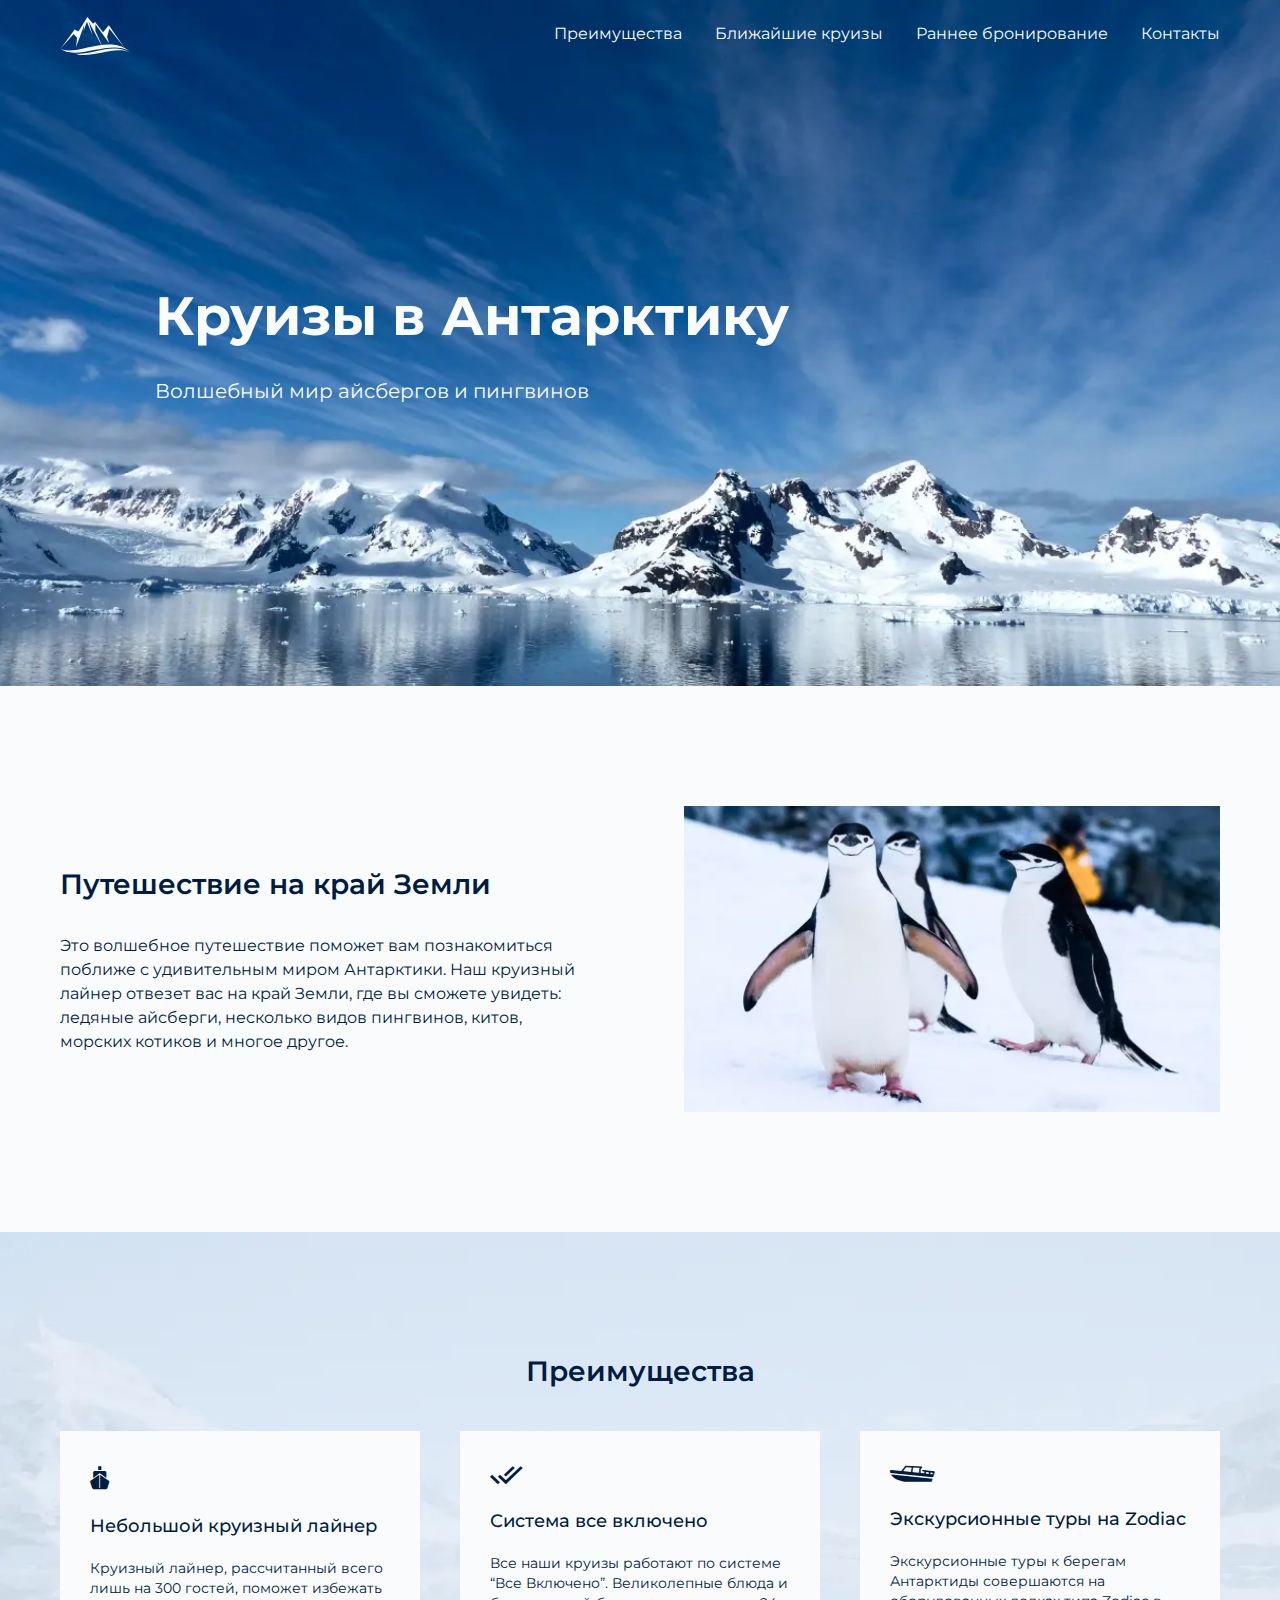
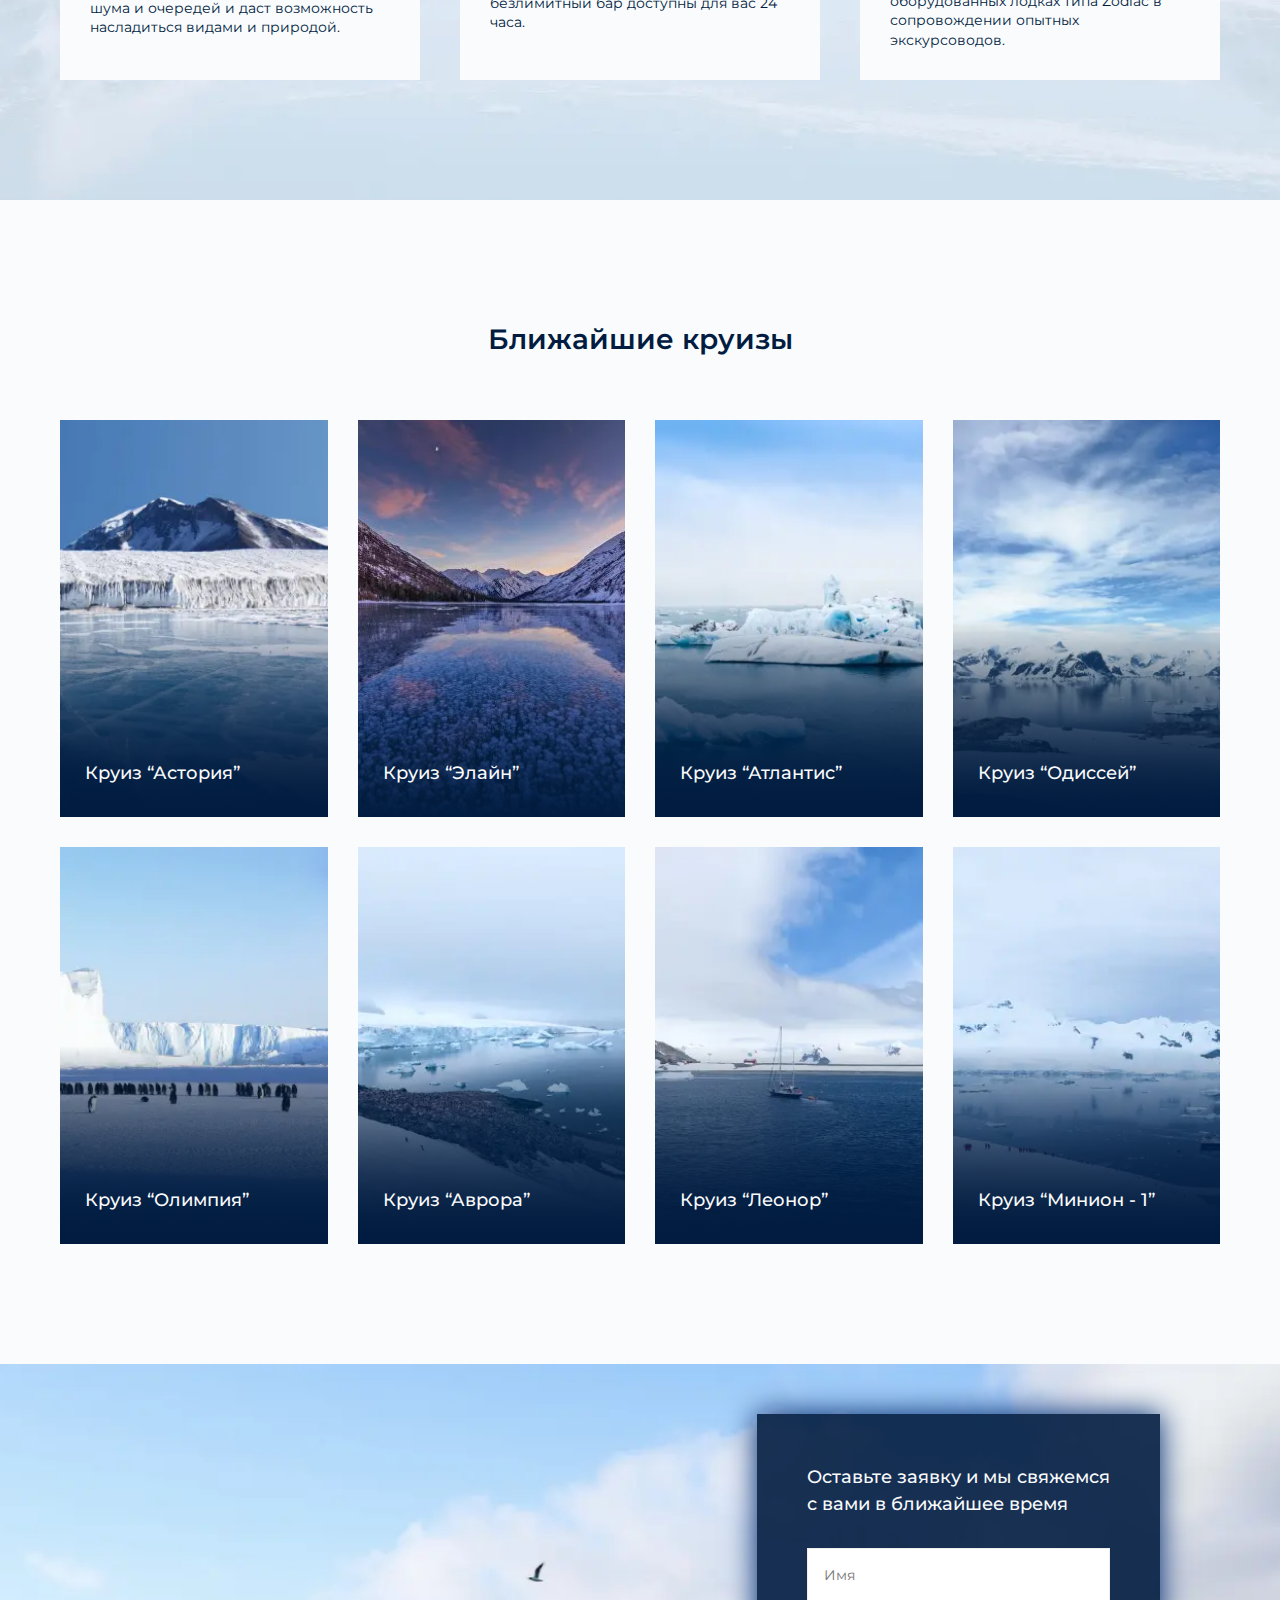
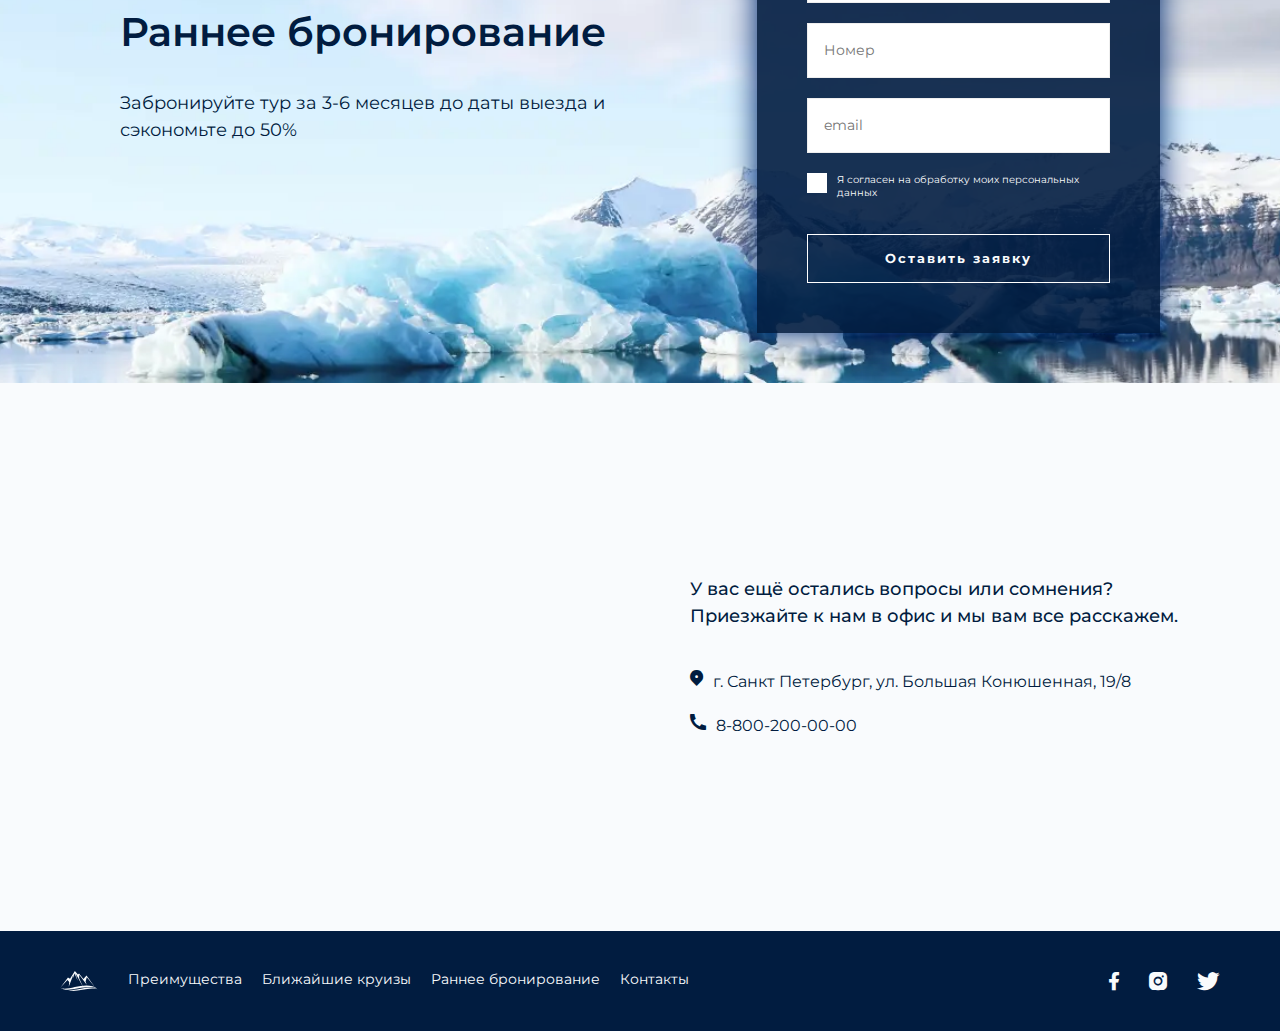
==== commit 114e8900: "Add files via upload" ====
--- a/home.html
+++ b/home.html
@@ -8,8 +8,8 @@
 	<!-- <style>body{opacity: 0;}</style> -->
 	<link rel="preconnect" href="https://fonts.googleapis.com">
 	<link rel="preconnect" href="https://fonts.gstatic.com" crossorigin>
-	<link href="https://fonts.googleapis.com/css2?family=Montserrat:wght@400;500;600;700&display=swap&_v=20220111201038" rel="stylesheet">
-	<link rel="stylesheet" href="css/style.min.css?_v=20220111201038">
+	<link href="https://fonts.googleapis.com/css2?family=Montserrat:wght@400;500;600;700&display=swap&_v=20220111202757" rel="stylesheet">
+	<link rel="stylesheet" href="css/style.min.css?_v=20220111202757">
 	<link rel="shortcut icon" href="favicon.ico">
 	<!-- <meta name="robots" content="noindex, nofollow"> -->
 	<meta name="viewport" content="width=device-width, initial-scale=1.0">
@@ -291,11 +291,11 @@
 							<a href="" data-goto=".price" class="footer__link">Преимущества </a>
 						</li>
 						<li class="footer__list">
-							<a href="#" data-goto=".cruise" class="menu__link">Ближайшие
+							<a href="#" data-goto=".cruise" class="footer__link">Ближайшие
 								круизы</a>
 						</li>
 						<li class="footer__list">
-							<a href="#" data-goto=".reservation" class="menu__link">Раннее бронирование</a>
+							<a href="#" data-goto=".reservation" class="footer__link">Раннее бронирование</a>
 						</li>
 						<li class="footer__list">
 							<a href="" data-goto=".info" class="footer__link">Контакты</a>
@@ -322,7 +322,7 @@
 </div>
  -->
 
-	<script src="js/app.min.js?_v=20220111201038"></script>
+	<script src="js/app.min.js?_v=20220111202757"></script>
 </body>
 
 </html>--- a/css/style.min.css
+++ b/css/style.min.css
@@ -1 +1 @@
-@charset "UTF-8";@font-face{font-family:icons;font-display:swap;src:url(../fonts/icons.woff2) format("woff2"),url(../fonts/icons.woff) format("woff");font-weight:400;font-style:normal}[class*=_icon-]:before{font-family:icons;font-style:normal;font-weight:400;font-variant:normal;text-transform:none;line-height:1;-webkit-font-smoothing:antialiased;-moz-osx-font-smoothing:grayscale}[class*=_icon-]:before{display:block}._icon-chek:before{content:"\e900";font-size:1.125rem}._icon-facebook:before{content:"\e901";color:#f9fbfd}._icon-inst:before{content:"\e902";color:#f9fbfd}._icon-map:before{content:"\e903"}._icon-ship:before{content:"\e904";font-size:1.4375rem}._icon-ship01:before{font-size:1rem;content:"\e905"}._icon-tel:before{content:"\e906"}._icon-twitter:before{content:"\e907";color:#f9fbfd}*{padding:0;margin:0;border:0}*,:after,:before{-webkit-box-sizing:border-box;box-sizing:border-box}body,html{height:100%;min-width:320px}body{color:#011c40;line-height:1;font-family:Montserrat;font-size:.875rem;-ms-text-size-adjust:100%;-moz-text-size-adjust:100%;-webkit-text-size-adjust:100%;-webkit-font-smoothing:antialiased;-moz-osx-font-smoothing:grayscale}button,input,textarea{font-family:Montserrat;font-size:inherit}button{cursor:pointer;color:inherit;background-color:inherit}a{color:inherit}a:link,a:visited{text-decoration:none}a:hover{text-decoration:none}ul li{list-style:none}img{vertical-align:top}h1,h2,h3,h4,h5,h6{font-weight:inherit;font-size:inherit}body{background-color:#f9fbfd}.wrapper{min-height:100%;display:-webkit-box;display:-ms-flexbox;display:flex;-webkit-box-orient:vertical;-webkit-box-direction:normal;-ms-flex-direction:column;flex-direction:column;overflow:hidden}.wrapper>main{-webkit-box-flex:1;-ms-flex:1 1 auto;flex:1 1 auto}.wrapper>*{min-width:0}[class*=__container]{max-width:72.5rem;-webkit-box-sizing:content-box;box-sizing:content-box;margin:0 auto;padding:0 .9375rem}.button{-webkit-transition:all .4s ease 0s;-o-transition:all .4s ease 0s;transition:all .4s ease 0s;display:-webkit-inline-box;display:-ms-inline-flexbox;display:inline-flex;padding:0 0;border:1px solid #fff;padding:14px;text-align:center;font-weight:700;font-size:13px;letter-spacing:2px;line-height:150%;-webkit-box-align:center;-ms-flex-align:center;align-items:center;-webkit-box-pack:center;-ms-flex-pack:center;justify-content:center}.button:hover{background:#f9fbfd;color:#011c40}.button._fw{width:100%}input[type=email],input[type=tel],input[type=text],textarea{-webkit-appearance:none;-moz-appearance:none;appearance:none}.input{outline:0;border-radius:0!important;width:100%;display:block;padding:16px;font-size:14px;line-height:150%;border:1px solid #eee}textarea.input{resize:none;padding:0 0}.checkbox{position:relative}.checkbox:not(:last-child){margin-bottom:.3125em}.checkbox__input{position:absolute;width:0;height:0;opacity:0}.checkbox__input:checked+.checkbox__label::after{-webkit-transform:scale(1);-ms-transform:scale(1);transform:scale(1)}.checkbox__label{cursor:pointer;display:-webkit-inline-box;display:-ms-inline-flexbox;display:inline-flex;-webkit-box-align:center;-ms-flex-align:center;align-items:center;position:relative;gap:10px}.checkbox__label::after{content:"";background:url(../img/icons/cheked.svg) no-repeat;position:absolute;width:100%;height:100%;-webkit-transform:scale(0);-ms-transform:scale(0);transform:scale(0);top:6px;left:4px;-webkit-transition:all .3s ease 0s;-o-transition:all .3s ease 0s;transition:all .3s ease 0s}.checkbox__label:before{content:"";-ms-flex-item-align:start;align-self:flex-start;-webkit-box-flex:0;-ms-flex:0 0 20px;flex:0 0 20px;background:#fff;width:20px;height:20px}[class*=-ibg]{position:relative}[class*=-ibg] img{position:absolute;width:100%;height:100%;top:0;left:0;-o-object-fit:cover;object-fit:cover}[class*=-ibg_contain] img{-o-object-fit:contain;object-fit:contain}.title{line-height:140%;color:#011c40;font-weight:600}.text{color:#011c40;line-height:150%;font-size:1rem}.header{width:100%;position:absolute;top:0;left:0;color:#f9fbfd;z-index:50}.header._header-scroll{position:fixed;background-color:rgba(1,28,64,.9);top:-200%}.header._header-show{-webkit-transition:top .3s ease 0s;-o-transition:top .3s ease 0s;transition:top .3s ease 0s;top:0}.header__container{display:-webkit-box;display:-ms-flexbox;display:flex;-webkit-box-align:center;-ms-flex-align:center;align-items:center;-webkit-box-pack:justify;-ms-flex-pack:justify;justify-content:space-between;padding-top:10px;padding-bottom:10px;gap:20px}.header__logo{-webkit-transition:all .3s ease 0s;-o-transition:all .3s ease 0s;transition:all .3s ease 0s}.header__logo:hover{-webkit-transform:scale(1.08);-ms-transform:scale(1.08);transform:scale(1.08)}.menu__logo{-webkit-transform:scale(1.7);-ms-transform:scale(1.7);transform:scale(1.7);position:absolute;top:30px;left:35px}.menu__logo_none{display:none}.menu__list{display:-webkit-box;display:-ms-flexbox;display:flex;-ms-flex-wrap:wrap;flex-wrap:wrap;row-gap:10px;-webkit-box-align:center;-ms-flex-align:center;align-items:center}.menu__link::after{-webkit-transition:all .3s ease 0s;-o-transition:all .3s ease 0s;transition:all .3s ease 0s;content:"";display:block;height:1.5px;width:100%;background-color:#f9fbfd;margin-top:2px;-webkit-transform:scale(0);-ms-transform:scale(0);transform:scale(0)}.icon-menu{display:none}.footer{color:#f9fbfd;background:#011c40}.footer__container{padding-top:40px;padding-bottom:40px;display:-webkit-box;display:-ms-flexbox;display:flex;-webkit-box-pack:justify;-ms-flex-pack:justify;justify-content:space-between;gap:30px}.footer__body{display:-webkit-box;display:-ms-flexbox;display:flex;gap:30px;-webkit-box-align:center;-ms-flex-align:center;align-items:center}.footer__logo{-webkit-transition:all .3s ease 0s;-o-transition:all .3s ease 0s;transition:all .3s ease 0s}.footer__logo:hover{-webkit-transform:scale(1.1);-ms-transform:scale(1.1);transform:scale(1.1)}.footer__menu{display:-webkit-box;display:-ms-flexbox;display:flex;-webkit-column-gap:20px;-moz-column-gap:20px;column-gap:20px;-ms-flex-wrap:wrap;flex-wrap:wrap;row-gap:10px}.footer__link::after{-webkit-transition:all .3s ease 0s;-o-transition:all .3s ease 0s;transition:all .3s ease 0s;content:"";display:block;height:1.5px;width:100%;background-color:#f9fbfd;margin-top:2px;-webkit-transform:scale(0);-ms-transform:scale(0);transform:scale(0)}.footer__icons{display:-webkit-box;display:-ms-flexbox;display:flex;-webkit-column-gap:30px;-moz-column-gap:30px;column-gap:30px;line-height:1.3;-webkit-box-align:center;-ms-flex-align:center;align-items:center}.footer__icon{font-size:1.125rem;-webkit-transition:all .3s ease 0s;-o-transition:all .3s ease 0s;transition:all .3s ease 0s}.footer__icon:hover{-webkit-transform:scale(1.095);-ms-transform:scale(1.095);transform:scale(1.095)}.antarctica{color:#f9fbfd}.antarctica__container{position:relative;z-index:10}.antarctica__body{display:-ms-grid;display:grid;gap:30px}.antarctica__title{line-height:1.22222;font-weight:700}.antarctica__text{line-height:1.22222}.travel__container{display:-webkit-box;display:-ms-flexbox;display:flex;-webkit-box-pack:justify;-ms-flex-pack:justify;justify-content:space-between;-webkit-box-align:center;-ms-flex-align:center;align-items:center;row-gap:30px}.travel__body{display:-webkit-box;display:-ms-flexbox;display:flex;-webkit-box-orient:vertical;-webkit-box-direction:normal;-ms-flex-direction:column;flex-direction:column;-webkit-box-pack:center;-ms-flex-pack:center;justify-content:center;-webkit-box-flex:1;-ms-flex:1 1 50%;flex:1 1 50%}.travel__title:not(:last-child){margin-bottom:30px}.travel__picture{-webkit-box-flex:1;-ms-flex:1 1 50%;flex:1 1 50%}.travel__img{padding:0 0 57% 0;overflow:hidden}.travel__img img{-webkit-transition:all 1s ease 0s;-o-transition:all 1s ease 0s;transition:all 1s ease 0s}.no-webp .price{background:url(../img/price.jpg) center/cover no-repeat}.price__title{text-align:center}.price__item{display:-webkit-box;display:-ms-flexbox;display:flex;-webkit-box-pack:justify;-ms-flex-pack:justify;justify-content:space-between;gap:40px;-ms-flex-wrap:wrap;flex-wrap:wrap}._open-price.item-price{color:#f9fbfd;background-color:#011c40;-webkit-box-shadow:0 0 7px 2px rgba(6,95,163,.56);box-shadow:0 0 7px 2px rgba(6,95,163,.56)}.item-price{-webkit-transition:all .3s ease 0s;-o-transition:all .3s ease 0s;transition:all .3s ease 0s;-webkit-box-flex:1;-ms-flex:1 1 300px;flex:1 1 300px;background-color:#f9fbfd;padding:35px 30px 30px 30px}.item-price__icon:not(:last-child){margin-bottom:25px}.item-price__title{font-weight:500;font-size:18px;line-height:140%}.item-price__title:not(:last-child){margin-bottom:20px}.item-price__text{font-weight:400;font-size:14px;line-height:140%}.cruise{color:#f9fbfd}.cruise__title{text-align:center}.cruise__items{display:-ms-grid;display:grid;gap:30px;-ms-grid-columns:(1fr)[4];grid-template-columns:repeat(4,1fr)}._open-cruise .body-cruise{-webkit-transition:all .5s ease 0s;-o-transition:all .5s ease 0s;transition:all .5s ease 0s;left:0}._open-cruise .items-cruise{-webkit-box-shadow:0 0 7px 4px rgba(6,95,163,.6);box-shadow:0 0 7px 4px rgba(6,95,163,.6)}.items-cruise{-webkit-transition:all .3s ease-in 0s;-o-transition:all .3s ease-in 0s;transition:all .3s ease-in 0s;position:relative;overflow:hidden}.items-cruise::before{content:"";width:100%;height:100%;position:absolute;background:-webkit-gradient(linear,left top,left bottom,color-stop(50%,rgba(1,28,64,0)),to(#011c40));background:-o-linear-gradient(top,rgba(1,28,64,0) 50%,#011c40 100%);background:linear-gradient(180deg,rgba(1,28,64,0) 50%,#011c40 100%);z-index:1}.items-cruise__title{font-weight:500;font-size:18px;line-height:150%;position:absolute;bottom:30px;left:25px;z-index:1}.body-cruise{display:-webkit-box;display:-ms-flexbox;display:flex;-webkit-box-orient:vertical;-webkit-box-direction:normal;-ms-flex-direction:column;flex-direction:column;-webkit-transition:all .6s ease-in 0s;-o-transition:all .6s ease-in 0s;transition:all .6s ease-in 0s;position:relative;width:100%;height:100%;top:0;left:-120%;background-color:#011c40;padding:25px 25px 25px;z-index:2}.body-cruise__title{font-weight:500;font-size:18px;line-height:150%}.body-cruise__title:not(:last-child){margin-bottom:15px}.body-cruise__subtitle{font-weight:500;font-size:14px;line-height:140%}.body-cruise__subtitle:not(:last-child){margin-bottom:5px}.body-cruise__text{color:#d8d8d9;font-weight:400;font-size:14px;line-height:140%;-webkit-box-flex:1;-ms-flex:1 1 auto;flex:1 1 auto}.body-cruise__text:not(:last-child){margin-bottom:13px}.body-cruise__btn{margin-top:10px;font-weight:600;font-size:14px;line-height:150%;color:#f9fbfd;background-color:#011c40;padding:12px 46px;display:-webkit-inline-box;display:-ms-inline-flexbox;display:inline-flex;-webkit-transition:all .35s ease 0s;-o-transition:all .35s ease 0s;transition:all .35s ease 0s;border:1px solid #fff;-webkit-box-align:center;-ms-flex-align:center;align-items:center;-webkit-box-pack:center;-ms-flex-pack:center;justify-content:center}.body-cruise__btn:hover{background-color:#f9fbfd;color:#011c40;-webkit-box-shadow:0 0 5em .5em rgba(50,50,150,.5);box-shadow:0 0 5em .5em rgba(50,50,150,.5)}.no-webp .reservation{background:url(../img/rezerv.jpg) center/cover no-repeat}.reservation__container{display:-webkit-box;display:-ms-flexbox;display:flex;-webkit-box-align:center;-ms-flex-align:center;align-items:center;-webkit-column-gap:20px;-moz-column-gap:20px;column-gap:20px;-webkit-box-pack:center;-ms-flex-pack:center;justify-content:center;padding-top:50px;padding-bottom:50px}.reservation__body{max-width:493px}.reservation__title:not(:last-child){margin-bottom:30px}.reservation__text{line-height:150%;color:#011c40}.reservation__form{background-color:#011c40;background:rgba(25,25,76,.95);-webkit-box-shadow:0 0 28px 1px #022c72;box-shadow:0 0 28px 1px #022c72;max-width:403px;padding:50px}.form-reservation{color:#f9fbfd}.form-reservation__title{font-weight:500;font-size:18px;line-height:150%}.form-reservation__title:not(:last-child){margin-bottom:30px}.form-reservation__button{margin-top:10px}.form{display:-webkit-box;display:-ms-flexbox;display:flex;-webkit-box-orient:vertical;-webkit-box-direction:normal;-ms-flex-direction:column;flex-direction:column;gap:20px}.checkbox__text{font-weight:400;font-size:10px;line-height:130%}.info{color:#011c40}.info__container{display:-ms-grid;display:grid;-webkit-box-align:center;-ms-flex-align:center;align-items:center;-webkit-box-pack:justify;-ms-flex-pack:justify;justify-content:space-between;-ms-grid-columns:(1fr)[2];grid-template-columns:repeat(2,1fr)}.info__map{width:100%}.info__body{display:-webkit-box;display:-ms-flexbox;display:flex;-webkit-box-orient:vertical;-webkit-box-direction:normal;-ms-flex-direction:column;flex-direction:column;max-width:500px}.info__text{font-weight:500;font-size:18px;line-height:150%}.info__text:not(:last-child){margin-bottom:40px}.info__city{display:-webkit-box;display:-ms-flexbox;display:flex;gap:10px;font-size:16px;line-height:150%}.info__city:not(:last-child){margin-bottom:20px}.info__tel{display:-webkit-box;display:-ms-flexbox;display:flex;gap:10px;font-size:16px;line-height:150%}.map{width:100%;min-height:306px}@media (min-width:72.5em){.title{font-size:1.75rem}.header__container{min-height:3.1875rem}.menu__link{font-size:1rem}.footer__icons{font-size:1rem}.antarctica{padding-top:17.6875rem}.antarctica{padding-bottom:17.6875rem}.antarctica__body{padding-left:5.9375rem}.antarctica__title{font-size:3.375rem}.antarctica__text{font-size:1.25rem}.travel:not(:last-child){margin-bottom:7.5rem}.travel{margin-top:7.5rem}.travel__container{-webkit-column-gap:5.5rem;-moz-column-gap:5.5rem;column-gap:5.5rem}.price:not(:last-child){margin-bottom:7.5rem}.price{padding-top:7.5rem}.price{padding-bottom:7.5rem}.price__item{gap:2.5rem}.cruise{margin-bottom:7.5rem}.reservation{margin-bottom:7.5rem}.reservation__container{-webkit-column-gap:9rem;-moz-column-gap:9rem;column-gap:9rem}.info__container{-webkit-column-gap:6.25rem;-moz-column-gap:6.25rem;column-gap:6.25rem}}@media (min-width:74.375em){.menu__list{-webkit-column-gap:2.0625rem;-moz-column-gap:2.0625rem;column-gap:2.0625rem}.price__title:not(:last-child){margin-bottom:2.5rem}.reservation__title{font-size:2.5rem}.reservation__text{font-size:1.125rem}.info{margin-bottom:7.5rem}}@media (min-width:50em){.cruise__title:not(:last-child){margin-bottom:3.75rem}}@media (max-width:49em){.reservation__container{-ms-flex-wrap:wrap;flex-wrap:wrap;row-gap:60px}.reservation__body{text-align:center}.reservation__form{max-width:500px}}@media (max-width:20em){.title{font-size:1.5rem}.header__container{min-height:3.5625rem}.menu__list{-webkit-column-gap:1.4375rem;-moz-column-gap:1.4375rem;column-gap:1.4375rem}.antarctica{padding-top:11.25rem}.antarctica{padding-bottom:11.25rem}.antarctica__title{font-size:2rem}.antarctica__text{font-size:1rem}.travel:not(:last-child){margin-bottom:3.75rem}.travel{margin-top:3.75rem}.price:not(:last-child){margin-bottom:3.75rem}.price{padding-top:3.75rem}.price{padding-bottom:3.75rem}.price__title:not(:last-child){margin-bottom:1.25rem}.price__item{gap:1.875rem}.cruise{margin-bottom:3.75rem}.cruise__title:not(:last-child){margin-bottom:1.25rem}.reservation{margin-bottom:3.75rem}.reservation__title{font-size:1.5rem}.reservation__text{font-size:1rem}.info{margin-bottom:4.0625rem}}@media (max-width:67.125em){.cruise__items{-ms-grid-columns:(1fr)[3];grid-template-columns:repeat(3,1fr)}}@media (max-width:62.375em){.footer__icons{font-size:.75rem}}@media (max-width:61.99875em){.antarctica__body{padding-left:0}.travel__container{-webkit-column-gap:1.875rem;-moz-column-gap:1.875rem;column-gap:1.875rem}.reservation__container{-webkit-column-gap:1.25rem;-moz-column-gap:1.25rem;column-gap:1.25rem}.reservation__title:not(:last-child){margin-bottom:25px}.info__container{-webkit-column-gap:1.875rem;-moz-column-gap:1.875rem;column-gap:1.875rem}}@media (max-width:61.99875em) and (max-width:20em){.reservation__container{padding-top:3.75rem}.reservation__container{padding-bottom:3.75rem}}@media (max-width:53.0625em){.travel__container{-ms-flex-wrap:wrap;flex-wrap:wrap}}@media (max-width:52.875em){.cruise__items{-ms-grid-columns:(1fr)[2];grid-template-columns:repeat(2,1fr)}}@media (max-width:47.99875em){.lock body{overflow:hidden;-ms-touch-action:none;touch-action:none}.menu__logo_none{display:-webkit-inline-box;display:-ms-inline-flexbox;display:inline-flex}.menu__body{padding:100px 15px 65px 15px;position:fixed;overflow:auto;height:120%;width:100%;top:0;left:-100%;-webkit-transition:left .3s ease 0s;-o-transition:left .3s ease 0s;transition:left .3s ease 0s;background-color:#f9fbfd;text-align:left}.menu-open .menu__body{left:0}.menu__list{display:-webkit-box;display:-ms-flexbox;display:flex;-webkit-box-orient:vertical;-webkit-box-direction:normal;-ms-flex-direction:column;flex-direction:column;-webkit-box-align:start;-ms-flex-align:start;align-items:start}.menu__link{color:#011c40;font-weight:500;font-size:2.1875rem}.icon-menu{display:block;position:relative;width:30px;height:18px;cursor:pointer;z-index:5}.icon-menu span,.icon-menu::after,.icon-menu::before{content:"";-webkit-transition:all .3s ease 0s;-o-transition:all .3s ease 0s;transition:all .3s ease 0s;left:0;position:absolute;width:100%;height:2px;background-color:#f9fbfd}.menu-open .icon-menu span,.menu-open .icon-menu::after,.menu-open .icon-menu::before{background-color:#011c40}.icon-menu::before{top:0}.icon-menu::after{bottom:0}.icon-menu span{top:calc(50% - 1px)}.menu-open .icon-menu span{-webkit-transform:scale(0);-ms-transform:scale(0);transform:scale(0)}.menu-open .icon-menu::before{-webkit-transform:rotate(-45deg);-ms-transform:rotate(-45deg);transform:rotate(-45deg);top:calc(50% - 1px)}.menu-open .icon-menu::after{-webkit-transform:rotate(45deg);-ms-transform:rotate(45deg);transform:rotate(45deg);bottom:calc(50% - 1px)}.footer__container{display:-webkit-box;display:-ms-flexbox;display:flex;-webkit-box-orient:vertical;-webkit-box-direction:normal;-ms-flex-direction:column;flex-direction:column;row-gap:50px}.footer__body{-webkit-box-orient:vertical;-webkit-box-direction:normal;-ms-flex-direction:column;flex-direction:column;-webkit-box-align:start;-ms-flex-align:start;align-items:start}.footer__menu{-webkit-box-orient:vertical;-webkit-box-direction:normal;-ms-flex-direction:column;flex-direction:column;row-gap:20px;font-size:1.125rem}.travel__title:not(:last-child){margin-bottom:15px}.reservation__form{padding:40px 30px}}@media (max-width:47.99875em) and (max-width:20em){.menu__list{row-gap:1.875rem}}@media (max-width:34.75em){.info__container{row-gap:40px;display:-webkit-box;display:-ms-flexbox;display:flex;-webkit-box-orient:vertical;-webkit-box-direction:reverse;-ms-flex-direction:column-reverse;flex-direction:column-reverse}}@media (max-width:33.75em){.cruise__items{-ms-grid-columns:(1fr)[1];grid-template-columns:repeat(1,1fr)}}@media (max-width:29.99875em){.input{padding:10px}.menu__link{font-size:1.5625rem}.reservation__container{row-gap:30px}.form-reservation__title{text-align:center}.info__text:not(:last-child){margin-bottom:15px}}@media (min-width:20em) and (max-width:72.5em){.title{font-size:clamp(1.5rem ,1.4047619048rem + .4761904762vw ,1.75rem)}.header__container{min-height:clamp(3.5625rem ,3.7053571429rem + -.7142857143vw ,3.1875rem)}.antarctica{padding-top:clamp(11.25rem ,8.7976190476rem + 12.2619047619vw ,17.6875rem)}.antarctica{padding-bottom:clamp(11.25rem ,8.7976190476rem + 12.2619047619vw ,17.6875rem)}.antarctica__title{font-size:clamp(2rem ,1.4761904762rem + 2.619047619vw ,3.375rem)}.antarctica__text{font-size:clamp(1rem ,.9047619048rem + .4761904762vw ,1.25rem)}.travel:not(:last-child){margin-bottom:clamp(3.75rem ,2.3214285714rem + 7.1428571429vw ,7.5rem)}.travel{margin-top:clamp(3.75rem ,2.3214285714rem + 7.1428571429vw ,7.5rem)}.price:not(:last-child){margin-bottom:clamp(3.75rem ,2.3214285714rem + 7.1428571429vw ,7.5rem)}.price{padding-top:clamp(3.75rem ,2.3214285714rem + 7.1428571429vw ,7.5rem)}.price{padding-bottom:clamp(3.75rem ,2.3214285714rem + 7.1428571429vw ,7.5rem)}.price__item{gap:clamp(1.875rem ,1.6369047619rem + 1.1904761905vw ,2.5rem)}.cruise{margin-bottom:clamp(3.75rem ,2.3214285714rem + 7.1428571429vw ,7.5rem)}.reservation{margin-bottom:clamp(3.75rem ,2.3214285714rem + 7.1428571429vw ,7.5rem)}}@media (max-width:47.99875em) and (min-width:48.06125em){.menu__list{row-gap:3.75rem}}@media (max-width:47.99875em) and (min-width:20em) and (max-width:48.06125em){.menu__list{row-gap:clamp(1.875rem ,.5386375785rem + 6.6818121074vw ,3.75rem)}}@media (min-width:20em) and (max-width:74.375em){.menu__list{-webkit-column-gap:clamp(1.4375rem ,1.2076149425rem + 1.1494252874vw ,2.0625rem);-moz-column-gap:clamp(1.4375rem ,1.2076149425rem + 1.1494252874vw ,2.0625rem);column-gap:clamp(1.4375rem ,1.2076149425rem + 1.1494252874vw ,2.0625rem)}.price__title:not(:last-child){margin-bottom:clamp(1.25rem ,.7902298851rem + 2.2988505747vw ,2.5rem)}.reservation__title{font-size:clamp(1.5rem ,1.132183908rem + 1.8390804598vw ,2.5rem)}.reservation__text{font-size:clamp(1rem ,.9540229885rem + .2298850575vw ,1.125rem)}.info{margin-bottom:clamp(4.0625rem ,2.7981321839rem + 6.3218390805vw ,7.5rem)}}@media (min-width:48.0625em) and (max-width:72.5em){.menu__link{font-size:clamp(.875rem ,.6291560102rem + .5115089514vw ,1rem)}}@media (min-width:62.375em) and (max-width:72.5em){.footer__icons{font-size:clamp(.75rem ,-.7901234568rem + 2.4691358025vw ,1rem)}}@media (min-width:61.99875em) and (max-width:72.5em){.antarctica__body{padding-left:clamp(0 ,-35.0546437924rem + 56.5408879895vw ,5.9375rem)}.travel__container{-webkit-column-gap:clamp(1.875rem ,-19.5267825259rem + 34.5197000357vw ,5.5rem);-moz-column-gap:clamp(1.875rem ,-19.5267825259rem + 34.5197000357vw ,5.5rem);column-gap:clamp(1.875rem ,-19.5267825259rem + 34.5197000357vw ,5.5rem)}.reservation__container{-webkit-column-gap:clamp(1.25rem ,-44.5055350554rem + 73.8007380074vw ,9rem);-moz-column-gap:clamp(1.25rem ,-44.5055350554rem + 73.8007380074vw ,9rem);column-gap:clamp(1.25rem ,-44.5055350554rem + 73.8007380074vw ,9rem)}.info__container{-webkit-column-gap:clamp(1.875rem ,-23.9547375312rem + 41.6617069397vw ,6.25rem);-moz-column-gap:clamp(1.875rem ,-23.9547375312rem + 41.6617069397vw ,6.25rem);column-gap:clamp(1.875rem ,-23.9547375312rem + 41.6617069397vw ,6.25rem)}}@media (min-width:20em) and (max-width:50em){.cruise__title:not(:last-child){margin-bottom:clamp(1.25rem ,-.4166666667rem + 8.3333333333vw ,3.75rem)}}@media (max-width:61.99875em) and (min-width:74.375em){.reservation__container{padding-top:6.25rem}.reservation__container{padding-bottom:6.25rem}}@media (max-width:61.99875em) and (min-width:20em) and (max-width:74.375em){.reservation__container{padding-top:clamp(3.75rem ,2.8304597701rem + 4.5977011494vw ,6.25rem)}.reservation__container{padding-bottom:clamp(3.75rem ,2.8304597701rem + 4.5977011494vw ,6.25rem)}}@media (any-hover:hover){.menu__link:hover:after{-webkit-transform:scale(1);-ms-transform:scale(1);transform:scale(1)}.footer__link:hover:after{-webkit-transform:scale(1);-ms-transform:scale(1);transform:scale(1)}.travel__img img:hover{-webkit-transform:scale(1.05);-ms-transform:scale(1.05);transform:scale(1.05)}.item-price:hover{color:#f9fbfd;background-color:#011c40;-webkit-box-shadow:0 0 7px 2px rgba(6,95,163,.56);box-shadow:0 0 7px 2px rgba(6,95,163,.56)}.items-cruise:hover{-webkit-box-shadow:0 0 7px 4px rgba(6,95,163,.6);box-shadow:0 0 7px 4px rgba(6,95,163,.6)}.items-cruise:hover .body-cruise{-webkit-transition:all .5s ease 0s;-o-transition:all .5s ease 0s;transition:all .5s ease 0s;left:0}.info__city:hover{text-decoration:underline}.info__tel:hover{text-decoration:underline}}.webp .price{background:url(../img/price.webp) center/cover no-repeat}.webp .reservation{background:url(../img/rezerv.webp) center/cover no-repeat}+@charset "UTF-8";@font-face{font-family:icons;font-display:swap;src:url(../fonts/icons.woff2) format("woff2"),url(../fonts/icons.woff) format("woff");font-weight:400;font-style:normal}[class*=_icon-]:before{font-family:icons;font-style:normal;font-weight:400;font-variant:normal;text-transform:none;line-height:1;-webkit-font-smoothing:antialiased;-moz-osx-font-smoothing:grayscale}[class*=_icon-]:before{display:block}._icon-chek:before{content:"\e900";font-size:1.125rem}._icon-facebook:before{content:"\e901";color:#f9fbfd}._icon-inst:before{content:"\e902";color:#f9fbfd}._icon-map:before{content:"\e903"}._icon-ship:before{content:"\e904";font-size:1.4375rem}._icon-ship01:before{font-size:1rem;content:"\e905"}._icon-tel:before{content:"\e906"}._icon-twitter:before{content:"\e907";color:#f9fbfd}*{padding:0;margin:0;border:0}*,:after,:before{-webkit-box-sizing:border-box;box-sizing:border-box}body,html{height:100%;min-width:320px}body{color:#011c40;line-height:1;font-family:Montserrat;font-size:.875rem;-ms-text-size-adjust:100%;-moz-text-size-adjust:100%;-webkit-text-size-adjust:100%;-webkit-font-smoothing:antialiased;-moz-osx-font-smoothing:grayscale}button,input,textarea{font-family:Montserrat;font-size:inherit}button{cursor:pointer;color:inherit;background-color:inherit}a{color:inherit}a:link,a:visited{text-decoration:none}a:hover{text-decoration:none}ul li{list-style:none}img{vertical-align:top}h1,h2,h3,h4,h5,h6{font-weight:inherit;font-size:inherit}body{background-color:#f9fbfd}.wrapper{min-height:100%;display:-webkit-box;display:-ms-flexbox;display:flex;-webkit-box-orient:vertical;-webkit-box-direction:normal;-ms-flex-direction:column;flex-direction:column;overflow:hidden}.wrapper>main{-webkit-box-flex:1;-ms-flex:1 1 auto;flex:1 1 auto}.wrapper>*{min-width:0}[class*=__container]{max-width:72.5rem;-webkit-box-sizing:content-box;box-sizing:content-box;margin:0 auto;padding:0 .9375rem}.button{-webkit-transition:all .4s ease 0s;-o-transition:all .4s ease 0s;transition:all .4s ease 0s;display:-webkit-inline-box;display:-ms-inline-flexbox;display:inline-flex;padding:0 0;border:1px solid #fff;padding:14px;text-align:center;font-weight:700;font-size:13px;letter-spacing:2px;line-height:150%;-webkit-box-align:center;-ms-flex-align:center;align-items:center;-webkit-box-pack:center;-ms-flex-pack:center;justify-content:center}.button:hover{background:#f9fbfd;color:#011c40}.button._fw{width:100%}input[type=email],input[type=tel],input[type=text],textarea{-webkit-appearance:none;-moz-appearance:none;appearance:none}.input{outline:0;border-radius:0!important;width:100%;display:block;padding:16px;font-size:14px;line-height:150%;border:1px solid #eee}textarea.input{resize:none;padding:0 0}.checkbox{position:relative}.checkbox:not(:last-child){margin-bottom:.3125em}.checkbox__input{position:absolute;width:0;height:0;opacity:0}.checkbox__input:checked+.checkbox__label::after{-webkit-transform:scale(1);-ms-transform:scale(1);transform:scale(1)}.checkbox__label{cursor:pointer;display:-webkit-inline-box;display:-ms-inline-flexbox;display:inline-flex;-webkit-box-align:center;-ms-flex-align:center;align-items:center;position:relative;gap:10px}.checkbox__label::after{content:"";background:url(../img/icons/cheked.svg) no-repeat;position:absolute;width:100%;height:100%;-webkit-transform:scale(0);-ms-transform:scale(0);transform:scale(0);top:6px;left:4px;-webkit-transition:all .3s ease 0s;-o-transition:all .3s ease 0s;transition:all .3s ease 0s}.checkbox__label:before{content:"";-ms-flex-item-align:start;align-self:flex-start;-webkit-box-flex:0;-ms-flex:0 0 20px;flex:0 0 20px;background:#fff;width:20px;height:20px}[class*=-ibg]{position:relative}[class*=-ibg] img{position:absolute;width:100%;height:100%;top:0;left:0;-o-object-fit:cover;object-fit:cover}[class*=-ibg_contain] img{-o-object-fit:contain;object-fit:contain}.title{line-height:140%;color:#011c40;font-weight:600}.text{color:#011c40;line-height:150%;font-size:1rem}.header{width:100%;position:absolute;top:0;left:0;color:#f9fbfd;z-index:50}.header._header-scroll{position:fixed;background-color:rgba(1,28,64,.9);top:-200%}.header._header-show{-webkit-transition:top .3s ease 0s;-o-transition:top .3s ease 0s;transition:top .3s ease 0s;top:0}.header__container{display:-webkit-box;display:-ms-flexbox;display:flex;-webkit-box-align:center;-ms-flex-align:center;align-items:center;-webkit-box-pack:justify;-ms-flex-pack:justify;justify-content:space-between;padding-top:10px;padding-bottom:10px;gap:20px}.header__logo{-webkit-transition:all .3s ease 0s;-o-transition:all .3s ease 0s;transition:all .3s ease 0s}.header__logo:hover{-webkit-transform:scale(1.08);-ms-transform:scale(1.08);transform:scale(1.08)}.menu__logo{-webkit-transform:scale(1.7);-ms-transform:scale(1.7);transform:scale(1.7);position:absolute;top:30px;left:35px}.menu__logo_none{display:none}.menu__list{display:-webkit-box;display:-ms-flexbox;display:flex;-ms-flex-wrap:wrap;flex-wrap:wrap;row-gap:10px;-webkit-box-align:center;-ms-flex-align:center;align-items:center}.menu__link::after{-webkit-transition:all .3s ease 0s;-o-transition:all .3s ease 0s;transition:all .3s ease 0s;content:"";display:block;height:1.5px;width:100%;background-color:#f9fbfd;margin-top:2px;-webkit-transform:scale(0);-ms-transform:scale(0);transform:scale(0)}.icon-menu{display:none}.footer{color:#f9fbfd;background:#011c40}.footer__container{padding-top:40px;padding-bottom:40px;display:-webkit-box;display:-ms-flexbox;display:flex;-webkit-box-pack:justify;-ms-flex-pack:justify;justify-content:space-between;gap:30px}.footer__body{display:-webkit-box;display:-ms-flexbox;display:flex;gap:30px;-webkit-box-align:center;-ms-flex-align:center;align-items:center}.footer__logo{-webkit-transition:all .3s ease 0s;-o-transition:all .3s ease 0s;transition:all .3s ease 0s}.footer__logo:hover{-webkit-transform:scale(1.1);-ms-transform:scale(1.1);transform:scale(1.1)}.footer__menu{display:-webkit-box;display:-ms-flexbox;display:flex;-webkit-column-gap:20px;-moz-column-gap:20px;column-gap:20px;-ms-flex-wrap:wrap;flex-wrap:wrap;row-gap:10px}.footer__link::after{-webkit-transition:all .3s ease 0s;-o-transition:all .3s ease 0s;transition:all .3s ease 0s;content:"";display:block;height:1.5px;width:100%;background-color:#f9fbfd;margin-top:2px;-webkit-transform:scale(0);-ms-transform:scale(0);transform:scale(0)}.footer__icons{display:-webkit-box;display:-ms-flexbox;display:flex;-webkit-column-gap:30px;-moz-column-gap:30px;column-gap:30px;line-height:1.3;-webkit-box-align:center;-ms-flex-align:center;align-items:center}.footer__icon{font-size:1.125rem;-webkit-transition:all .3s ease 0s;-o-transition:all .3s ease 0s;transition:all .3s ease 0s}.footer__icon:hover{-webkit-transform:scale(1.095);-ms-transform:scale(1.095);transform:scale(1.095)}.antarctica{color:#f9fbfd}.antarctica__container{position:relative;z-index:10}.antarctica__body{display:-ms-grid;display:grid;gap:30px}.antarctica__title{line-height:1.22222;font-weight:700}.antarctica__text{line-height:1.22222}.travel__container{display:-webkit-box;display:-ms-flexbox;display:flex;-webkit-box-pack:justify;-ms-flex-pack:justify;justify-content:space-between;-webkit-box-align:center;-ms-flex-align:center;align-items:center;row-gap:30px}.travel__body{display:-webkit-box;display:-ms-flexbox;display:flex;-webkit-box-orient:vertical;-webkit-box-direction:normal;-ms-flex-direction:column;flex-direction:column;-webkit-box-pack:center;-ms-flex-pack:center;justify-content:center;-webkit-box-flex:1;-ms-flex:1 1 50%;flex:1 1 50%}.travel__title:not(:last-child){margin-bottom:30px}.travel__picture{-webkit-box-flex:1;-ms-flex:1 1 50%;flex:1 1 50%}.travel__img{padding:0 0 57% 0;overflow:hidden}.travel__img img{-webkit-transition:all 1s ease 0s;-o-transition:all 1s ease 0s;transition:all 1s ease 0s}.no-webp .price{background:url(../img/price.jpg) center/cover no-repeat}.price__title{text-align:center}.price__item{display:-webkit-box;display:-ms-flexbox;display:flex;-webkit-box-pack:justify;-ms-flex-pack:justify;justify-content:space-between;gap:40px;-ms-flex-wrap:wrap;flex-wrap:wrap}._open-price.item-price{color:#f9fbfd;background-color:#011c40;-webkit-box-shadow:0 0 7px 2px rgba(6,95,163,.56);box-shadow:0 0 7px 2px rgba(6,95,163,.56)}.item-price{-webkit-transition:all .3s ease 0s;-o-transition:all .3s ease 0s;transition:all .3s ease 0s;-webkit-box-flex:1;-ms-flex:1 1 300px;flex:1 1 300px;background-color:#f9fbfd;padding:35px 30px 30px 30px}.item-price__icon:not(:last-child){margin-bottom:25px}.item-price__title{font-weight:500;font-size:18px;line-height:140%}.item-price__title:not(:last-child){margin-bottom:20px}.item-price__text{font-weight:400;font-size:14px;line-height:140%}.cruise{color:#f9fbfd}.cruise__title{text-align:center}.cruise__items{display:-ms-grid;display:grid;gap:30px;-ms-grid-columns:(1fr)[4];grid-template-columns:repeat(4,1fr)}._open-cruise .body-cruise{-webkit-transition:all .5s ease 0s;-o-transition:all .5s ease 0s;transition:all .5s ease 0s;left:0}._open-cruise .items-cruise{-webkit-box-shadow:0 0 7px 4px rgba(6,95,163,.6);box-shadow:0 0 7px 4px rgba(6,95,163,.6)}.items-cruise{-webkit-transition:all .3s ease-in 0s;-o-transition:all .3s ease-in 0s;transition:all .3s ease-in 0s;position:relative;overflow:hidden}.items-cruise::before{content:"";width:100%;height:100%;position:absolute;background:-webkit-gradient(linear,left top,left bottom,color-stop(50%,rgba(1,28,64,0)),to(#011c40));background:-o-linear-gradient(top,rgba(1,28,64,0) 50%,#011c40 100%);background:linear-gradient(180deg,rgba(1,28,64,0) 50%,#011c40 100%);z-index:1}.items-cruise__title{font-weight:500;font-size:18px;line-height:150%;position:absolute;bottom:30px;left:25px;z-index:1}.body-cruise{display:-webkit-box;display:-ms-flexbox;display:flex;-webkit-box-orient:vertical;-webkit-box-direction:normal;-ms-flex-direction:column;flex-direction:column;-webkit-transition:all .6s ease-in 0s;-o-transition:all .6s ease-in 0s;transition:all .6s ease-in 0s;position:relative;width:100%;height:100%;top:0;left:-120%;background-color:#011c40;padding:25px 25px 25px;z-index:2}.body-cruise__title{font-weight:500;font-size:18px;line-height:150%}.body-cruise__title:not(:last-child){margin-bottom:15px}.body-cruise__subtitle{font-weight:500;font-size:14px;line-height:140%}.body-cruise__subtitle:not(:last-child){margin-bottom:5px}.body-cruise__text{color:#d8d8d9;font-weight:400;font-size:14px;line-height:140%;-webkit-box-flex:1;-ms-flex:1 1 auto;flex:1 1 auto}.body-cruise__text:not(:last-child){margin-bottom:13px}.body-cruise__btn{margin-top:10px;font-weight:600;font-size:14px;line-height:150%;color:#f9fbfd;background-color:#011c40;padding:12px 46px;display:-webkit-inline-box;display:-ms-inline-flexbox;display:inline-flex;-webkit-transition:all .35s ease 0s;-o-transition:all .35s ease 0s;transition:all .35s ease 0s;border:1px solid #fff;-webkit-box-align:center;-ms-flex-align:center;align-items:center;-webkit-box-pack:center;-ms-flex-pack:center;justify-content:center}.body-cruise__btn:hover{background-color:#f9fbfd;color:#011c40;-webkit-box-shadow:0 0 5em .5em rgba(50,50,150,.5);box-shadow:0 0 5em .5em rgba(50,50,150,.5)}.no-webp .reservation{background:url(../img/rezerv.jpg) center/cover no-repeat}.reservation__container{display:-webkit-box;display:-ms-flexbox;display:flex;-webkit-box-align:center;-ms-flex-align:center;align-items:center;-webkit-column-gap:20px;-moz-column-gap:20px;column-gap:20px;-webkit-box-pack:center;-ms-flex-pack:center;justify-content:center;padding-top:50px;padding-bottom:50px}.reservation__body{max-width:493px}.reservation__title:not(:last-child){margin-bottom:30px}.reservation__text{line-height:150%;color:#011c40}.reservation__form{background-color:#011c40;background-color:rgba(1,28,64,.9);-webkit-box-shadow:0 0 28px 1px #022c72;box-shadow:0 0 28px 1px #022c72;max-width:403px;padding:50px}.form-reservation{color:#f9fbfd}.form-reservation__title{font-weight:500;font-size:18px;line-height:150%}.form-reservation__title:not(:last-child){margin-bottom:30px}.form-reservation__button{margin-top:10px}.form{display:-webkit-box;display:-ms-flexbox;display:flex;-webkit-box-orient:vertical;-webkit-box-direction:normal;-ms-flex-direction:column;flex-direction:column;gap:20px}.checkbox__text{font-weight:400;font-size:10px;line-height:130%}.info{color:#011c40}.info__container{display:-ms-grid;display:grid;-webkit-box-align:center;-ms-flex-align:center;align-items:center;-webkit-box-pack:justify;-ms-flex-pack:justify;justify-content:space-between;-ms-grid-columns:(1fr)[2];grid-template-columns:repeat(2,1fr)}.info__map{width:100%}.info__body{display:-webkit-box;display:-ms-flexbox;display:flex;-webkit-box-orient:vertical;-webkit-box-direction:normal;-ms-flex-direction:column;flex-direction:column;max-width:500px}.info__text{font-weight:500;font-size:18px;line-height:150%}.info__text:not(:last-child){margin-bottom:40px}.info__city{display:-webkit-box;display:-ms-flexbox;display:flex;gap:10px;font-size:16px;line-height:150%}.info__city:not(:last-child){margin-bottom:20px}.info__tel{display:-webkit-box;display:-ms-flexbox;display:flex;gap:10px;font-size:16px;line-height:150%}.map{width:100%;min-height:306px}@media (min-width:72.5em){.title{font-size:1.75rem}.header__container{min-height:3.1875rem}.menu__link{font-size:1rem}.footer__icons{font-size:1rem}.antarctica{padding-top:17.6875rem}.antarctica{padding-bottom:17.6875rem}.antarctica__body{padding-left:5.9375rem}.antarctica__title{font-size:3.375rem}.antarctica__text{font-size:1.25rem}.travel:not(:last-child){margin-bottom:7.5rem}.travel{margin-top:7.5rem}.travel__container{-webkit-column-gap:5.5rem;-moz-column-gap:5.5rem;column-gap:5.5rem}.price:not(:last-child){margin-bottom:7.5rem}.price{padding-top:7.5rem}.price{padding-bottom:7.5rem}.price__item{gap:2.5rem}.cruise{margin-bottom:7.5rem}.reservation{margin-bottom:7.5rem}.reservation__container{-webkit-column-gap:9rem;-moz-column-gap:9rem;column-gap:9rem}.info__container{-webkit-column-gap:6.25rem;-moz-column-gap:6.25rem;column-gap:6.25rem}}@media (min-width:74.375em){.menu__list{-webkit-column-gap:2.0625rem;-moz-column-gap:2.0625rem;column-gap:2.0625rem}.price__title:not(:last-child){margin-bottom:2.5rem}.reservation__title{font-size:2.5rem}.reservation__text{font-size:1.125rem}.info{margin-bottom:7.5rem}}@media (min-width:50em){.cruise__title:not(:last-child){margin-bottom:3.75rem}}@media (max-width:49em){.reservation__container{-ms-flex-wrap:wrap;flex-wrap:wrap;row-gap:60px}.reservation__body{text-align:center}.reservation__form{max-width:500px}}@media (max-width:20em){.title{font-size:1.5rem}.header__container{min-height:3.5625rem}.menu__list{-webkit-column-gap:1.4375rem;-moz-column-gap:1.4375rem;column-gap:1.4375rem}.antarctica{padding-top:11.25rem}.antarctica{padding-bottom:11.25rem}.antarctica__title{font-size:2rem}.antarctica__text{font-size:1rem}.travel:not(:last-child){margin-bottom:3.75rem}.travel{margin-top:3.75rem}.price:not(:last-child){margin-bottom:3.75rem}.price{padding-top:3.75rem}.price{padding-bottom:3.75rem}.price__title:not(:last-child){margin-bottom:1.25rem}.price__item{gap:1.875rem}.cruise{margin-bottom:3.75rem}.cruise__title:not(:last-child){margin-bottom:1.25rem}.reservation{margin-bottom:3.75rem}.reservation__title{font-size:1.5rem}.reservation__text{font-size:1rem}.info{margin-bottom:4.0625rem}}@media (max-width:67.125em){.cruise__items{-ms-grid-columns:(1fr)[3];grid-template-columns:repeat(3,1fr)}}@media (max-width:62.375em){.footer__icons{font-size:.75rem}}@media (max-width:61.99875em){.antarctica__body{padding-left:0}.travel__container{-webkit-column-gap:1.875rem;-moz-column-gap:1.875rem;column-gap:1.875rem}.reservation__container{-webkit-column-gap:1.25rem;-moz-column-gap:1.25rem;column-gap:1.25rem}.reservation__title:not(:last-child){margin-bottom:25px}.info__container{-webkit-column-gap:1.875rem;-moz-column-gap:1.875rem;column-gap:1.875rem}}@media (max-width:61.99875em) and (max-width:20em){.reservation__container{padding-top:3.75rem}.reservation__container{padding-bottom:3.75rem}}@media (max-width:53.0625em){.travel__container{-ms-flex-wrap:wrap;flex-wrap:wrap}}@media (max-width:52.875em){.cruise__items{-ms-grid-columns:(1fr)[2];grid-template-columns:repeat(2,1fr)}}@media (max-width:47.99875em){.lock body{overflow:hidden;-ms-touch-action:none;touch-action:none}.menu__logo_none{display:-webkit-inline-box;display:-ms-inline-flexbox;display:inline-flex}.menu__body{padding:100px 15px 65px 15px;position:fixed;overflow:auto;height:120%;width:100%;top:0;left:-100%;-webkit-transition:left .3s ease 0s;-o-transition:left .3s ease 0s;transition:left .3s ease 0s;background-color:#f9fbfd;text-align:left}.menu-open .menu__body{left:0}.menu__list{display:-webkit-box;display:-ms-flexbox;display:flex;-webkit-box-orient:vertical;-webkit-box-direction:normal;-ms-flex-direction:column;flex-direction:column;-webkit-box-align:start;-ms-flex-align:start;align-items:start}.menu__link{color:#011c40;font-weight:500;font-size:2.1875rem}.icon-menu{display:block;position:relative;width:30px;height:18px;cursor:pointer;z-index:5}.icon-menu span,.icon-menu::after,.icon-menu::before{content:"";-webkit-transition:all .3s ease 0s;-o-transition:all .3s ease 0s;transition:all .3s ease 0s;left:0;position:absolute;width:100%;height:2px;background-color:#f9fbfd}.menu-open .icon-menu span,.menu-open .icon-menu::after,.menu-open .icon-menu::before{background-color:#011c40}.icon-menu::before{top:0}.icon-menu::after{bottom:0}.icon-menu span{top:calc(50% - 1px)}.menu-open .icon-menu span{-webkit-transform:scale(0);-ms-transform:scale(0);transform:scale(0)}.menu-open .icon-menu::before{-webkit-transform:rotate(-45deg);-ms-transform:rotate(-45deg);transform:rotate(-45deg);top:calc(50% - 1px)}.menu-open .icon-menu::after{-webkit-transform:rotate(45deg);-ms-transform:rotate(45deg);transform:rotate(45deg);bottom:calc(50% - 1px)}.footer__container{display:-webkit-box;display:-ms-flexbox;display:flex;-webkit-box-orient:vertical;-webkit-box-direction:normal;-ms-flex-direction:column;flex-direction:column;row-gap:50px}.footer__body{-webkit-box-orient:vertical;-webkit-box-direction:normal;-ms-flex-direction:column;flex-direction:column;-webkit-box-align:start;-ms-flex-align:start;align-items:start}.footer__menu{-webkit-box-orient:vertical;-webkit-box-direction:normal;-ms-flex-direction:column;flex-direction:column;row-gap:20px;font-size:1.125rem}.footer__link{color:#f9fbfd}.travel__title:not(:last-child){margin-bottom:15px}.reservation__form{padding:40px 30px}}@media (max-width:47.99875em) and (max-width:20em){.menu__list{row-gap:1.875rem}}@media (max-width:34.75em){.info__container{row-gap:40px;display:-webkit-box;display:-ms-flexbox;display:flex;-webkit-box-orient:vertical;-webkit-box-direction:reverse;-ms-flex-direction:column-reverse;flex-direction:column-reverse}}@media (max-width:33.75em){.cruise__items{-ms-grid-columns:(1fr)[1];grid-template-columns:repeat(1,1fr)}}@media (max-width:29.99875em){.input{padding:10px}.menu__link{font-size:1.5625rem}.reservation__container{row-gap:30px}.form-reservation__title{text-align:center}.info__text:not(:last-child){margin-bottom:15px}}@media (min-width:20em) and (max-width:72.5em){.title{font-size:clamp(1.5rem ,1.4047619048rem + .4761904762vw ,1.75rem)}.header__container{min-height:clamp(3.5625rem ,3.7053571429rem + -.7142857143vw ,3.1875rem)}.antarctica{padding-top:clamp(11.25rem ,8.7976190476rem + 12.2619047619vw ,17.6875rem)}.antarctica{padding-bottom:clamp(11.25rem ,8.7976190476rem + 12.2619047619vw ,17.6875rem)}.antarctica__title{font-size:clamp(2rem ,1.4761904762rem + 2.619047619vw ,3.375rem)}.antarctica__text{font-size:clamp(1rem ,.9047619048rem + .4761904762vw ,1.25rem)}.travel:not(:last-child){margin-bottom:clamp(3.75rem ,2.3214285714rem + 7.1428571429vw ,7.5rem)}.travel{margin-top:clamp(3.75rem ,2.3214285714rem + 7.1428571429vw ,7.5rem)}.price:not(:last-child){margin-bottom:clamp(3.75rem ,2.3214285714rem + 7.1428571429vw ,7.5rem)}.price{padding-top:clamp(3.75rem ,2.3214285714rem + 7.1428571429vw ,7.5rem)}.price{padding-bottom:clamp(3.75rem ,2.3214285714rem + 7.1428571429vw ,7.5rem)}.price__item{gap:clamp(1.875rem ,1.6369047619rem + 1.1904761905vw ,2.5rem)}.cruise{margin-bottom:clamp(3.75rem ,2.3214285714rem + 7.1428571429vw ,7.5rem)}.reservation{margin-bottom:clamp(3.75rem ,2.3214285714rem + 7.1428571429vw ,7.5rem)}}@media (max-width:47.99875em) and (min-width:48.06125em){.menu__list{row-gap:3.75rem}}@media (max-width:47.99875em) and (min-width:20em) and (max-width:48.06125em){.menu__list{row-gap:clamp(1.875rem ,.5386375785rem + 6.6818121074vw ,3.75rem)}}@media (min-width:20em) and (max-width:74.375em){.menu__list{-webkit-column-gap:clamp(1.4375rem ,1.2076149425rem + 1.1494252874vw ,2.0625rem);-moz-column-gap:clamp(1.4375rem ,1.2076149425rem + 1.1494252874vw ,2.0625rem);column-gap:clamp(1.4375rem ,1.2076149425rem + 1.1494252874vw ,2.0625rem)}.price__title:not(:last-child){margin-bottom:clamp(1.25rem ,.7902298851rem + 2.2988505747vw ,2.5rem)}.reservation__title{font-size:clamp(1.5rem ,1.132183908rem + 1.8390804598vw ,2.5rem)}.reservation__text{font-size:clamp(1rem ,.9540229885rem + .2298850575vw ,1.125rem)}.info{margin-bottom:clamp(4.0625rem ,2.7981321839rem + 6.3218390805vw ,7.5rem)}}@media (min-width:48.0625em) and (max-width:72.5em){.menu__link{font-size:clamp(.875rem ,.6291560102rem + .5115089514vw ,1rem)}}@media (min-width:62.375em) and (max-width:72.5em){.footer__icons{font-size:clamp(.75rem ,-.7901234568rem + 2.4691358025vw ,1rem)}}@media (min-width:61.99875em) and (max-width:72.5em){.antarctica__body{padding-left:clamp(0 ,-35.0546437924rem + 56.5408879895vw ,5.9375rem)}.travel__container{-webkit-column-gap:clamp(1.875rem ,-19.5267825259rem + 34.5197000357vw ,5.5rem);-moz-column-gap:clamp(1.875rem ,-19.5267825259rem + 34.5197000357vw ,5.5rem);column-gap:clamp(1.875rem ,-19.5267825259rem + 34.5197000357vw ,5.5rem)}.reservation__container{-webkit-column-gap:clamp(1.25rem ,-44.5055350554rem + 73.8007380074vw ,9rem);-moz-column-gap:clamp(1.25rem ,-44.5055350554rem + 73.8007380074vw ,9rem);column-gap:clamp(1.25rem ,-44.5055350554rem + 73.8007380074vw ,9rem)}.info__container{-webkit-column-gap:clamp(1.875rem ,-23.9547375312rem + 41.6617069397vw ,6.25rem);-moz-column-gap:clamp(1.875rem ,-23.9547375312rem + 41.6617069397vw ,6.25rem);column-gap:clamp(1.875rem ,-23.9547375312rem + 41.6617069397vw ,6.25rem)}}@media (min-width:20em) and (max-width:50em){.cruise__title:not(:last-child){margin-bottom:clamp(1.25rem ,-.4166666667rem + 8.3333333333vw ,3.75rem)}}@media (max-width:61.99875em) and (min-width:74.375em){.reservation__container{padding-top:6.25rem}.reservation__container{padding-bottom:6.25rem}}@media (max-width:61.99875em) and (min-width:20em) and (max-width:74.375em){.reservation__container{padding-top:clamp(3.75rem ,2.8304597701rem + 4.5977011494vw ,6.25rem)}.reservation__container{padding-bottom:clamp(3.75rem ,2.8304597701rem + 4.5977011494vw ,6.25rem)}}@media (any-hover:hover){.menu__link:hover:after{-webkit-transform:scale(1);-ms-transform:scale(1);transform:scale(1)}.footer__link:hover:after{-webkit-transform:scale(1);-ms-transform:scale(1);transform:scale(1)}.travel__img img:hover{-webkit-transform:scale(1.05);-ms-transform:scale(1.05);transform:scale(1.05)}.item-price:hover{color:#f9fbfd;background-color:#011c40;-webkit-box-shadow:0 0 7px 2px rgba(6,95,163,.56);box-shadow:0 0 7px 2px rgba(6,95,163,.56)}.items-cruise:hover{-webkit-box-shadow:0 0 7px 4px rgba(6,95,163,.6);box-shadow:0 0 7px 4px rgba(6,95,163,.6)}.items-cruise:hover .body-cruise{-webkit-transition:all .5s ease 0s;-o-transition:all .5s ease 0s;transition:all .5s ease 0s;left:0}.info__city:hover{text-decoration:underline}.info__tel:hover{text-decoration:underline}}.webp .price{background:url(../img/price.webp) center/cover no-repeat}.webp .reservation{background:url(../img/rezerv.webp) center/cover no-repeat}